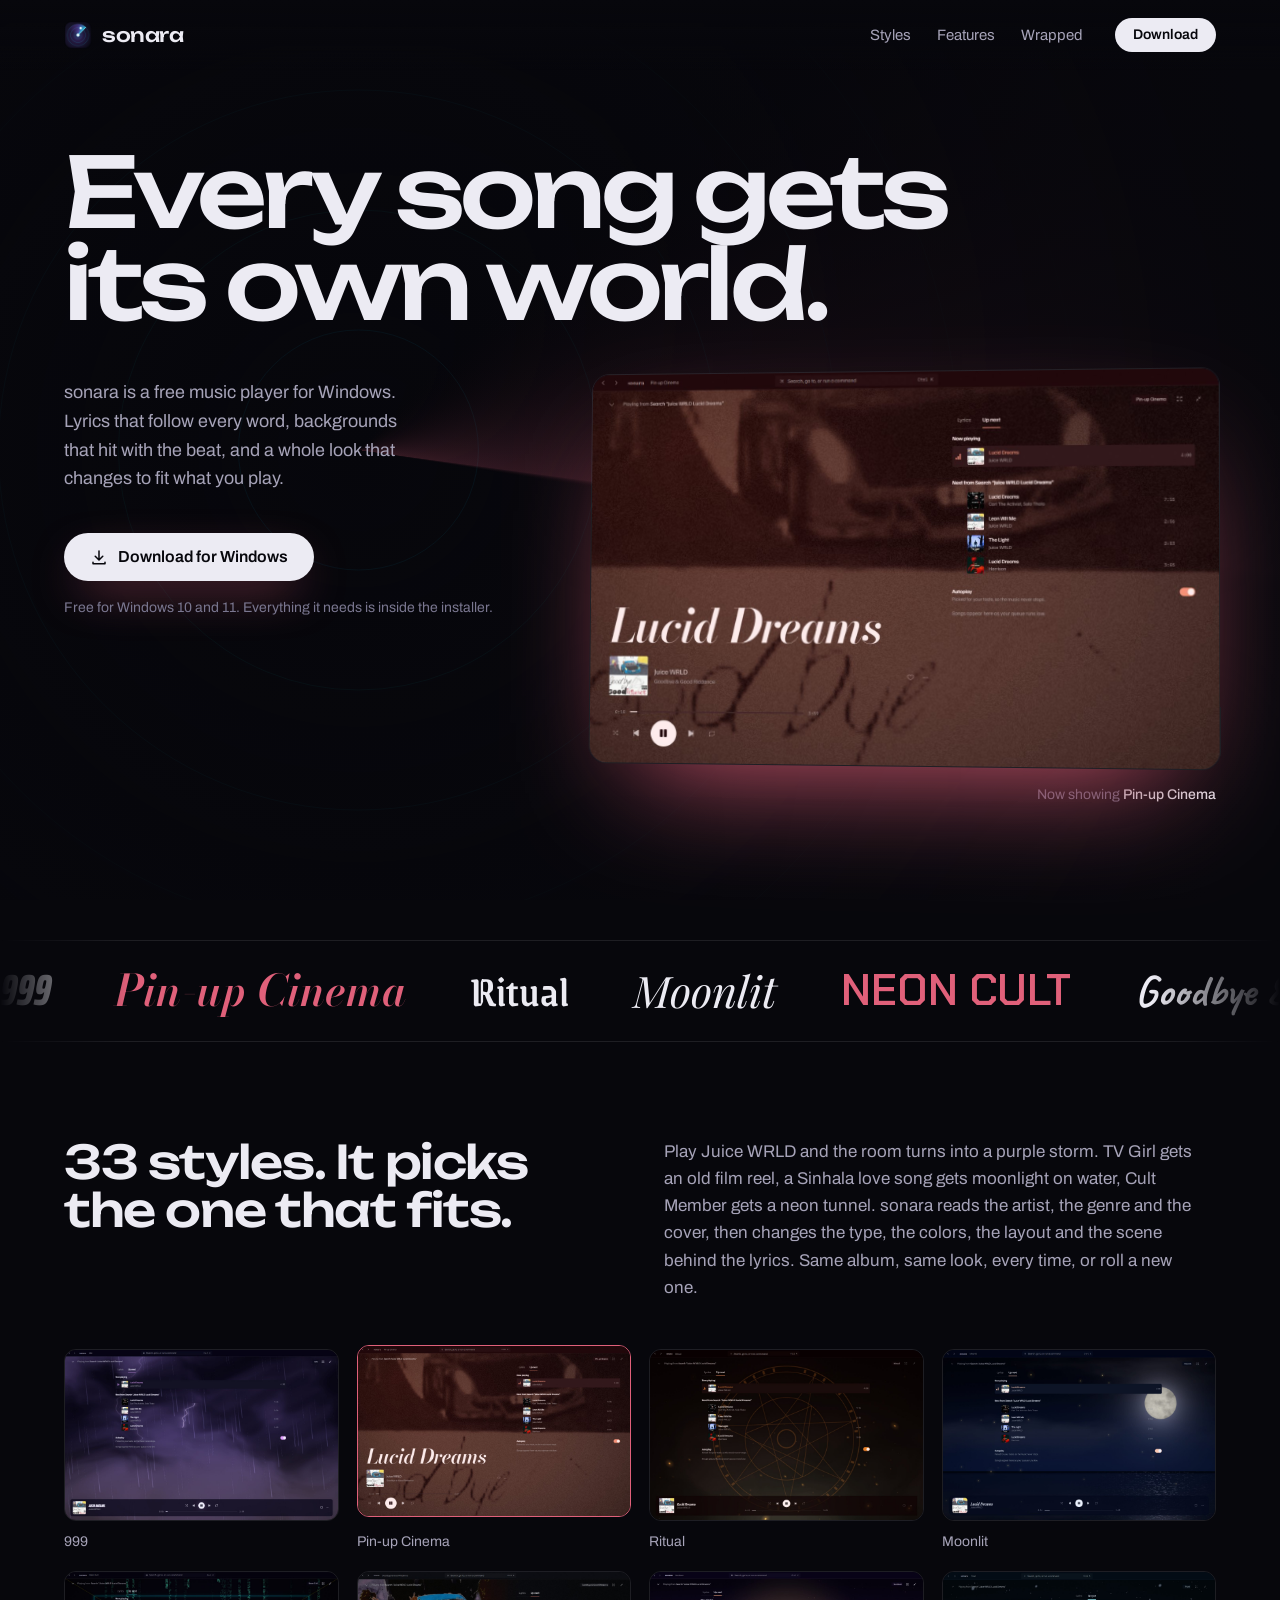
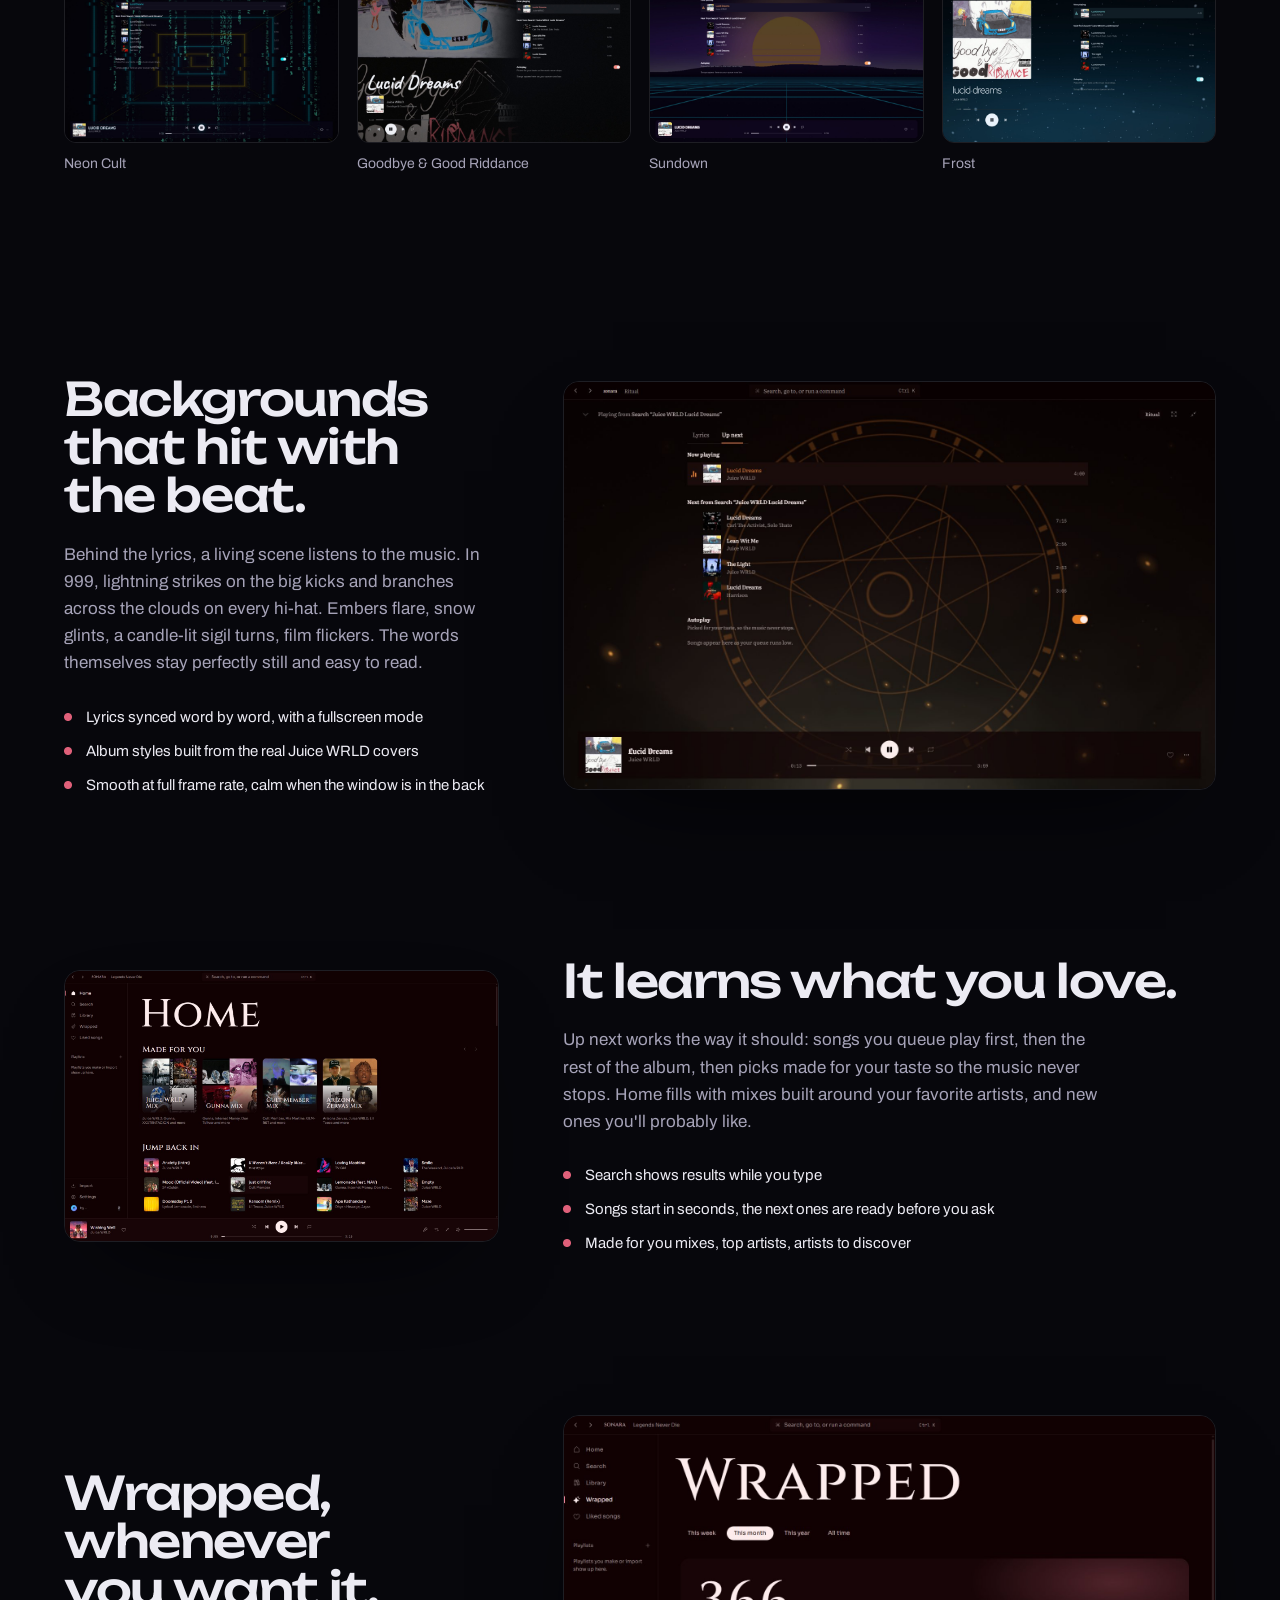
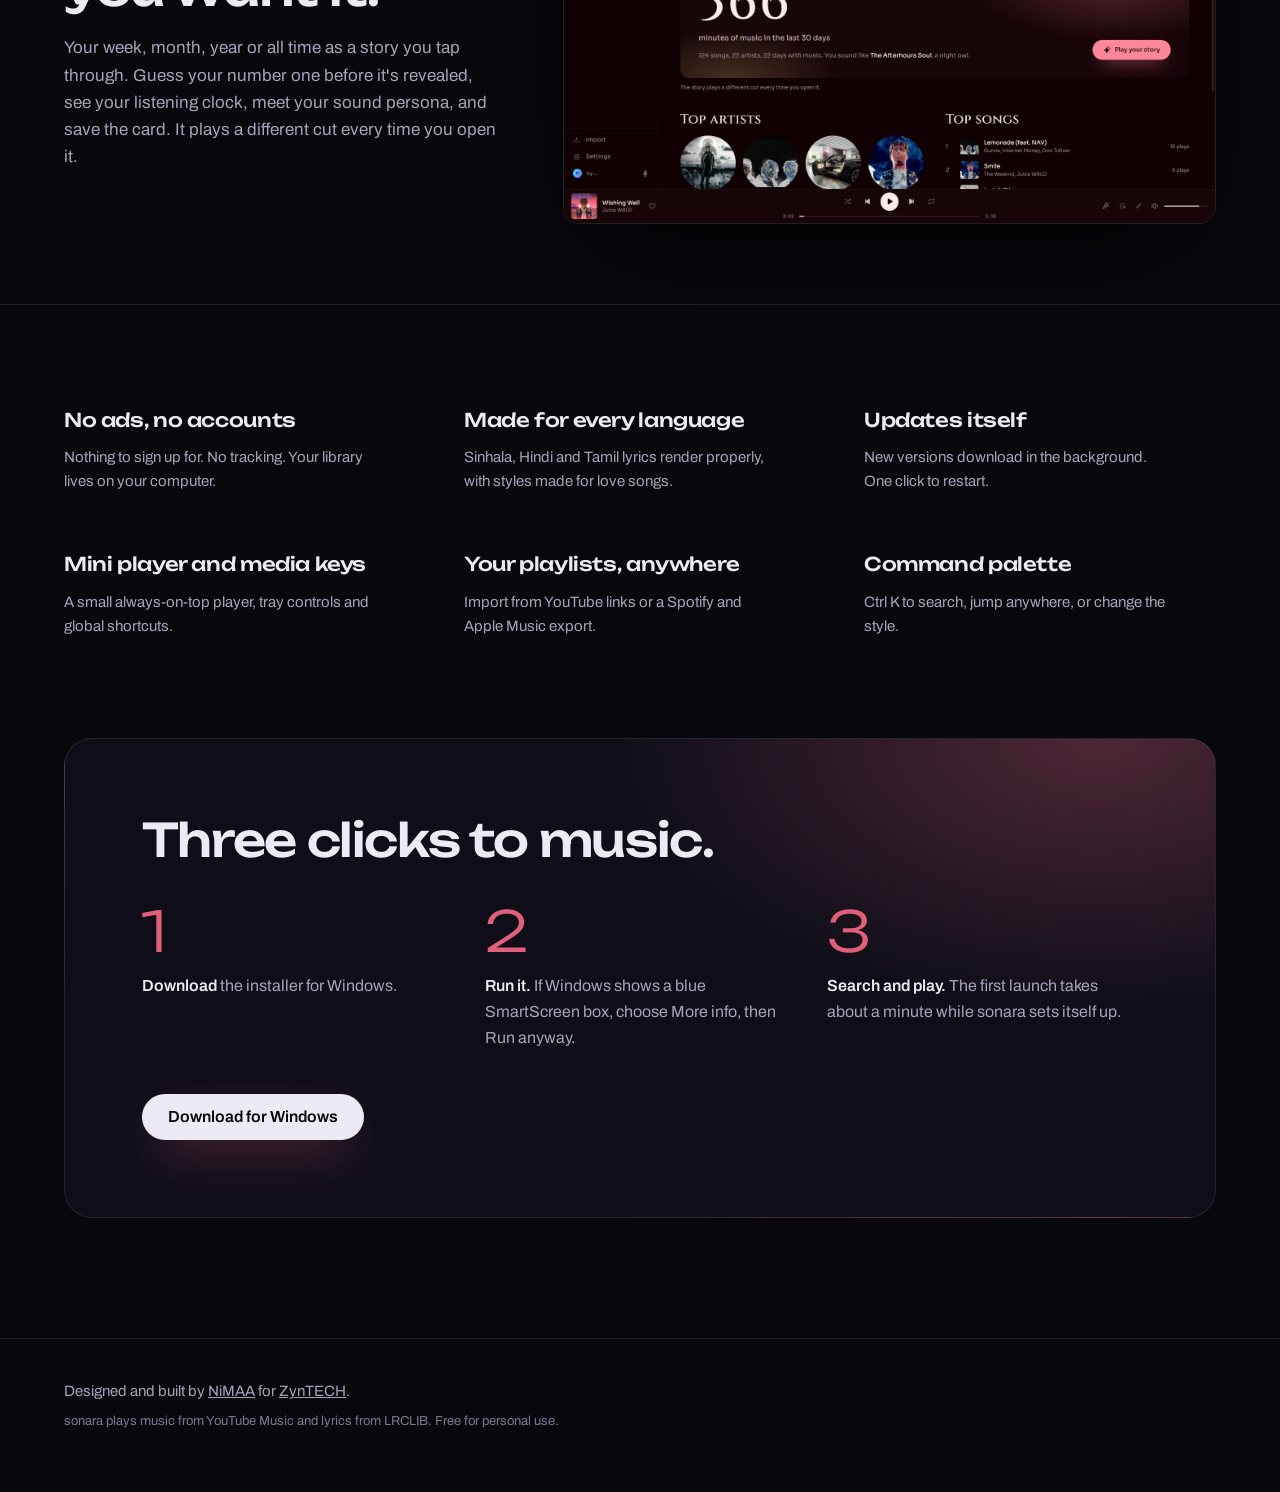
==== docs/index.html @ a39a7298 "Website and install notes" ====
<!doctype html>
<html lang="en">
  <head>
    <meta charset="utf-8" />
    <meta name="viewport" content="width=device-width, initial-scale=1" />
    <title>sonara: every song gets its own world</title>
    <meta
      name="description"
      content="A free music player for Windows. Word-synced lyrics, living backgrounds that hit with the beat, and a look that changes to fit whatever you play."
    />
    <meta property="og:title" content="sonara" />
    <meta property="og:description" content="Every song gets its own world. A free music player for Windows." />
    <meta property="og:image" content="assets/style-999.jpg" />
    <meta name="theme-color" content="#07070c" />
    <link rel="icon" href="icon.png" />
    <link rel="preconnect" href="https://fonts.googleapis.com" />
    <link rel="preconnect" href="https://fonts.gstatic.com" crossorigin />
    <link
      href="https://fonts.googleapis.com/css2?family=Unbounded:wght@300;500;700&family=Archivo:wdth,wght@75..125,400..600&display=swap"
      rel="stylesheet"
    />
    <link
      href="https://fonts.googleapis.com/css2?family=Saira:ital,wdth,wght@1,75,800&family=Bodoni+Moda:ital,wght@1,600&family=Grenze+Gotisch:wght@500&family=Playfair+Display:ital,wght@1,500&family=Chakra+Petch:wght@600&family=Caveat:wght@700&family=Tilt+Warp&family=Cinzel:wght@500&family=Silkscreen&family=Young+Serif&family=Cormorant+Garamond:ital,wght@1,500&family=Anybody:wdth,wght@140,300&family=Big+Shoulders+Display:wght@800&family=Instrument+Serif:ital@1&display=swap"
      rel="stylesheet"
    />
    <link rel="stylesheet" href="style.css" />
  </head>
  <body>
    <header class="nav">
      <a class="brand" href="#top" aria-label="sonara home">
        <img src="icon.png" alt="" width="28" height="28" />
        <span>sonara</span>
      </a>
      <nav aria-label="Sections">
        <a href="#styles">Styles</a>
        <a href="#features">Features</a>
        <a href="#wrapped">Wrapped</a>
      </nav>
      <a class="btn btn-small" href="download.html">Download</a>
    </header>

    <main id="top">
      <section class="hero">
        <canvas class="sonar" aria-hidden="true"></canvas>
        <h1>Every song gets<br />its own world.</h1>
        <div class="hero-copy">
          <p class="lead">
            sonara is a free music player for Windows. Lyrics that follow every word, backgrounds that
            hit with the beat, and a whole look that changes to fit what you play.
          </p>
          <div class="cta">
            <a class="btn" href="download.html">
              <svg width="18" height="18" viewBox="0 0 24 24" aria-hidden="true"><path fill="currentColor" d="M12 3a1 1 0 0 1 1 1v9.59l3.3-3.3a1 1 0 1 1 1.4 1.42l-5 5a1 1 0 0 1-1.4 0l-5-5a1 1 0 1 1 1.4-1.42l3.3 3.3V4a1 1 0 0 1 1-1Zm-8 15a1 1 0 0 1 1 1v1h14v-1a1 1 0 1 1 2 0v2a1 1 0 0 1-1 1H4a1 1 0 0 1-1-1v-2a1 1 0 0 1 1-1Z"/></svg>
              Download for Windows
            </a>
            <p class="meta" data-release>Free for Windows 10 and 11. Everything it needs is inside the installer.</p>
          </div>
        </div>
        <figure class="hero-shot">
          <div class="frame">
            <img data-slide src="assets/style-999.jpg" alt="sonara playing in the 999 style: a purple storm behind the music" />
            <img data-slide-next alt="" />
          </div>
          <figcaption>Now showing <strong data-style-name>999</strong></figcaption>
        </figure>
      </section>

      <section id="styles" class="styles" aria-label="Styles">
        <div class="marquee" aria-hidden="true">
          <div class="track">
            <span style="font-family: Saira; font-style: italic; font-weight: 800; font-stretch: 75%">999</span>
            <span style="font-family: 'Bodoni Moda'; font-style: italic; font-weight: 600">Pin-up Cinema</span>
            <span style="font-family: 'Grenze Gotisch'; font-weight: 500">Ritual</span>
            <span style="font-family: 'Playfair Display'; font-style: italic">Moonlit</span>
            <span style="font-family: 'Chakra Petch'; font-weight: 600; text-transform: uppercase">Neon Cult</span>
            <span style="font-family: Caveat; font-weight: 700">Goodbye &amp; Good Riddance</span>
            <span style="font-family: 'Tilt Warp'; text-transform: uppercase">Sundown</span>
            <span style="font-family: Cinzel">Legends Never Die</span>
            <span style="font-family: Silkscreen; text-transform: uppercase">Corrupt</span>
            <span style="font-family: 'Young Serif'">dusk tape</span>
            <span style="font-family: 'Cormorant Garamond'; font-style: italic">Velvet</span>
            <span style="font-family: Anybody; font-stretch: 140%; font-weight: 300">cosmos</span>
            <span style="font-family: 'Big Shoulders Display'; font-weight: 800; text-transform: uppercase">Neon Noir</span>
            <span style="font-family: 'Instrument Serif'; font-style: italic">Midnight Editorial</span>
          </div>
        </div>
        <div class="styles-copy">
          <h2>33 styles. It picks the one that fits.</h2>
          <p>
            Play Juice WRLD and the room turns into a purple storm. TV Girl gets an old film reel, a Sinhala love
            song gets moonlight on water, Cult Member gets a neon tunnel. sonara reads the artist, the genre and
            the cover, then changes the type, the colors, the layout and the scene behind the lyrics. Same album,
            same look, every time, or roll a new one.
          </p>
        </div>
        <div class="thumbs" role="list">
          <button role="listitem" data-pick="0"><img src="assets/style-999.jpg" alt="" loading="lazy" /><span>999</span></button>
          <button role="listitem" data-pick="1"><img src="assets/style-pinup.jpg" alt="" loading="lazy" /><span>Pin-up Cinema</span></button>
          <button role="listitem" data-pick="2"><img src="assets/style-ritual.jpg" alt="" loading="lazy" /><span>Ritual</span></button>
          <button role="listitem" data-pick="3"><img src="assets/style-moonlit.jpg" alt="" loading="lazy" /><span>Moonlit</span></button>
          <button role="listitem" data-pick="4"><img src="assets/style-neon-cult.jpg" alt="" loading="lazy" /><span>Neon Cult</span></button>
          <button role="listitem" data-pick="5"><img src="assets/style-gbgr.jpg" alt="" loading="lazy" /><span>Goodbye &amp; Good Riddance</span></button>
          <button role="listitem" data-pick="6"><img src="assets/style-sundown.jpg" alt="" loading="lazy" /><span>Sundown</span></button>
          <button role="listitem" data-pick="7"><img src="assets/style-frost.jpg" alt="" loading="lazy" /><span>Frost</span></button>
        </div>
      </section>

      <section id="features" class="feature">
        <div class="feature-copy">
          <h2>Backgrounds that hit with the beat.</h2>
          <p>
            Behind the lyrics, a living scene listens to the music. In 999, lightning strikes on the big kicks and
            branches across the clouds on every hi-hat. Embers flare, snow glints, a candle-lit sigil turns, film
            flickers. The words themselves stay perfectly still and easy to read.
          </p>
          <ul class="ticks">
            <li>Lyrics synced word by word, with a fullscreen mode</li>
            <li>Album styles built from the real Juice WRLD covers</li>
            <li>Smooth at full frame rate, calm when the window is in the back</li>
          </ul>
        </div>
        <img class="shot" src="assets/style-ritual.jpg" alt="The Ritual style: a turning sigil, fog and candlelight" loading="lazy" />
      </section>

      <section class="feature flip">
        <div class="feature-copy">
          <h2>It learns what you love.</h2>
          <p>
            Up next works the way it should: songs you queue play first, then the rest of the album, then picks
            made for your taste so the music never stops. Home fills with mixes built around your favorite
            artists, and new ones you'll probably like.
          </p>
          <ul class="ticks">
            <li>Search shows results while you type</li>
            <li>Songs start in seconds, the next ones are ready before you ask</li>
            <li>Made for you mixes, top artists, artists to discover</li>
          </ul>
        </div>
        <img class="shot" src="assets/home.jpg" alt="sonara Home with mixes made for your taste" loading="lazy" />
      </section>

      <section id="wrapped" class="feature">
        <div class="feature-copy">
          <h2>Wrapped, whenever you want it.</h2>
          <p>
            Your week, month, year or all time as a story you tap through. Guess your number one before it's
            revealed, see your listening clock, meet your sound persona, and save the card. It plays a different
            cut every time you open it.
          </p>
        </div>
        <img class="shot" src="assets/wrapped.jpg" alt="sonara Wrapped with minutes listened and your sound persona" loading="lazy" />
      </section>

      <section class="grid-list" aria-label="More">
        <div><h3>No ads, no accounts</h3><p>Nothing to sign up for. No tracking. Your library lives on your computer.</p></div>
        <div><h3>Made for every language</h3><p>Sinhala, Hindi and Tamil lyrics render properly, with styles made for love songs.</p></div>
        <div><h3>Updates itself</h3><p>New versions download in the background. One click to restart.</p></div>
        <div><h3>Mini player and media keys</h3><p>A small always-on-top player, tray controls and global shortcuts.</p></div>
        <div><h3>Your playlists, anywhere</h3><p>Import from YouTube links or a Spotify and Apple Music export.</p></div>
        <div><h3>Command palette</h3><p>Ctrl K to search, jump anywhere, or change the style.</p></div>
      </section>

      <section class="install" aria-labelledby="install-title">
        <h2 id="install-title">Three clicks to music.</h2>
        <ol>
          <li><strong>Download</strong> the installer for Windows.</li>
          <li><strong>Run it.</strong> If Windows shows a blue SmartScreen box, choose More info, then Run anyway.</li>
          <li><strong>Search and play.</strong> The first launch takes about a minute while sonara sets itself up.</li>
        </ol>
        <a class="btn" href="download.html">Download for Windows</a>
      </section>
    </main>

    <footer class="foot">
      <p>
        Designed and built by <a href="https://github.com/FlinnZee">NiMAA</a> for
        <a href="https://flinnzee.github.io/Zyntech/">ZynTECH</a>.
      </p>
      <p class="fine">sonara plays music from YouTube Music and lyrics from LRCLIB. Free for personal use.</p>
    </footer>
    <script src="site.js" defer></script>
  </body>
</html>
---- docs/style.css ----
@property --accent {
  syntax: '<color>';
  inherits: true;
  initial-value: #8b5cf6;
}

:root {
  --bg: #07070c;
  --surface: #0f0e18;
  --line: rgb(236 235 243 / 0.1);
  --fg: #ecebf3;
  --fg-2: #a6a3b8;
  --fg-3: #7a7790;
  --cyan: #22e1ff;
  --accent: #8b5cf6;
  --display: 'Unbounded', system-ui, sans-serif;
  --body: 'Archivo', system-ui, sans-serif;
  --gutter: clamp(20px, 5vw, 72px);
  color-scheme: dark;
  transition: --accent 1.2s ease;
}

* {
  box-sizing: border-box;
}
html {
  scroll-behavior: smooth;
}
body {
  margin: 0;
  background: var(--bg);
  color: var(--fg);
  font: 17px/1.6 var(--body);
  -webkit-font-smoothing: antialiased;
  overflow-x: hidden;
}
img {
  max-width: 100%;
  display: block;
}
a {
  color: inherit;
}
h1,
h2,
h3 {
  font-family: var(--display);
  font-weight: 500;
  letter-spacing: -0.03em;
  margin: 0;
}
:focus-visible {
  outline: 2px solid var(--cyan);
  outline-offset: 3px;
  border-radius: 6px;
}

/* ---------------------------------------------------------------- nav */
.nav {
  position: fixed;
  inset: 0 0 auto;
  z-index: 10;
  display: flex;
  align-items: center;
  gap: 32px;
  padding: 18px var(--gutter);
  background: linear-gradient(var(--bg), color-mix(in oklch, var(--bg) 70%, transparent) 70%, transparent);
}
.brand {
  display: flex;
  align-items: center;
  gap: 10px;
  text-decoration: none;
  font: 500 19px/1 var(--display);
  letter-spacing: -0.02em;
}
.nav nav {
  display: flex;
  gap: 26px;
  margin-left: auto;
}
.nav nav a {
  color: var(--fg-2);
  text-decoration: none;
  font-size: 15px;
}
.nav nav a:hover {
  color: var(--fg);
}

.btn {
  display: inline-flex;
  align-items: center;
  gap: 10px;
  padding: 15px 26px;
  border-radius: 999px;
  background: var(--fg);
  color: var(--bg);
  font: 600 16px/1 var(--body);
  text-decoration: none;
  box-shadow: 0 18px 50px -18px var(--accent);
  transition:
    transform 0.2s ease,
    box-shadow 0.4s ease;
}
.btn:hover {
  transform: translateY(-2px);
  box-shadow: 0 24px 60px -16px var(--accent);
}
.btn-small {
  padding: 10px 18px;
  font-size: 14px;
}

/* ---------------------------------------------------------------- hero */
.hero {
  position: relative;
  min-height: 100svh;
  display: grid;
  grid-template-columns: minmax(0, 0.85fr) minmax(0, 1.15fr);
  align-content: center;
  align-items: start;
  gap: 40px clamp(32px, 4vw, 72px);
  padding: 116px var(--gutter) 64px;
  isolation: isolate;
}
.sonar {
  position: absolute;
  inset: 0;
  width: 100%;
  height: 100%;
  z-index: -1;
}
.hero h1 {
  grid-column: 1 / -1;
  font-size: clamp(42px, 7.6vw, 120px);
  line-height: 0.95;
  letter-spacing: -0.05em;
  font-weight: 500;
}
.lead {
  margin: 8px 0 0;
  max-width: 34ch;
  font-size: clamp(17px, 1.4vw, 20px);
  color: var(--fg-2);
}
.cta {
  margin-top: 40px;
}
.meta {
  margin: 16px 0 0;
  font-size: 14px;
  color: var(--fg-3);
}
.hero-shot {
  margin: 0;
}
.frame {
  position: relative;
  aspect-ratio: 16 / 10;
  border-radius: 18px;
  overflow: hidden;
  border: 1px solid var(--line);
  box-shadow:
    0 50px 120px -50px var(--accent),
    0 30px 80px -40px black;
  transition: box-shadow 1.2s ease;
  transform: perspective(1800px) rotateY(-6deg) rotateX(2deg);
}
.frame img {
  position: absolute;
  inset: 0;
  width: 100%;
  height: 100%;
  object-fit: cover;
  transition: opacity 0.9s ease;
}
[data-slide-next] {
  opacity: 0;
}
.hero-shot figcaption {
  margin-top: 18px;
  font-size: 14px;
  color: var(--fg-3);
  text-align: right;
}
.hero-shot figcaption strong {
  color: var(--fg);
  font-weight: 500;
}

/* ---------------------------------------------------------------- styles */
.styles {
  padding: 40px 0 120px;
}
.marquee {
  overflow: hidden;
  border-block: 1px solid var(--line);
  padding: 26px 0;
  mask-image: linear-gradient(90deg, transparent, black 10%, black 90%, transparent);
}
.track {
  display: flex;
  gap: 64px;
  width: max-content;
  animation: marquee 60s linear infinite;
  font-size: clamp(30px, 3.4vw, 52px);
  line-height: 1.1;
  white-space: nowrap;
  color: var(--fg);
}
.track span:nth-child(3n + 2) {
  color: var(--accent);
  transition: color 1.2s ease;
}
@keyframes marquee {
  to {
    transform: translateX(-50%);
  }
}
.styles-copy {
  padding: 96px var(--gutter) 48px;
  display: grid;
  grid-template-columns: minmax(0, 1fr) minmax(0, 1fr);
  gap: 48px;
  align-items: start;
}
.styles-copy h2,
.feature h2,
.install h2 {
  font-size: clamp(32px, 3.6vw, 58px);
  line-height: 1.04;
  text-wrap: balance;
}
.styles-copy p,
.feature-copy p {
  margin: 0;
  color: var(--fg-2);
  max-width: 54ch;
}
.thumbs {
  display: grid;
  grid-template-columns: repeat(4, minmax(0, 1fr));
  gap: 18px;
  padding: 0 var(--gutter);
}
.thumbs button {
  all: unset;
  cursor: pointer;
  display: block;
}
.thumbs img {
  aspect-ratio: 16 / 10;
  object-fit: cover;
  border-radius: 12px;
  border: 1px solid var(--line);
  transition:
    transform 0.25s ease,
    border-color 0.25s ease;
}
.thumbs button:hover img,
.thumbs button[aria-current='true'] img {
  transform: translateY(-4px);
  border-color: var(--accent);
}
.thumbs span {
  display: block;
  margin-top: 10px;
  font-size: 14px;
  color: var(--fg-2);
}

/* ---------------------------------------------------------------- features */
.feature {
  display: grid;
  grid-template-columns: minmax(0, 0.8fr) minmax(0, 1.2fr);
  gap: clamp(32px, 5vw, 96px);
  align-items: center;
  padding: 80px var(--gutter);
}
.feature.flip .feature-copy {
  order: 2;
}
.feature-copy p {
  margin-top: 22px;
}
.shot {
  border-radius: 16px;
  border: 1px solid var(--line);
  box-shadow: 0 40px 100px -50px black;
}
.ticks {
  list-style: none;
  margin: 28px 0 0;
  padding: 0;
  display: grid;
  gap: 10px;
  color: var(--fg);
  font-size: 15px;
}
.ticks li {
  padding-left: 22px;
  background: radial-gradient(circle at 4px 0.8em, var(--accent) 3.5px, transparent 4.5px) no-repeat;
}

.grid-list {
  display: grid;
  grid-template-columns: repeat(3, minmax(0, 1fr));
  gap: 56px 48px;
  padding: 100px var(--gutter);
  border-top: 1px solid var(--line);
}
.grid-list h3 {
  font-size: 19px;
  letter-spacing: -0.02em;
}
.grid-list p {
  margin: 10px 0 0;
  color: var(--fg-2);
  font-size: 15px;
  max-width: 34ch;
}

/* ---------------------------------------------------------------- install */
.install {
  margin: 0 var(--gutter) 120px;
  padding: clamp(40px, 6vw, 88px);
  border-radius: 28px;
  background:
    radial-gradient(60% 80% at 90% 0%, color-mix(in oklch, var(--accent) 30%, transparent), transparent 70%),
    var(--surface);
  border: 1px solid var(--line);
  transition: background 1.2s ease;
}
.install ol {
  list-style: none;
  counter-reset: step;
  margin: 40px 0 44px;
  padding: 0;
  display: grid;
  grid-template-columns: repeat(3, minmax(0, 1fr));
  gap: 32px;
}
.install li {
  counter-increment: step;
  color: var(--fg-2);
  font-size: 16px;
}
.install li::before {
  content: counter(step);
  display: block;
  font: 300 56px/1 var(--display);
  color: var(--accent);
  margin-bottom: 14px;
  transition: color 1.2s ease;
}
.install strong {
  color: var(--fg);
  font-weight: 600;
}

.foot {
  padding: 40px var(--gutter) 60px;
  border-top: 1px solid var(--line);
  color: var(--fg-2);
  font-size: 15px;
}
.foot p {
  margin: 0;
}
.foot .fine {
  margin-top: 8px;
  font-size: 13px;
  color: var(--fg-3);
}

/* ---------------------------------------------------------------- download page */
.dl {
  min-height: 100svh;
  display: grid;
  place-items: center;
  text-align: center;
  padding: 120px var(--gutter) 60px;
  position: relative;
  isolation: isolate;
}
.dl h1 {
  font-size: clamp(36px, 5vw, 72px);
  line-height: 1.02;
  letter-spacing: -0.04em;
}
.dl p {
  color: var(--fg-2);
  margin: 18px auto 0;
  max-width: 46ch;
}
.pulse {
  width: 120px;
  height: 120px;
  margin: 0 auto 40px;
  position: relative;
}
.pulse img {
  position: relative;
  z-index: 1;
  width: 120px;
  height: 120px;
}
.pulse::before,
.pulse::after {
  content: '';
  position: absolute;
  inset: 0;
  border-radius: 50%;
  border: 2px solid var(--cyan);
  animation: ping 2.4s ease-out infinite;
}
.pulse::after {
  animation-delay: 1.2s;
}
@keyframes ping {
  from {
    transform: scale(0.8);
    opacity: 0.8;
  }
  to {
    transform: scale(2.4);
    opacity: 0;
  }
}
.dl .steps {
  margin: 48px auto 0;
  max-width: 760px;
  display: grid;
  grid-template-columns: repeat(3, minmax(0, 1fr));
  gap: 24px;
  text-align: left;
  font-size: 15px;
  color: var(--fg-2);
}
.dl .steps strong {
  display: block;
  color: var(--fg);
  font-weight: 600;
  margin-bottom: 4px;
}
.dl .again {
  margin-top: 28px;
  font-size: 14px;
  color: var(--fg-3);
}

/* ---------------------------------------------------------------- small screens */
@media (max-width: 900px) {
  .nav nav {
    display: none;
  }
  .nav .btn-small {
    margin-left: auto;
  }
  .hero,
  .feature,
  .styles-copy {
    grid-template-columns: 1fr;
  }
  .hero {
    padding-top: 110px;
  }
  .hero h1 br {
    display: none;
  }
  .frame {
    transform: none;
  }
  .feature.flip .feature-copy {
    order: 0;
  }
  .thumbs,
  .grid-list {
    grid-template-columns: repeat(2, minmax(0, 1fr));
  }
  .install ol,
  .dl .steps {
    grid-template-columns: 1fr;
  }
}
@media (prefers-reduced-motion: reduce) {
  .track,
  .pulse::before,
  .pulse::after {
    animation: none;
  }
  html {
    scroll-behavior: auto;
  }
}
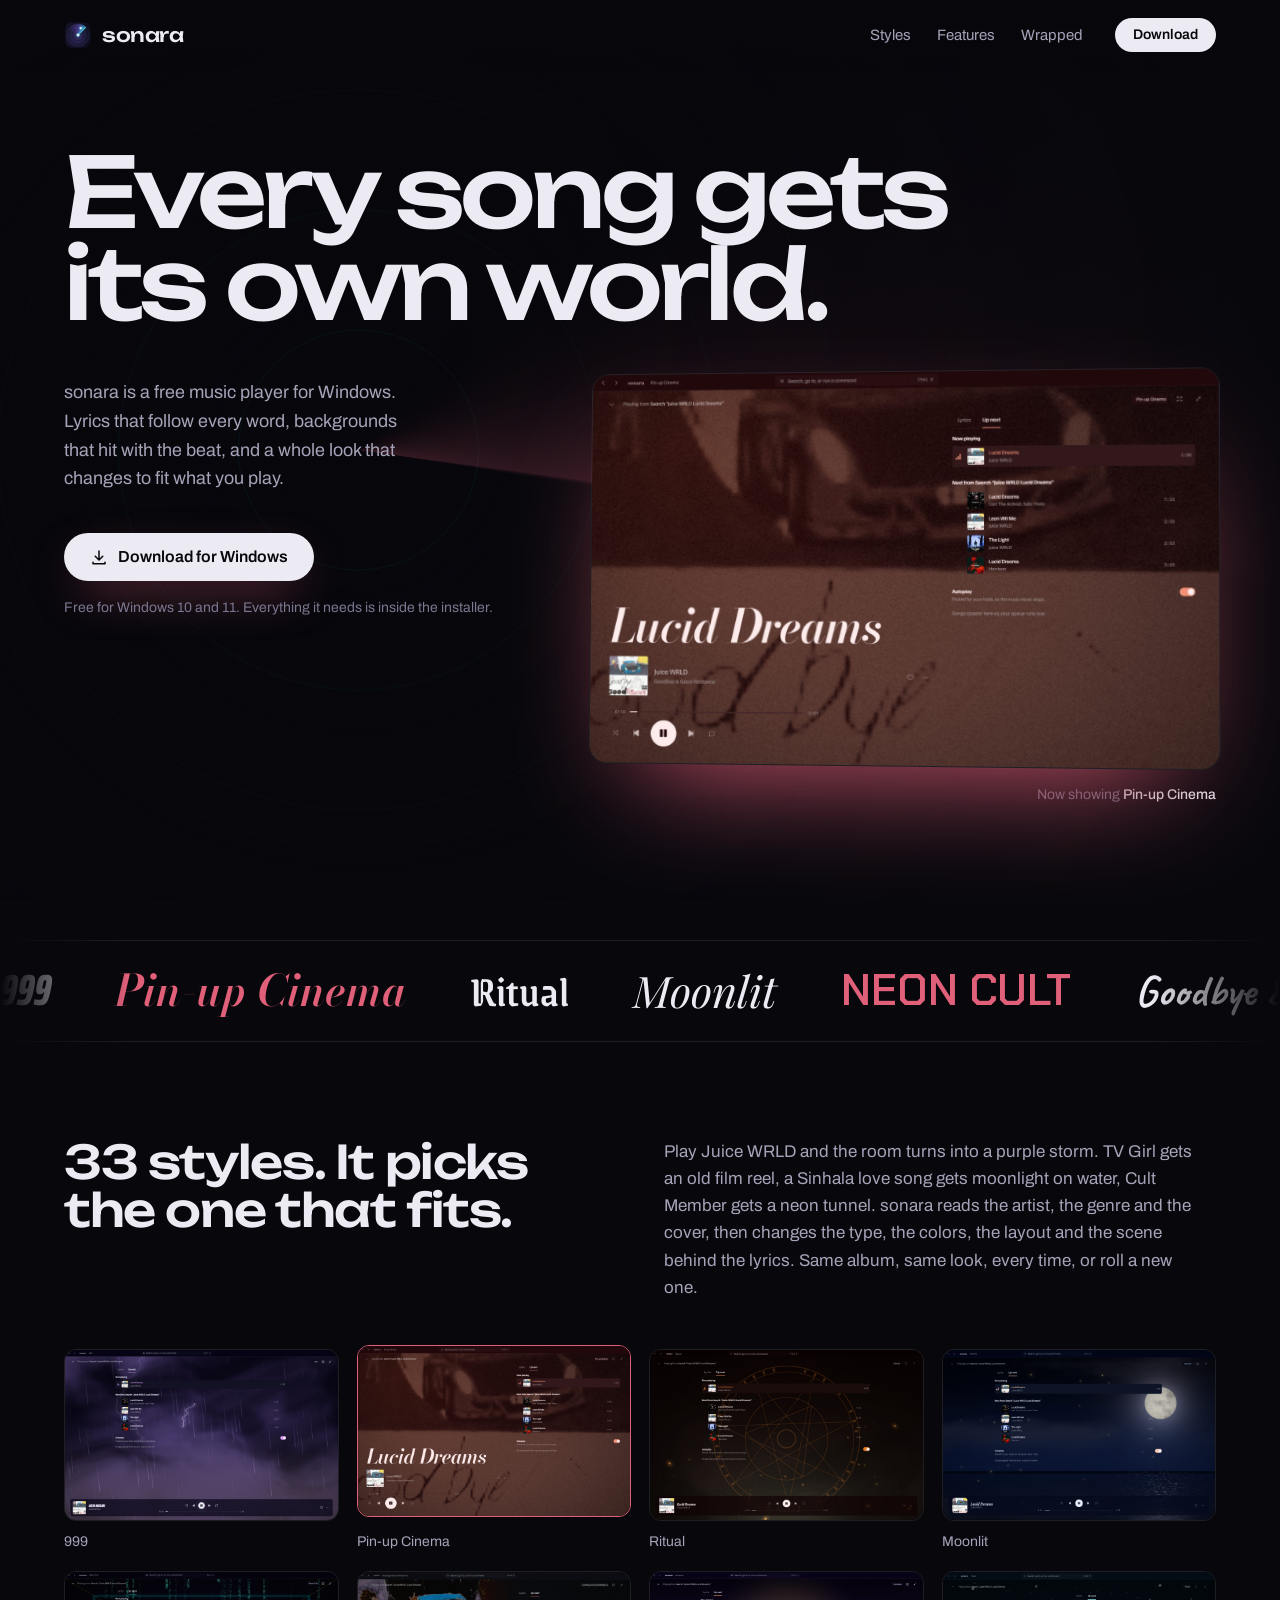
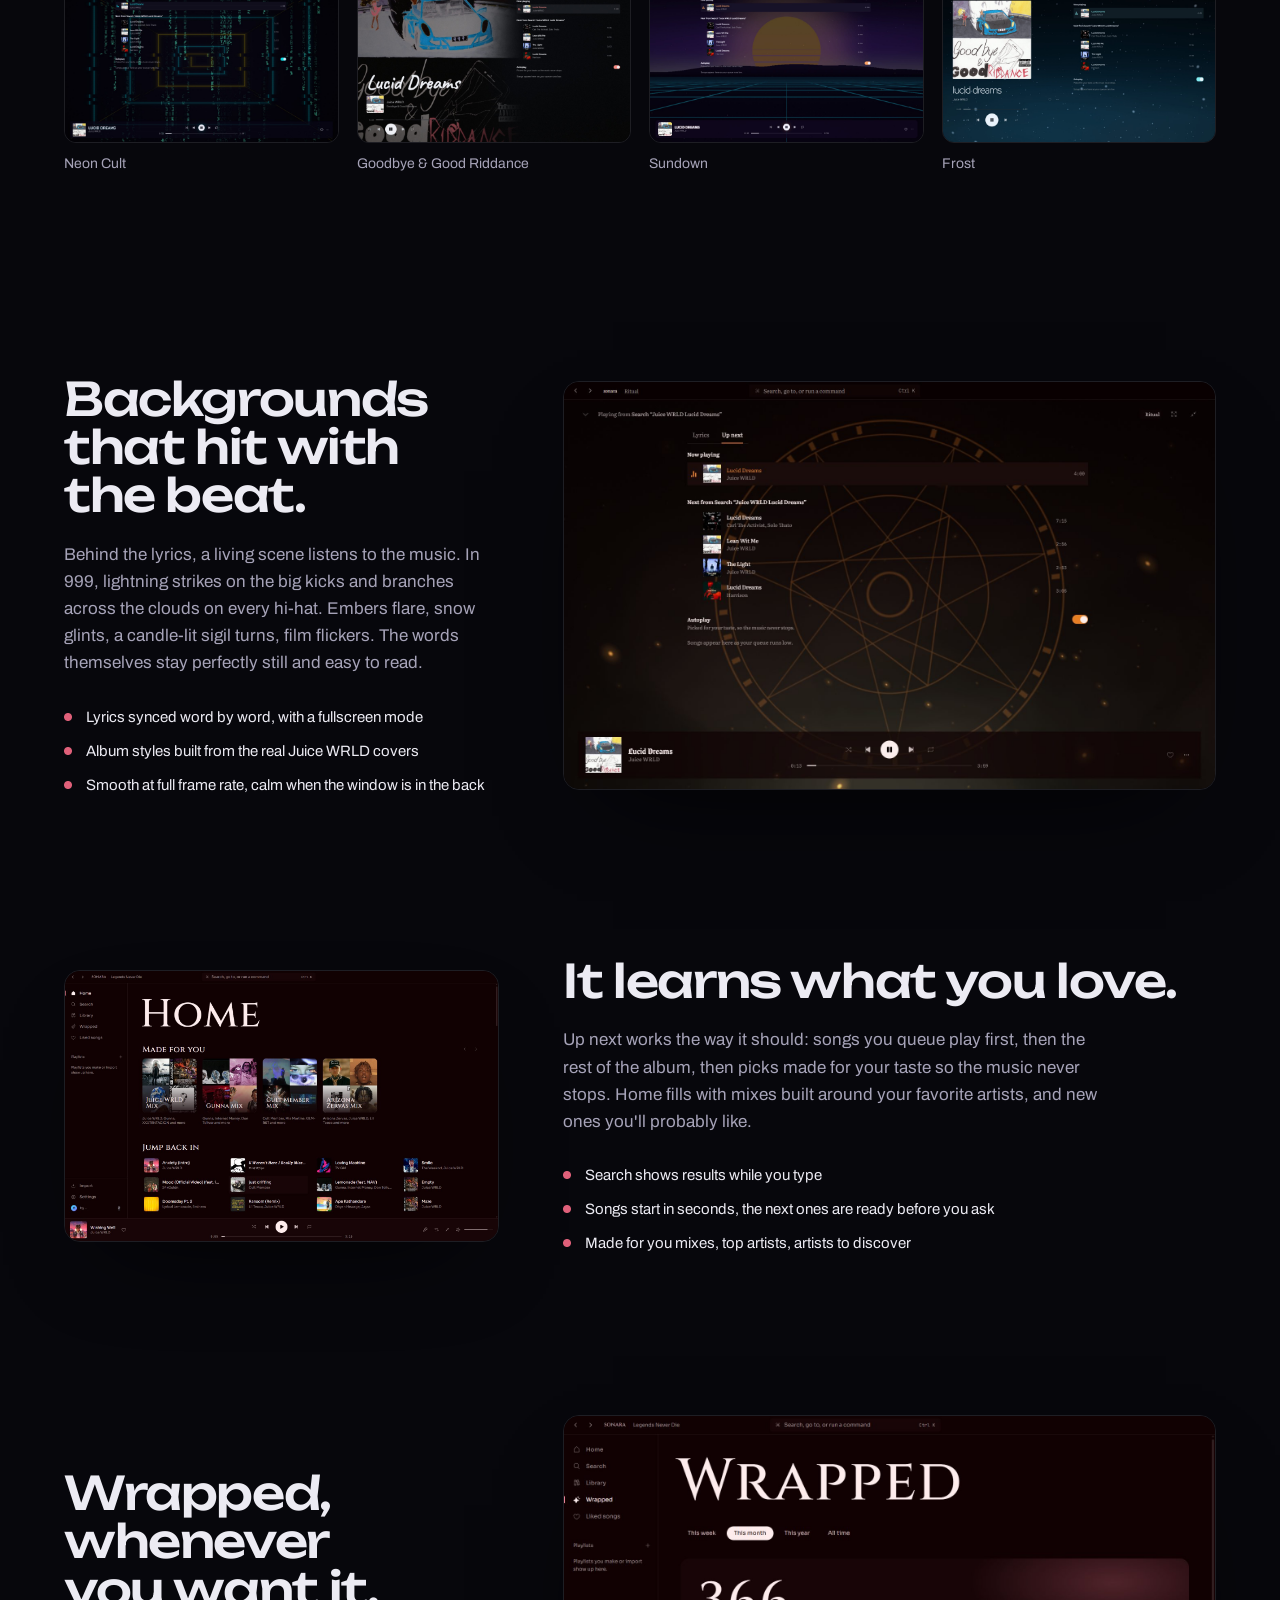
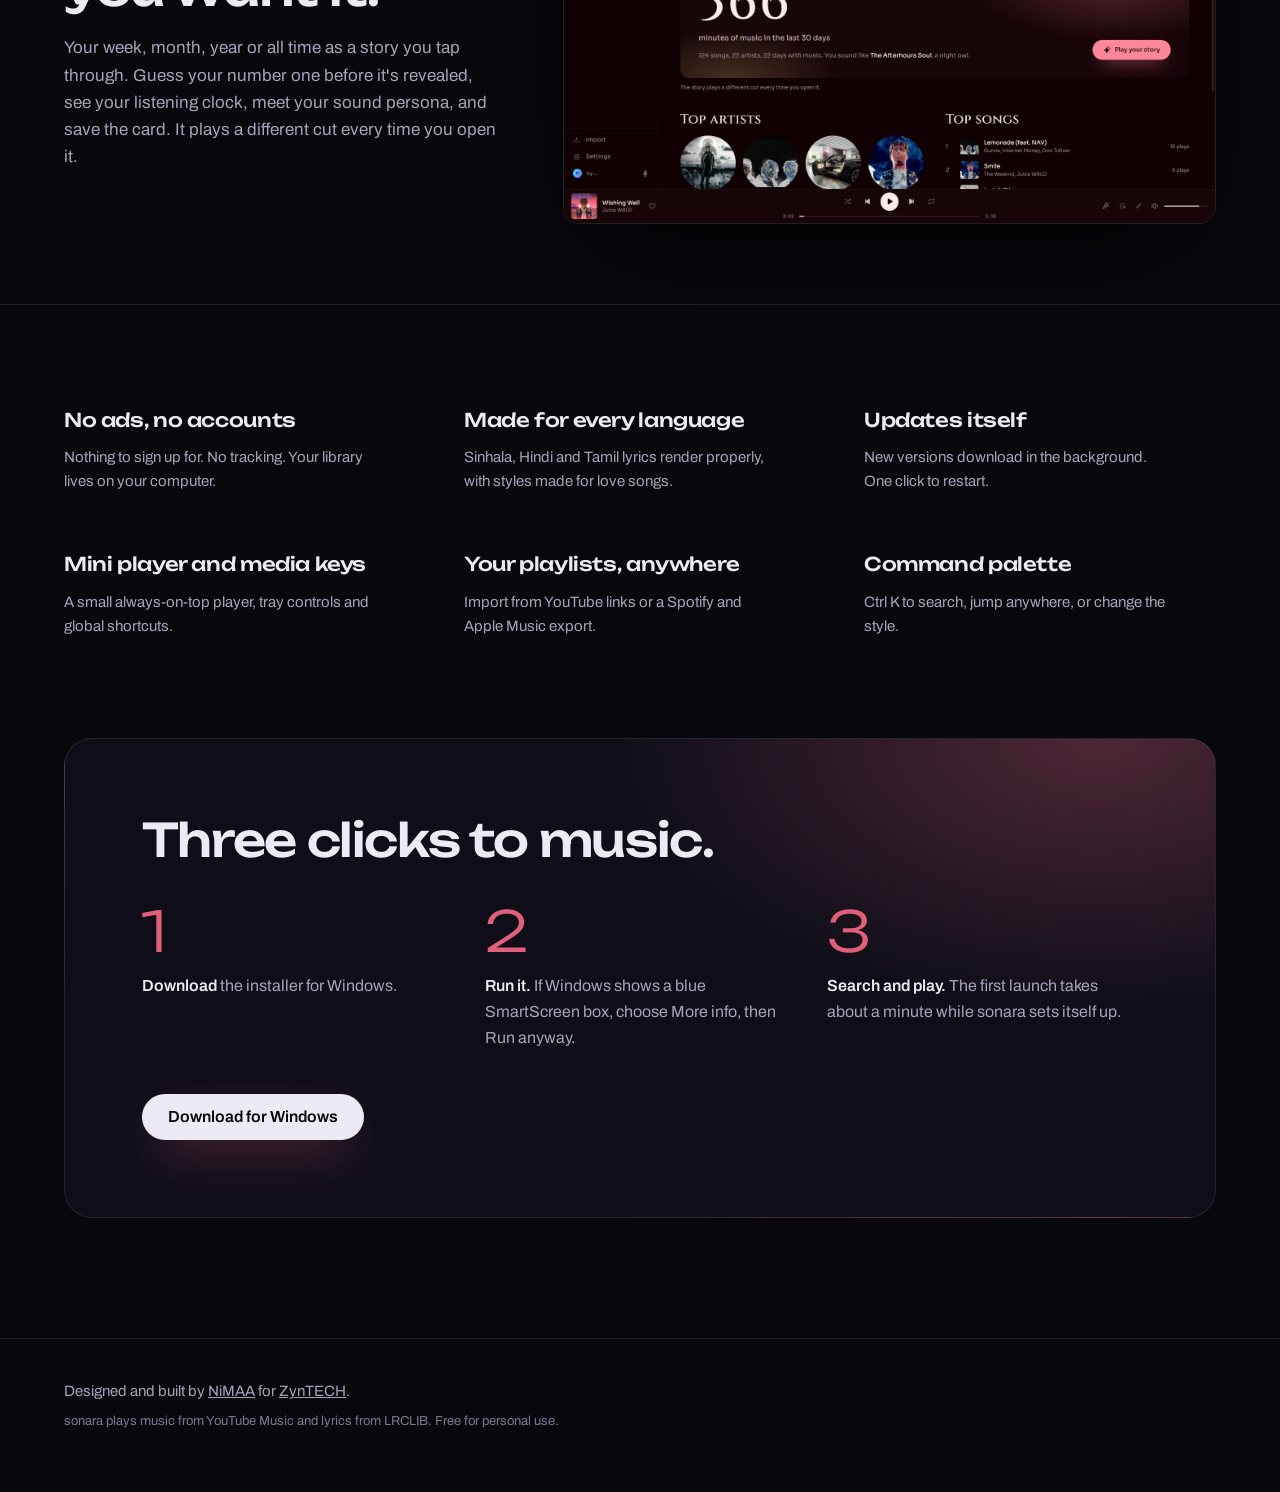
==== commit a3e4e2a5: "Website: headline spacing on phones" ====
--- a/docs/index.html
+++ b/docs/index.html
@@ -42,7 +42,7 @@
     <main id="top">
       <section class="hero">
         <canvas class="sonar" aria-hidden="true"></canvas>
-        <h1>Every song gets<br />its own world.</h1>
+        <h1>Every song gets <br />its own world.</h1>
         <div class="hero-copy">
           <p class="lead">
             sonara is a free music player for Windows. Lyrics that follow every word, backgrounds that
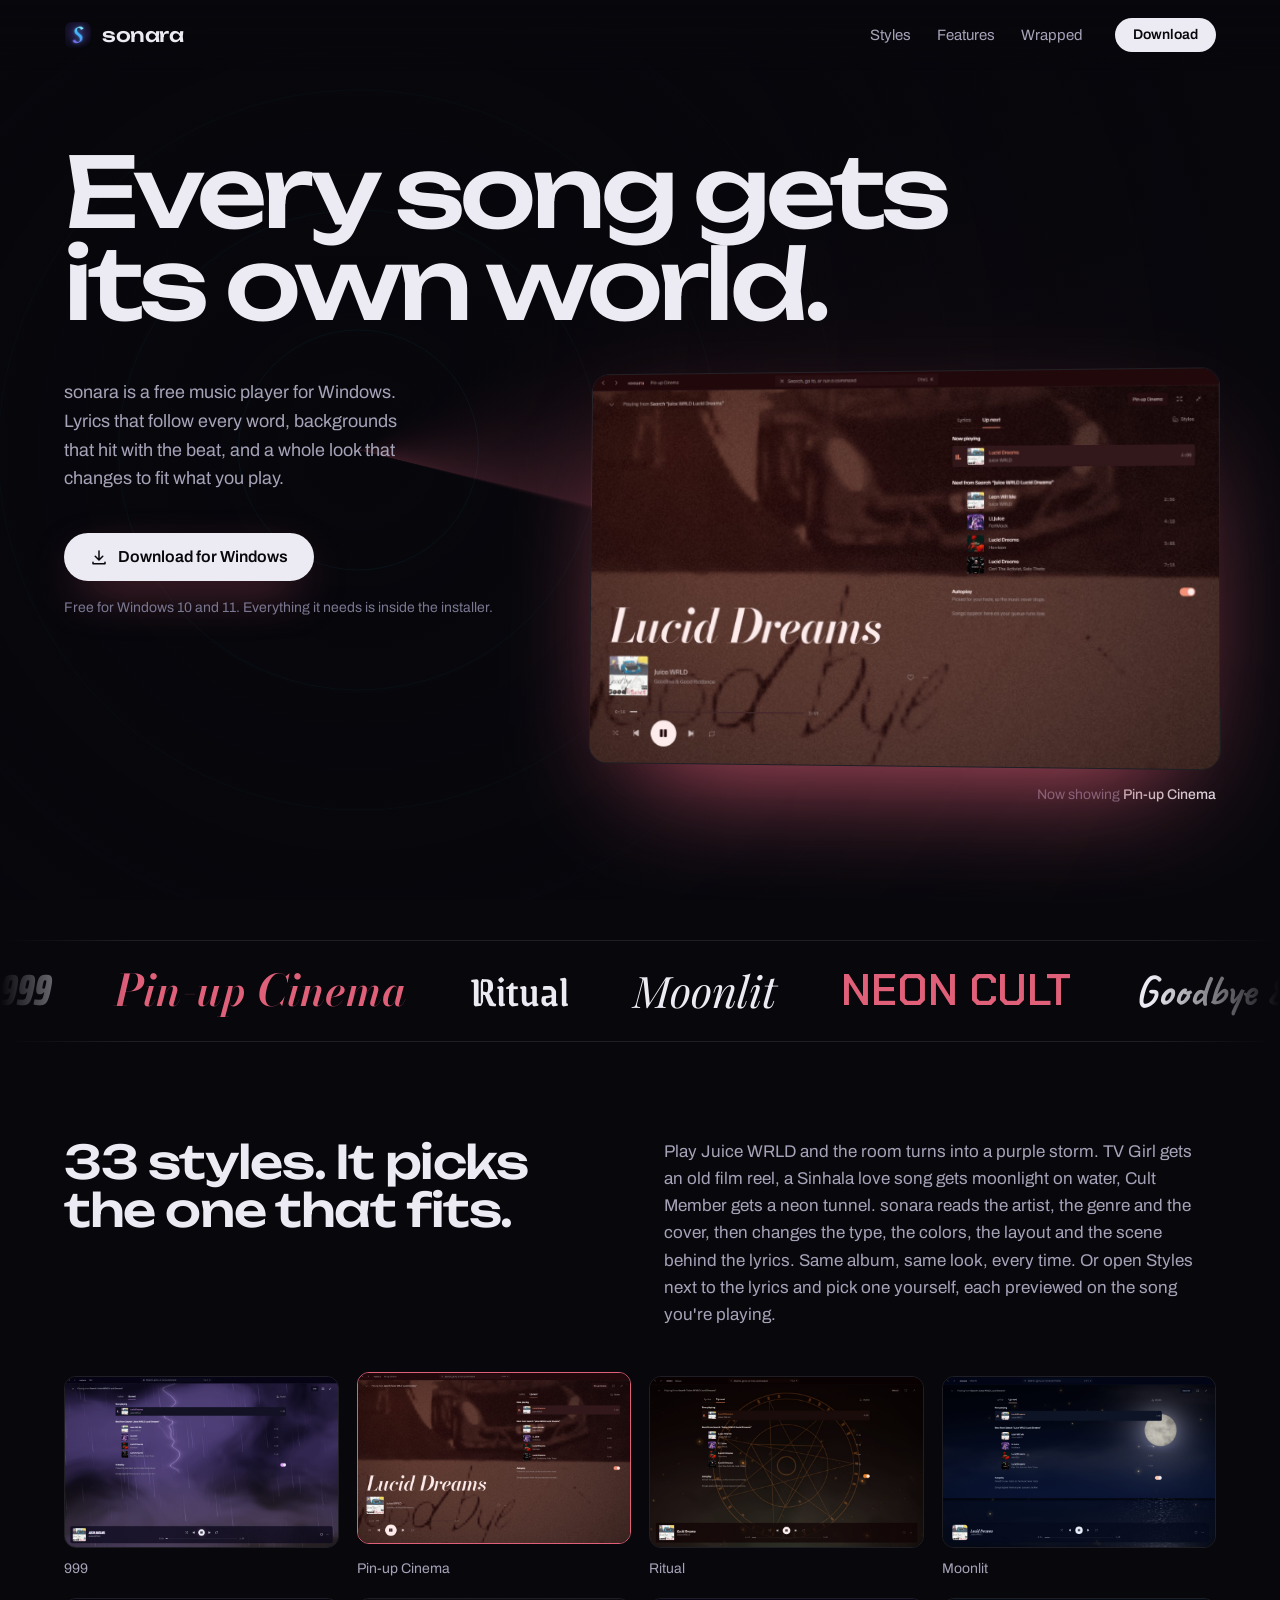
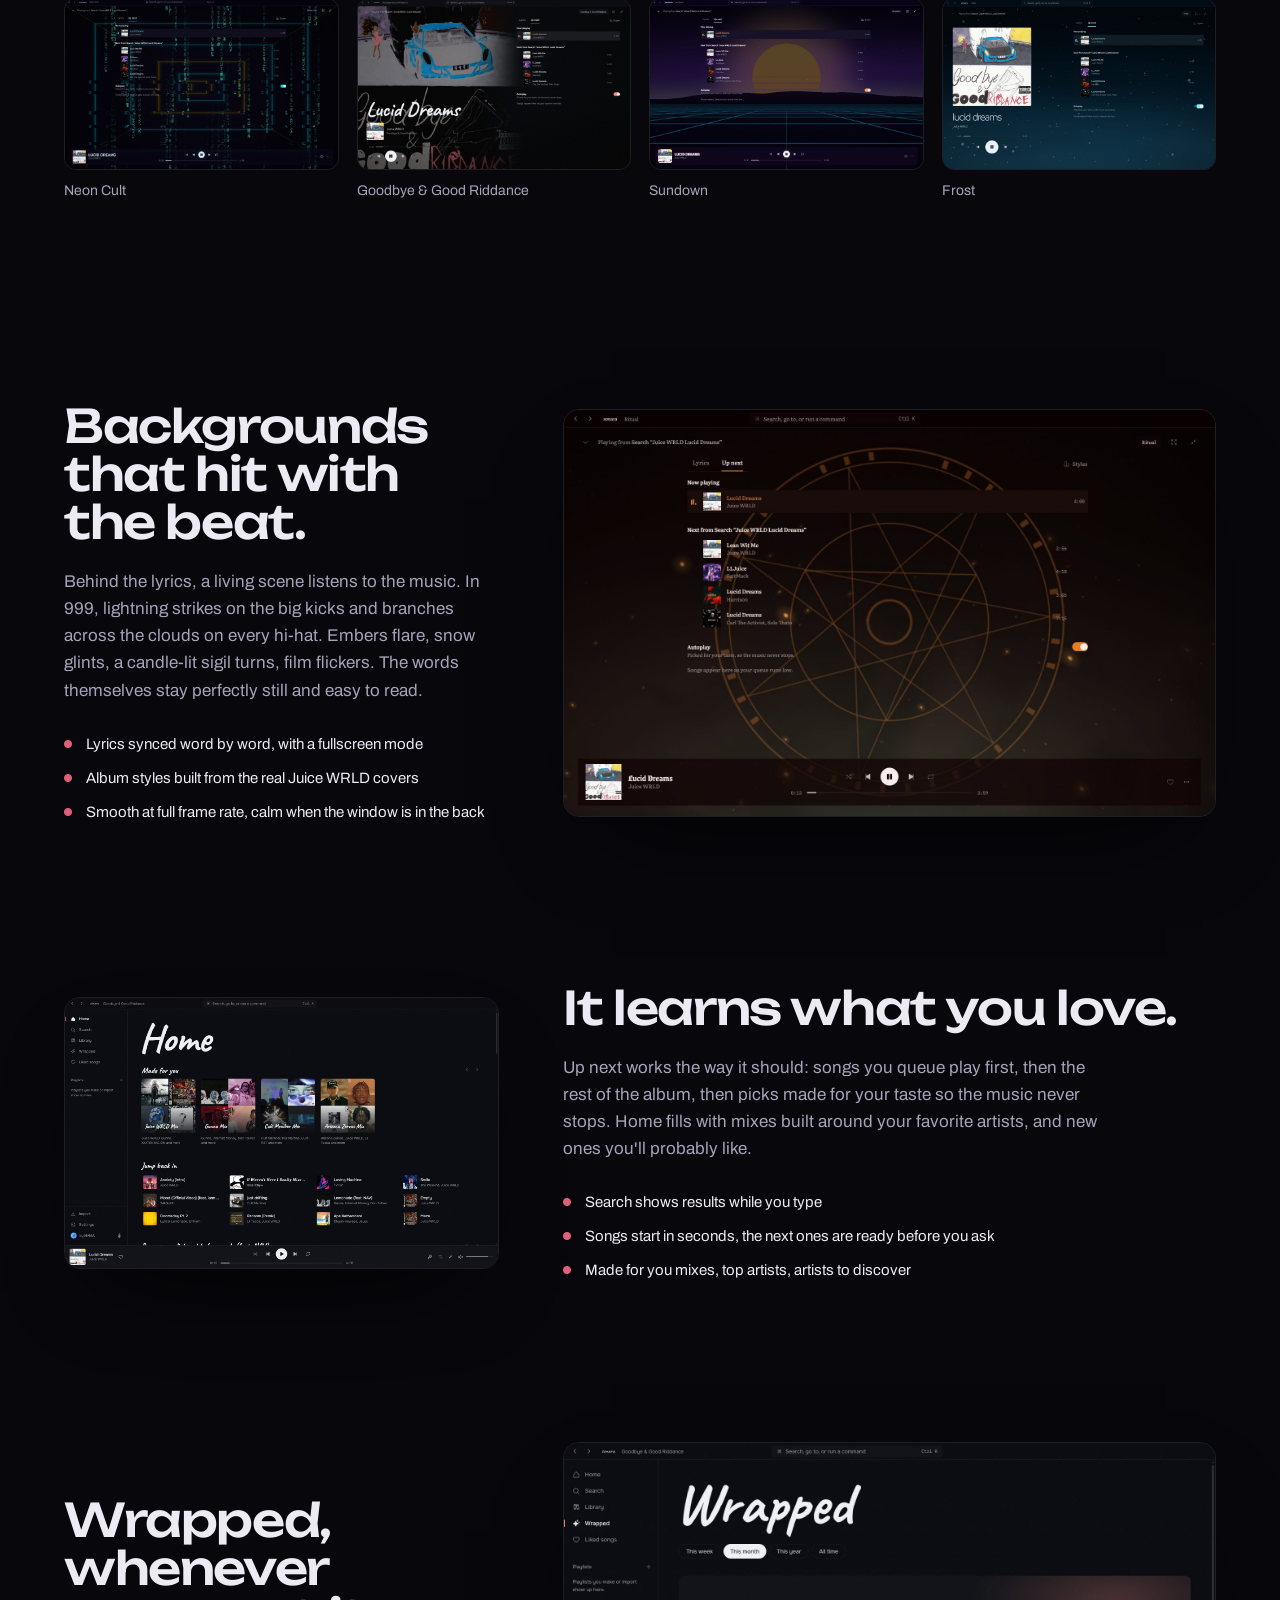
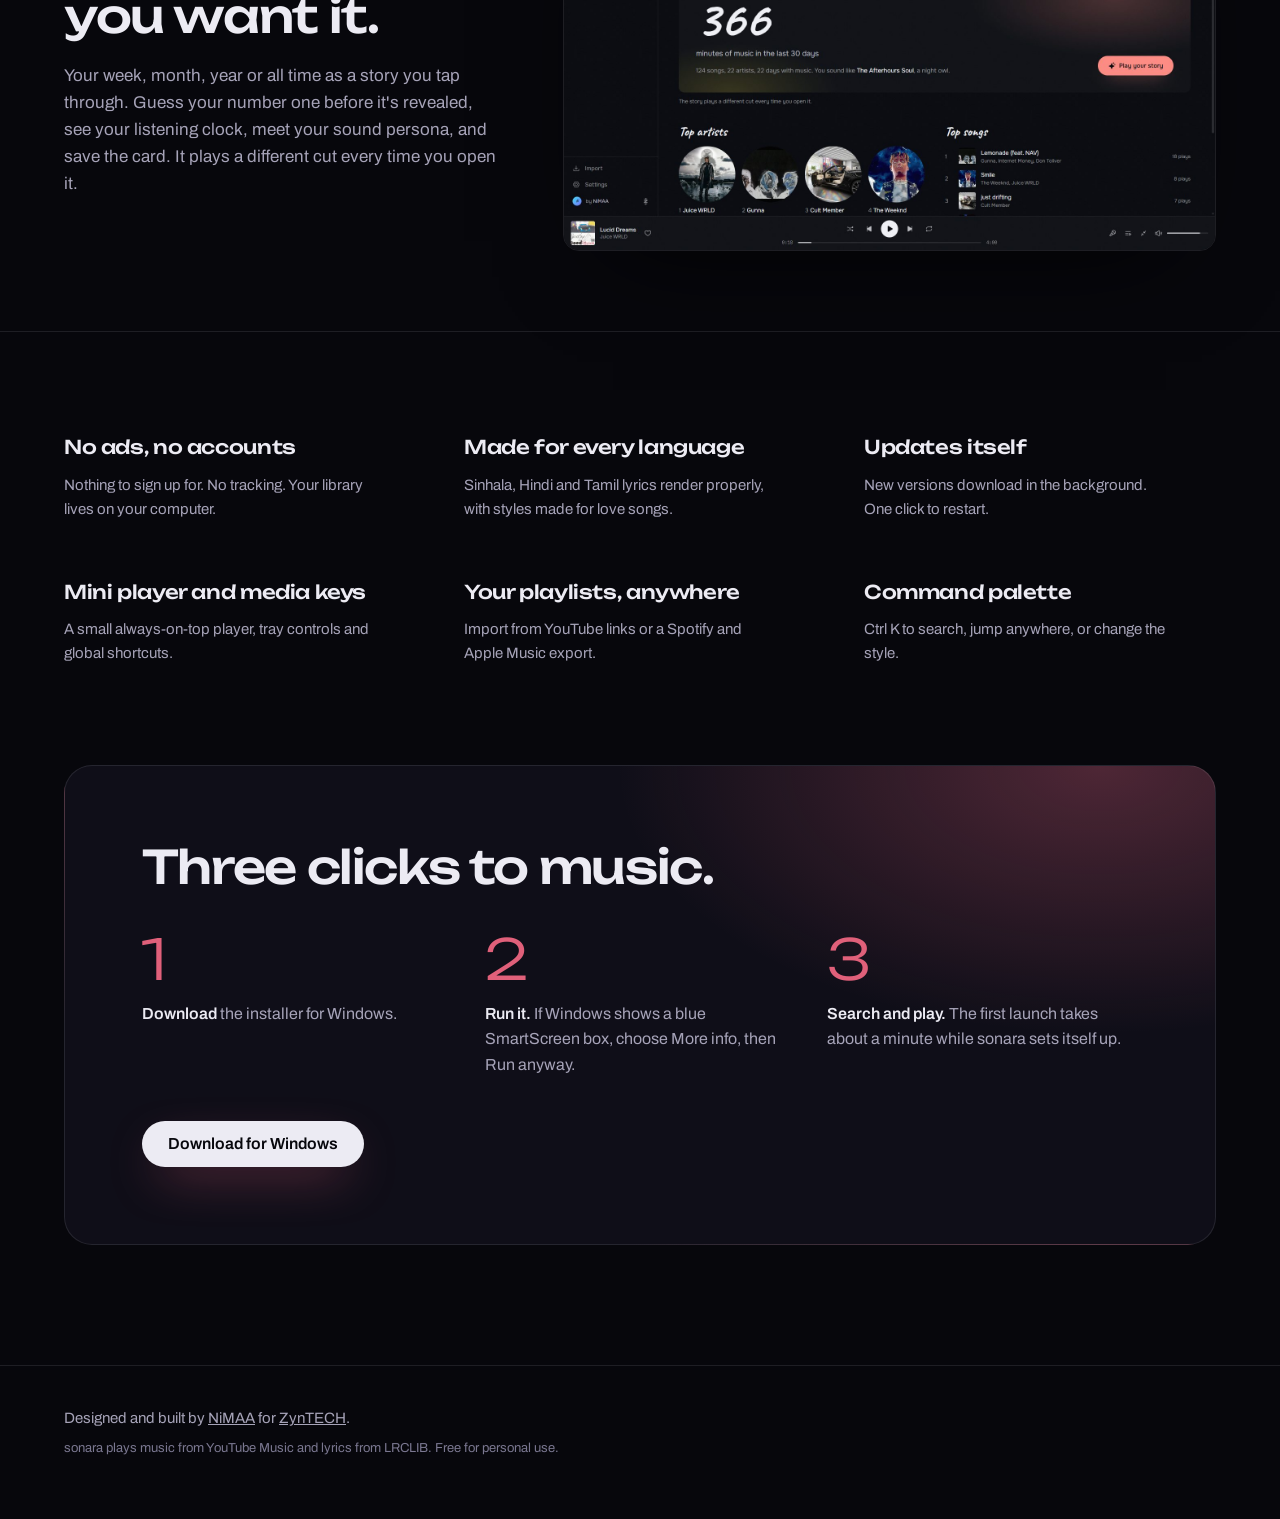
==== commit 93bfda92: "site: new icon, style picker, fresh screenshots" ====
--- a/docs/index.html
+++ b/docs/index.html
@@ -90,7 +90,8 @@
             Play Juice WRLD and the room turns into a purple storm. TV Girl gets an old film reel, a Sinhala love
             song gets moonlight on water, Cult Member gets a neon tunnel. sonara reads the artist, the genre and
             the cover, then changes the type, the colors, the layout and the scene behind the lyrics. Same album,
-            same look, every time, or roll a new one.
+            same look, every time. Or open Styles next to the lyrics and pick one yourself, each previewed on
+            the song you're playing.
           </p>
         </div>
         <div class="thumbs" role="list">
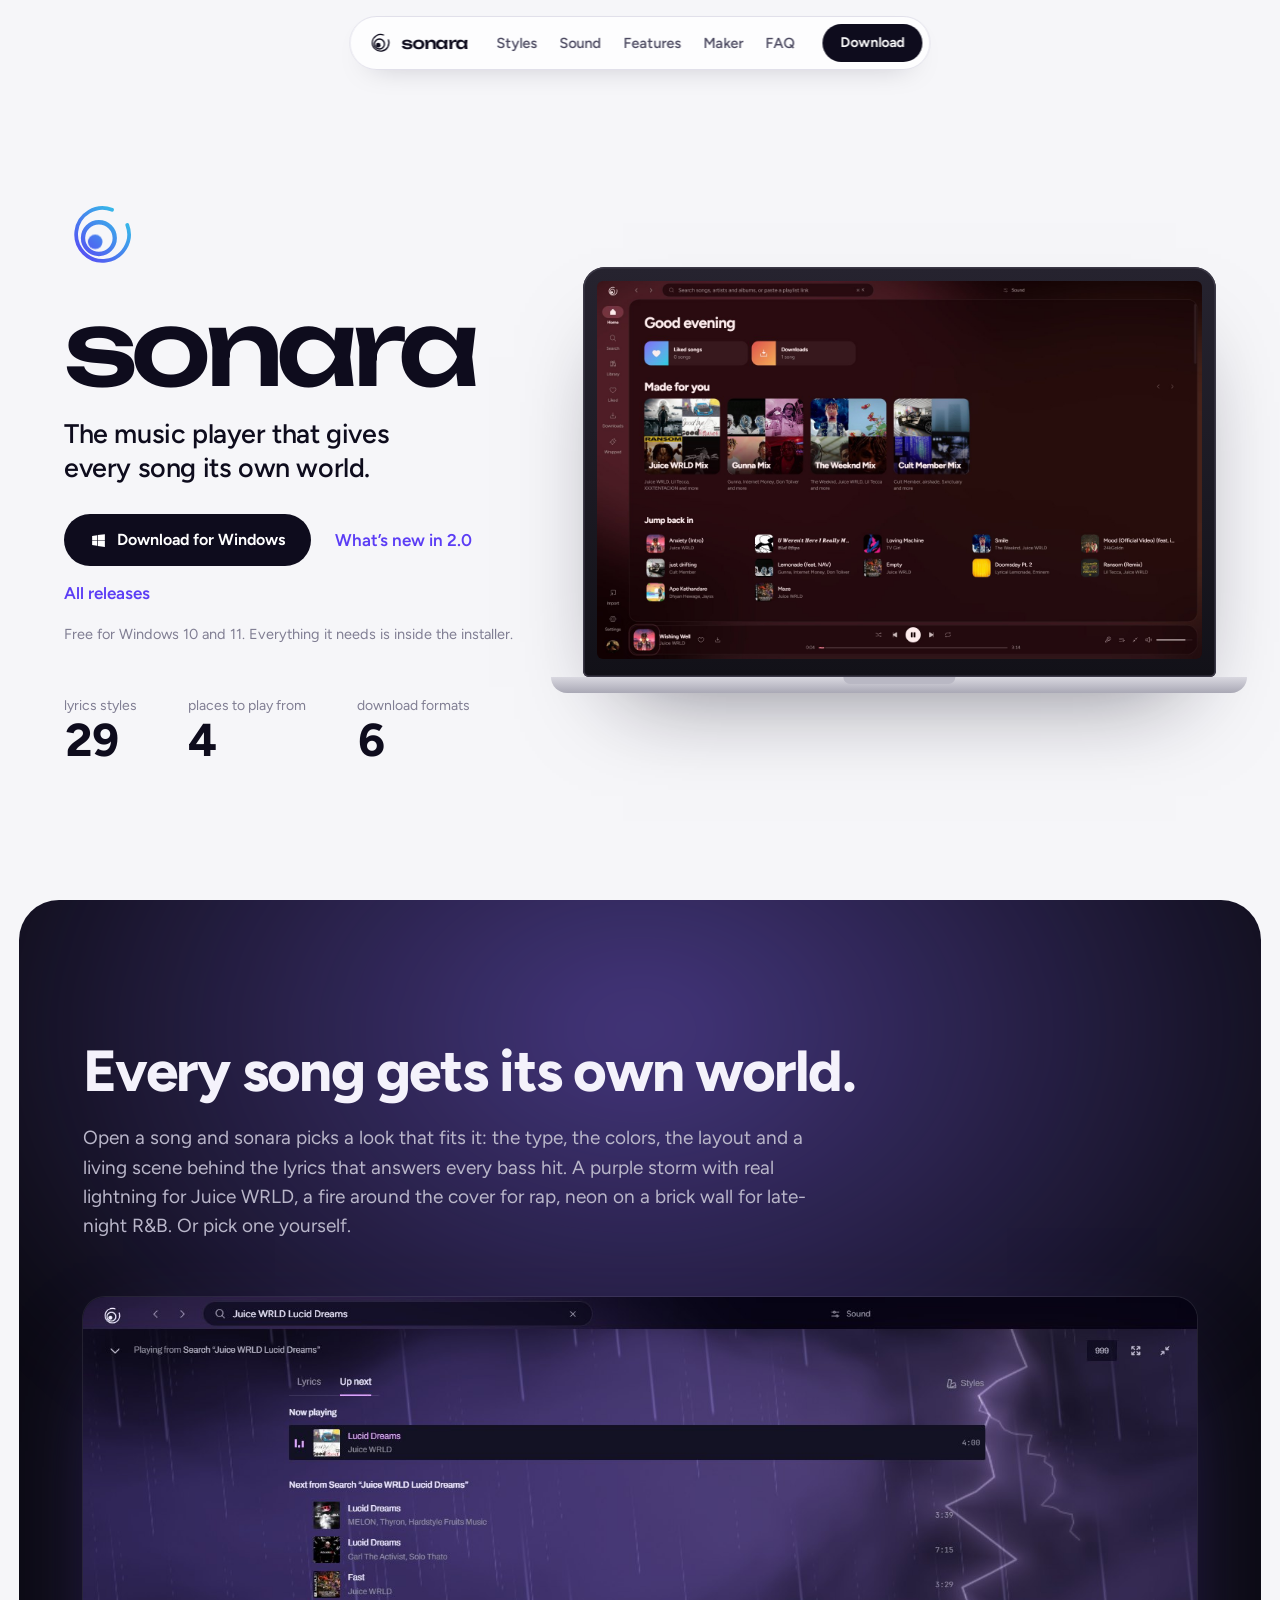
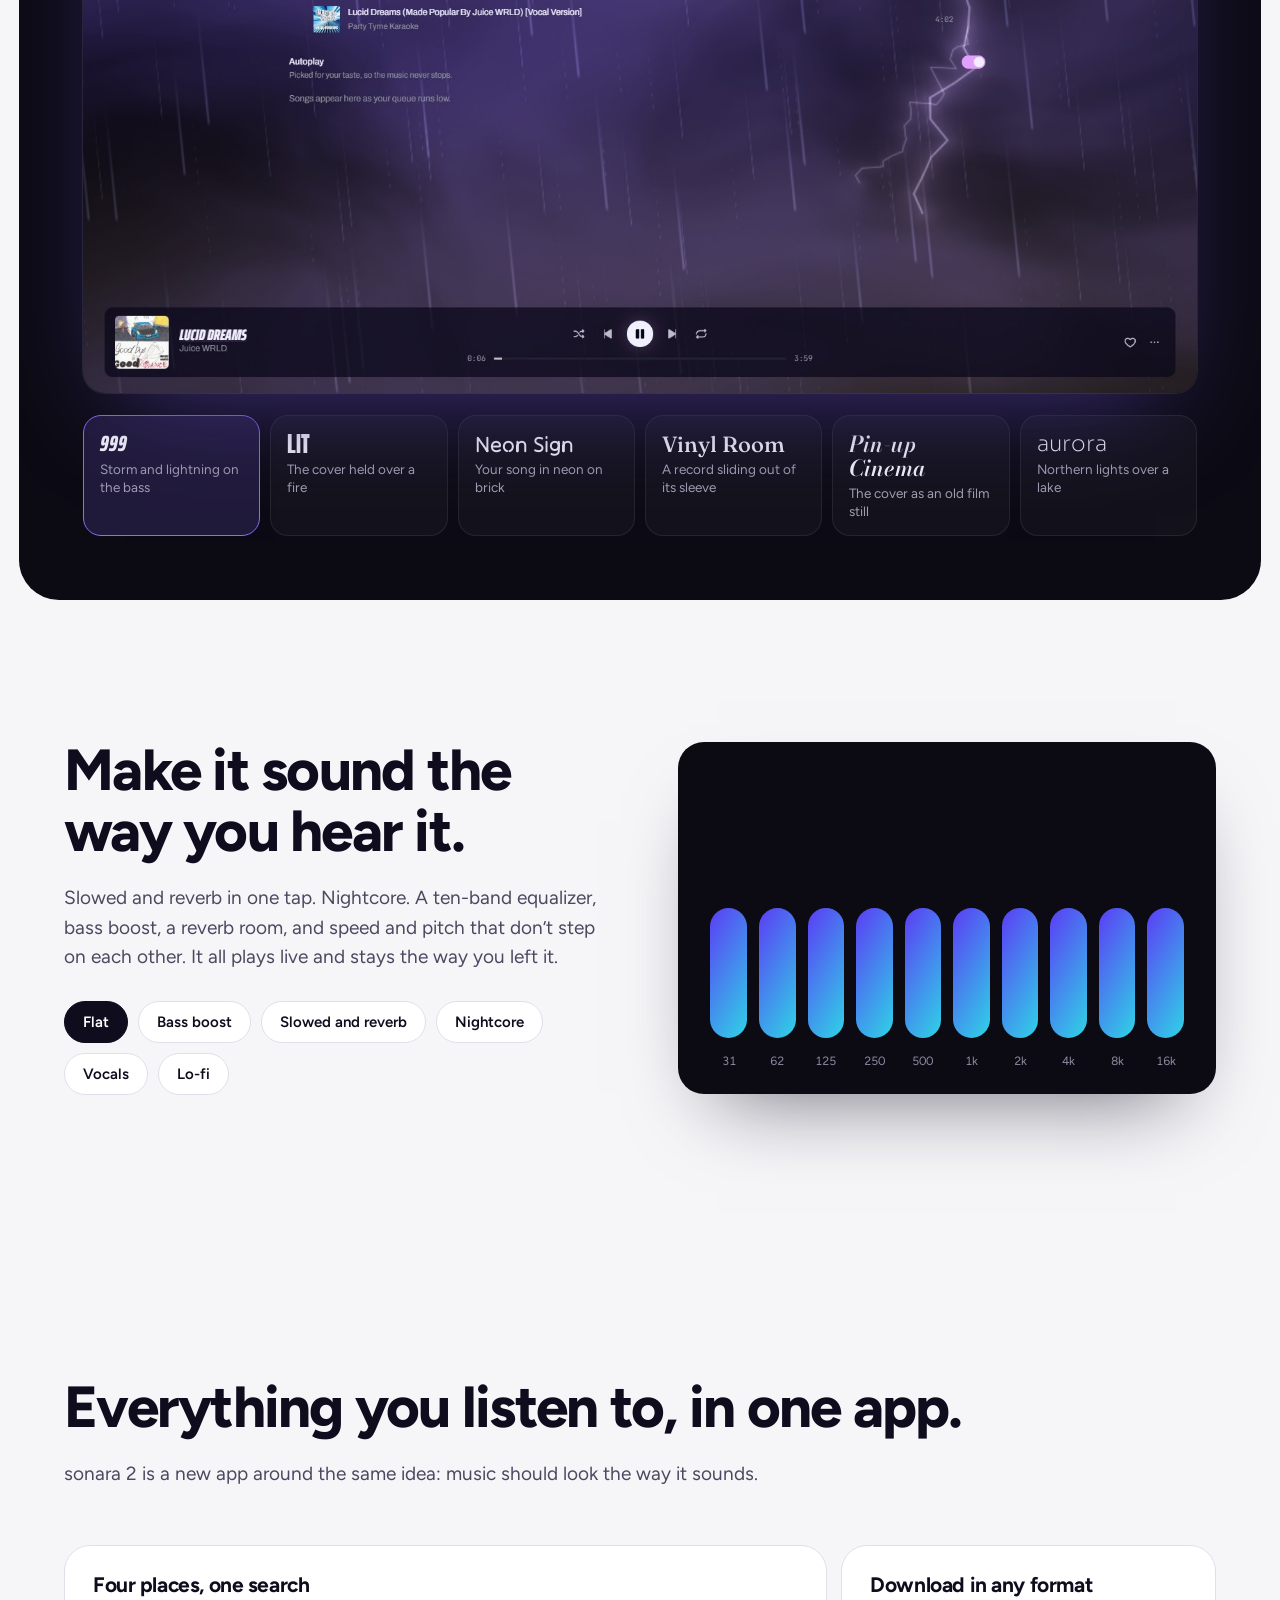
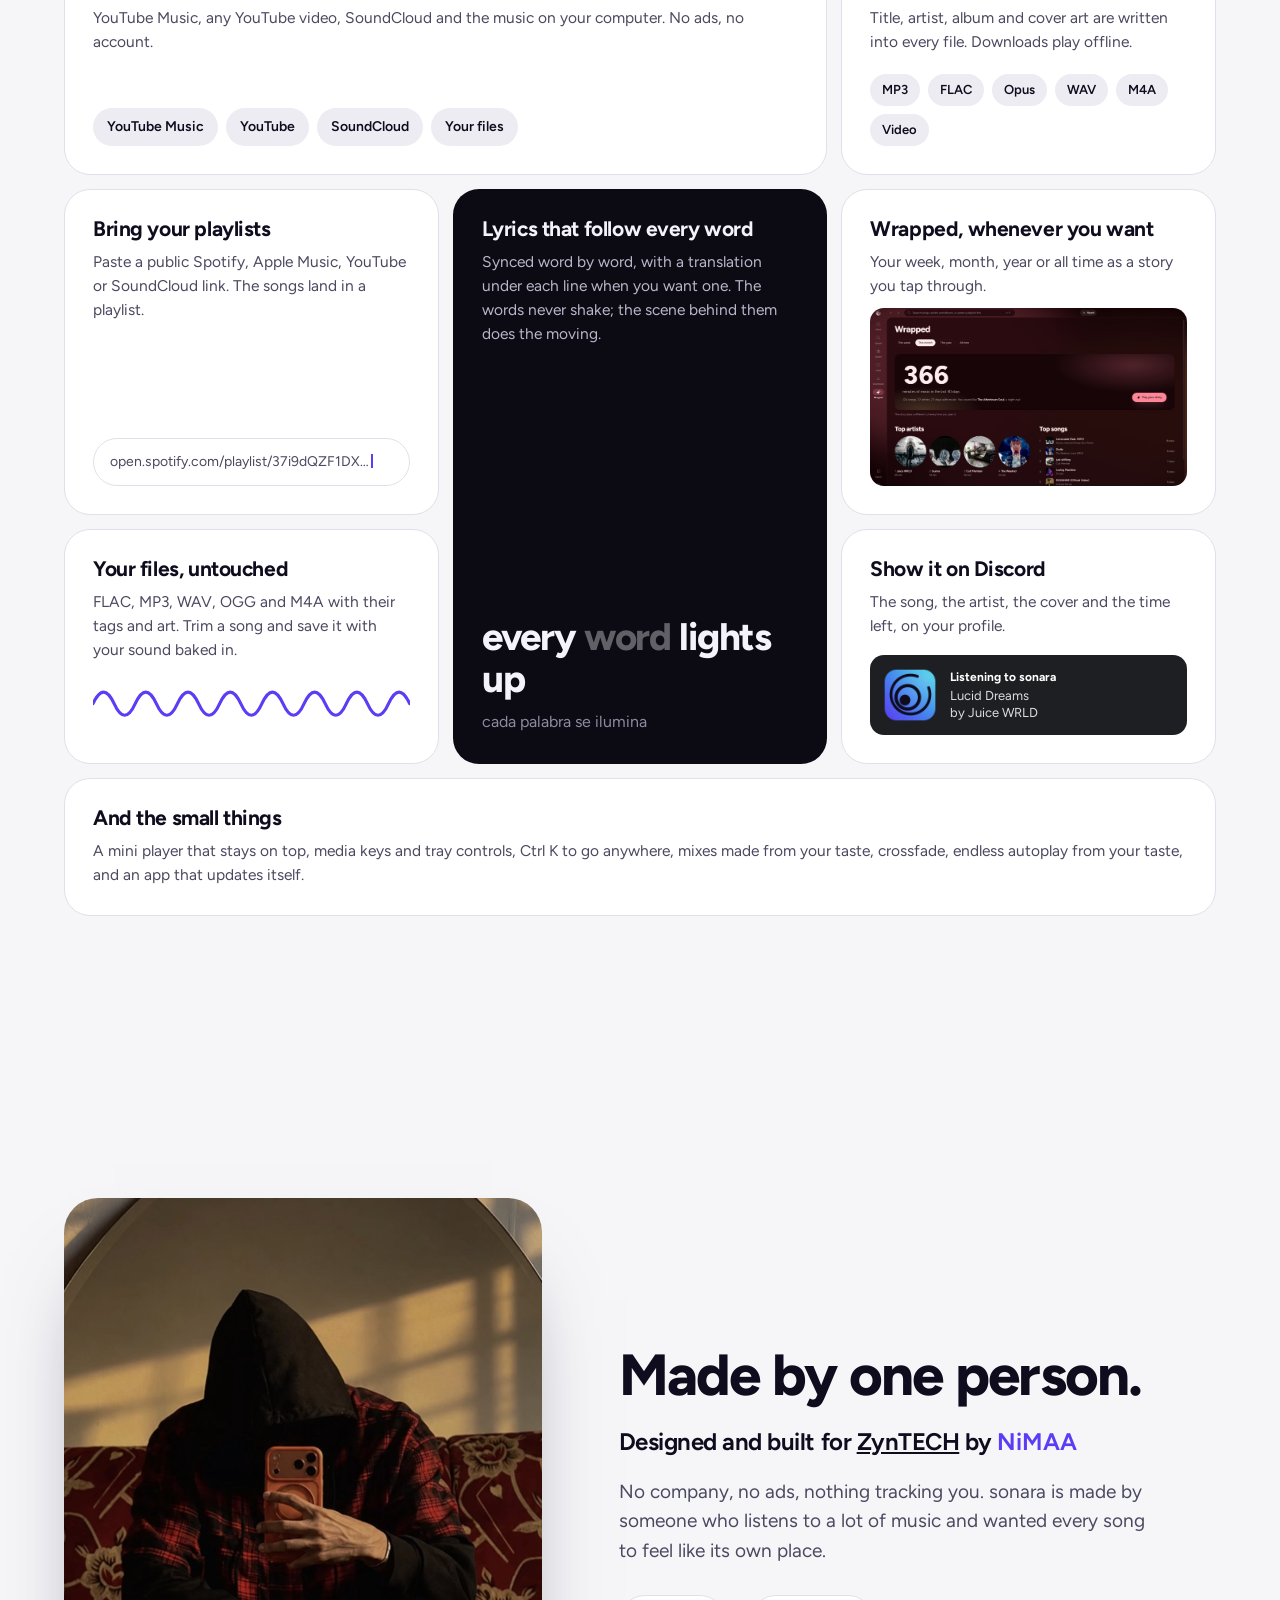
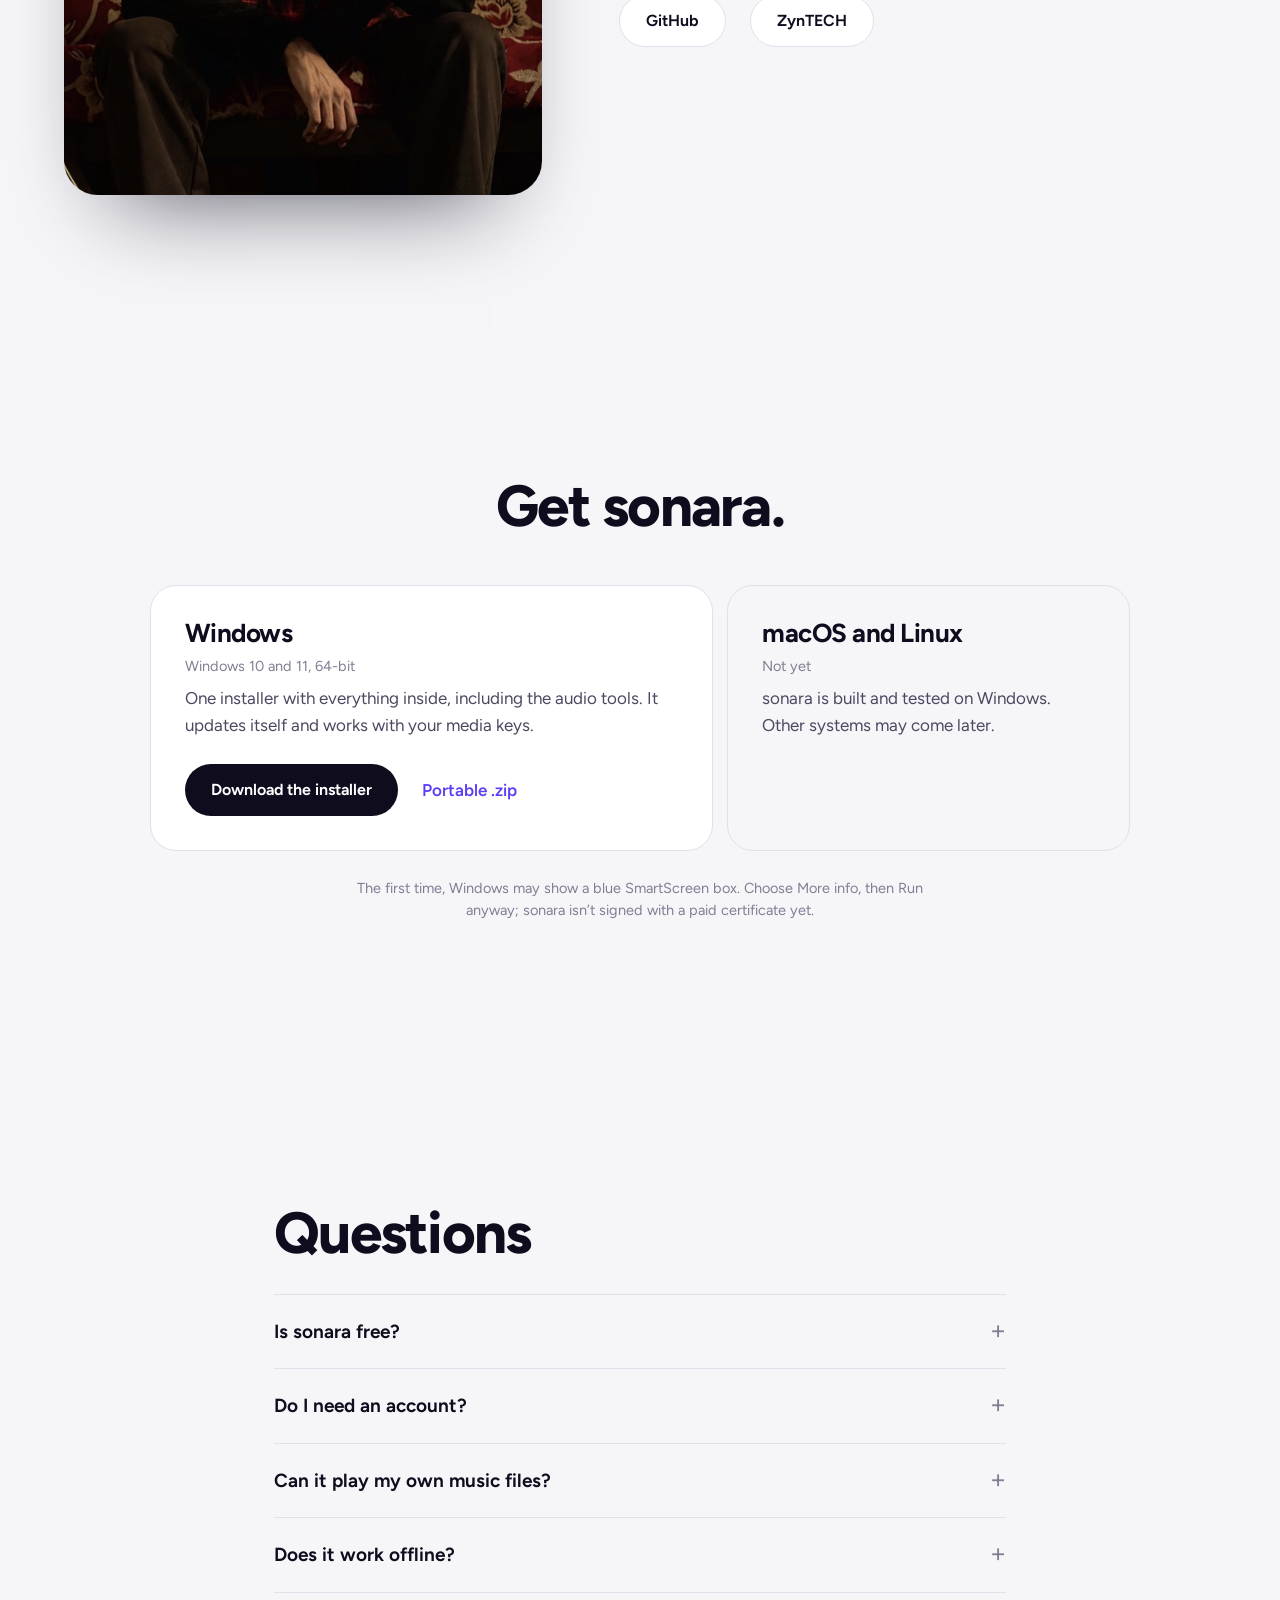
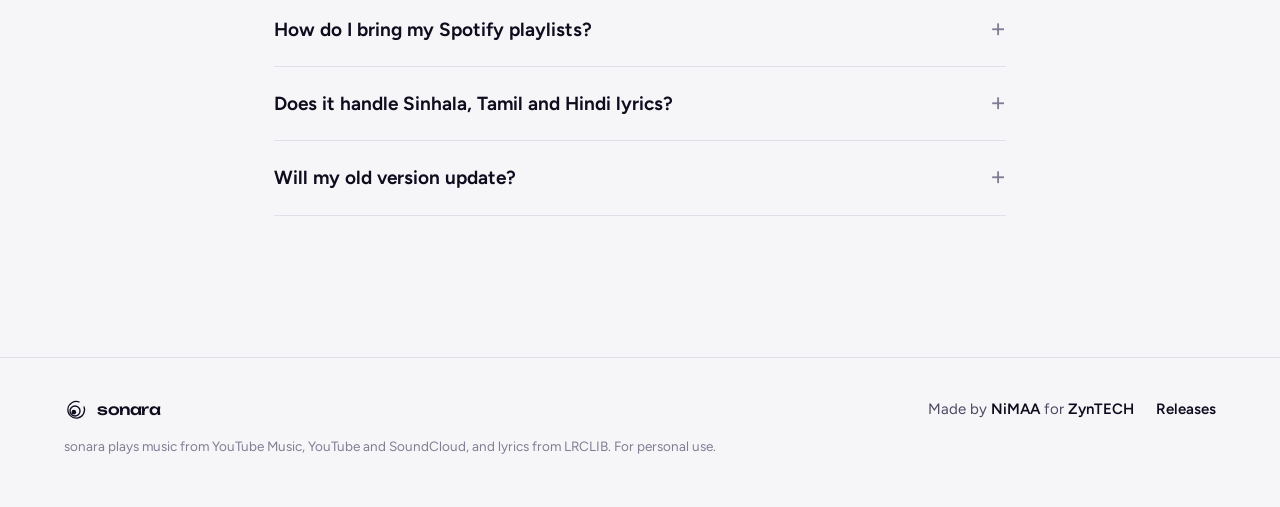
==== commit 87064d32: "Website: sonara 2" ====
--- a/docs/index.html
+++ b/docs/index.html
@@ -3,24 +3,24 @@
   <head>
     <meta charset="utf-8" />
     <meta name="viewport" content="width=device-width, initial-scale=1" />
-    <title>sonara: every song gets its own world</title>
+    <title>sonara, the music player that gives every song its own world</title>
     <meta
       name="description"
-      content="A free music player for Windows. Word-synced lyrics, living backgrounds that hit with the beat, and a look that changes to fit whatever you play."
+      content="A free music player for Windows. YouTube Music, YouTube, SoundCloud and your own files in one app, lyrics with a living look for every song, downloads in any format and a sound you can shape."
     />
     <meta property="og:title" content="sonara" />
-    <meta property="og:description" content="Every song gets its own world. A free music player for Windows." />
-    <meta property="og:image" content="assets/style-999.jpg" />
-    <meta name="theme-color" content="#07070c" />
+    <meta property="og:description" content="The music player that gives every song its own world. Free for Windows." />
+    <meta property="og:image" content="assets/app-home.jpg" />
+    <meta name="theme-color" content="#f6f6f9" />
     <link rel="icon" href="icon.png" />
     <link rel="preconnect" href="https://fonts.googleapis.com" />
     <link rel="preconnect" href="https://fonts.gstatic.com" crossorigin />
     <link
-      href="https://fonts.googleapis.com/css2?family=Unbounded:wght@300;500;700&family=Archivo:wdth,wght@75..125,400..600&display=swap"
+      href="https://fonts.googleapis.com/css2?family=Figtree:wght@400..800&family=Unbounded:wght@500&display=swap"
       rel="stylesheet"
     />
     <link
-      href="https://fonts.googleapis.com/css2?family=Saira:ital,wdth,wght@1,75,800&family=Bodoni+Moda:ital,wght@1,600&family=Grenze+Gotisch:wght@500&family=Playfair+Display:ital,wght@1,500&family=Chakra+Petch:wght@600&family=Caveat:wght@700&family=Tilt+Warp&family=Cinzel:wght@500&family=Silkscreen&family=Young+Serif&family=Cormorant+Garamond:ital,wght@1,500&family=Anybody:wdth,wght@140,300&family=Big+Shoulders+Display:wght@800&family=Instrument+Serif:ital@1&display=swap"
+      href="https://fonts.googleapis.com/css2?family=Saira:ital,wdth,wght@1,75,800&family=Anton&family=Tilt+Neon&family=Fraunces:wght@500&family=Bodoni+Moda:ital,wght@1,600&family=Sora:wght@200&display=swap"
       rel="stylesheet"
     />
     <link rel="stylesheet" href="style.css" />
@@ -28,156 +28,259 @@
   <body>
     <header class="nav">
       <a class="brand" href="#top" aria-label="sonara home">
-        <img src="icon.png" alt="" width="28" height="28" />
+        <svg class="mark" viewBox="0 0 1024 1024" aria-hidden="true">
+          <circle cx="470" cy="554" r="214" />
+          <path d="M852.5 376.9A356 356 0 1 1 647.4 171.5" />
+          <circle class="dot" cx="420" cy="604" r="98" />
+        </svg>
         <span>sonara</span>
       </a>
       <nav aria-label="Sections">
         <a href="#styles">Styles</a>
+        <a href="#sound">Sound</a>
         <a href="#features">Features</a>
-        <a href="#wrapped">Wrapped</a>
+        <a href="#maker">Maker</a>
+        <a href="#faq">FAQ</a>
       </nav>
-      <a class="btn btn-small" href="download.html">Download</a>
+      <a class="btn btn-ink btn-small" href="download.html">Download</a>
     </header>
 
     <main id="top">
       <section class="hero">
-        <canvas class="sonar" aria-hidden="true"></canvas>
-        <h1>Every song gets <br />its own world.</h1>
         <div class="hero-copy">
-          <p class="lead">
-            sonara is a free music player for Windows. Lyrics that follow every word, backgrounds that
-            hit with the beat, and a whole look that changes to fit what you play.
-          </p>
+          <div class="hero-mark" aria-hidden="true">
+            <span class="ping"></span>
+            <span class="ping"></span>
+            <svg viewBox="0 0 1024 1024">
+              <defs>
+                <linearGradient id="ink" x1="160" y1="900" x2="900" y2="120" gradientUnits="userSpaceOnUse">
+                  <stop offset="0" stop-color="#5b3df5" />
+                  <stop offset="1" stop-color="#2fd3e6" />
+                </linearGradient>
+              </defs>
+              <circle class="inner" cx="470" cy="554" r="214" />
+              <path class="outer" d="M852.5 376.9A356 356 0 1 1 647.4 171.5" />
+              <circle class="dot" cx="420" cy="604" r="98" />
+            </svg>
+          </div>
+          <h1 class="wordmark">sonara</h1>
+          <p class="lead">The music player that gives every song its own world.</p>
           <div class="cta">
-            <a class="btn" href="download.html">
-              <svg width="18" height="18" viewBox="0 0 24 24" aria-hidden="true"><path fill="currentColor" d="M12 3a1 1 0 0 1 1 1v9.59l3.3-3.3a1 1 0 1 1 1.4 1.42l-5 5a1 1 0 0 1-1.4 0l-5-5a1 1 0 1 1 1.4-1.42l3.3 3.3V4a1 1 0 0 1 1-1Zm-8 15a1 1 0 0 1 1 1v1h14v-1a1 1 0 1 1 2 0v2a1 1 0 0 1-1 1H4a1 1 0 0 1-1-1v-2a1 1 0 0 1 1-1Z"/></svg>
+            <a class="btn btn-ink" href="download.html">
+              <svg width="17" height="17" viewBox="0 0 24 24" aria-hidden="true"><path fill="currentColor" d="M3 5.5 10 4.5v7H3zm0 13 7 1v-7H3zm8-14.1L21 3v8.5H11zm0 15.2L21 21v-8.5H11z"/></svg>
               Download for Windows
             </a>
-            <p class="meta" data-release>Free for Windows 10 and 11. Everything it needs is inside the installer.</p>
-          </div>
-        </div>
-        <figure class="hero-shot">
-          <div class="frame">
-            <img data-slide src="assets/style-999.jpg" alt="sonara playing in the 999 style: a purple storm behind the music" />
-            <img data-slide-next alt="" />
-          </div>
-          <figcaption>Now showing <strong data-style-name>999</strong></figcaption>
+            <a class="text-link" href="#features">What’s new in 2.0</a>
+            <a class="text-link" href="https://github.com/FlinnZee/sonara-releases/releases">All releases</a>
+          </div>
+          <p class="meta" data-version>Free for Windows 10 and 11. Everything it needs is inside the installer.</p>
+          <dl class="stats">
+            <div data-downloads-stat hidden><dt data-downloads>0</dt><dd>downloads</dd></div>
+            <div><dt>29</dt><dd>lyrics styles</dd></div>
+            <div><dt>4</dt><dd>places to play from</dd></div>
+            <div><dt>6</dt><dd>download formats</dd></div>
+          </dl>
+        </div>
+        <figure class="laptop" aria-label="sonara on a laptop">
+          <div class="lid">
+            <img src="assets/app-home.jpg" alt="sonara’s Home: a greeting, your playlists, mixes made for you and songs to jump back into" />
+          </div>
+          <div class="deck"></div>
         </figure>
       </section>
 
-      <section id="styles" class="styles" aria-label="Styles">
-        <div class="marquee" aria-hidden="true">
-          <div class="track">
-            <span style="font-family: Saira; font-style: italic; font-weight: 800; font-stretch: 75%">999</span>
-            <span style="font-family: 'Bodoni Moda'; font-style: italic; font-weight: 600">Pin-up Cinema</span>
-            <span style="font-family: 'Grenze Gotisch'; font-weight: 500">Ritual</span>
-            <span style="font-family: 'Playfair Display'; font-style: italic">Moonlit</span>
-            <span style="font-family: 'Chakra Petch'; font-weight: 600; text-transform: uppercase">Neon Cult</span>
-            <span style="font-family: Caveat; font-weight: 700">Goodbye &amp; Good Riddance</span>
-            <span style="font-family: 'Tilt Warp'; text-transform: uppercase">Sundown</span>
-            <span style="font-family: Cinzel">Legends Never Die</span>
-            <span style="font-family: Silkscreen; text-transform: uppercase">Corrupt</span>
-            <span style="font-family: 'Young Serif'">dusk tape</span>
-            <span style="font-family: 'Cormorant Garamond'; font-style: italic">Velvet</span>
-            <span style="font-family: Anybody; font-stretch: 140%; font-weight: 300">cosmos</span>
-            <span style="font-family: 'Big Shoulders Display'; font-weight: 800; text-transform: uppercase">Neon Noir</span>
-            <span style="font-family: 'Instrument Serif'; font-style: italic">Midnight Editorial</span>
-          </div>
-        </div>
-        <div class="styles-copy">
-          <h2>33 styles. It picks the one that fits.</h2>
+      <section id="styles" class="styles" data-style="999">
+        <div class="section-head">
+          <h2>Every song gets its own world.</h2>
           <p>
-            Play Juice WRLD and the room turns into a purple storm. TV Girl gets an old film reel, a Sinhala love
-            song gets moonlight on water, Cult Member gets a neon tunnel. sonara reads the artist, the genre and
-            the cover, then changes the type, the colors, the layout and the scene behind the lyrics. Same album,
-            same look, every time. Or open Styles next to the lyrics and pick one yourself, each previewed on
-            the song you're playing.
-          </p>
-        </div>
-        <div class="thumbs" role="list">
-          <button role="listitem" data-pick="0"><img src="assets/style-999.jpg" alt="" loading="lazy" /><span>999</span></button>
-          <button role="listitem" data-pick="1"><img src="assets/style-pinup.jpg" alt="" loading="lazy" /><span>Pin-up Cinema</span></button>
-          <button role="listitem" data-pick="2"><img src="assets/style-ritual.jpg" alt="" loading="lazy" /><span>Ritual</span></button>
-          <button role="listitem" data-pick="3"><img src="assets/style-moonlit.jpg" alt="" loading="lazy" /><span>Moonlit</span></button>
-          <button role="listitem" data-pick="4"><img src="assets/style-neon-cult.jpg" alt="" loading="lazy" /><span>Neon Cult</span></button>
-          <button role="listitem" data-pick="5"><img src="assets/style-gbgr.jpg" alt="" loading="lazy" /><span>Goodbye &amp; Good Riddance</span></button>
-          <button role="listitem" data-pick="6"><img src="assets/style-sundown.jpg" alt="" loading="lazy" /><span>Sundown</span></button>
-          <button role="listitem" data-pick="7"><img src="assets/style-frost.jpg" alt="" loading="lazy" /><span>Frost</span></button>
-        </div>
-      </section>
-
-      <section id="features" class="feature">
-        <div class="feature-copy">
-          <h2>Backgrounds that hit with the beat.</h2>
+            Open a song and sonara picks a look that fits it: the type, the colors, the layout and a living
+            scene behind the lyrics that answers every bass hit. A purple storm with real lightning for Juice
+            WRLD, a fire around the cover for rap, neon on a brick wall for late-night R&amp;B. Or pick one
+            yourself.
+          </p>
+        </div>
+        <div class="style-stage">
+          <img data-style-img src="assets/style-999.jpg" alt="The 999 style: a purple storm with forked lightning behind the music" />
+          <img data-style-next alt="" />
+        </div>
+        <div class="style-picker" role="tablist" aria-label="Styles">
+          <button role="tab" aria-selected="true" data-style-id="999" data-src="assets/style-999.jpg" data-alt="The 999 style: a purple storm with forked lightning behind the music" data-color="#8a6cff">
+            <span class="name" style="font-family: Saira; font-style: italic; font-weight: 800; font-stretch: 75%; text-transform: uppercase">999</span>
+            <span class="what">Storm and lightning on the bass</span>
+          </button>
+          <button role="tab" aria-selected="false" data-style-id="lit" data-src="assets/style-lit.jpg" data-alt="The Lit style: the cover held over a fire, sparks rising" data-color="#ff7a2f">
+            <span class="name" style="font-family: Anton; text-transform: uppercase">Lit</span>
+            <span class="what">The cover held over a fire</span>
+          </button>
+          <button role="tab" aria-selected="false" data-style-id="neon" data-src="assets/style-neon.jpg" data-alt="The Neon Sign style: the title in neon tubes on a dark brick wall" data-color="#ff4fa0">
+            <span class="name" style="font-family: 'Tilt Neon'">Neon Sign</span>
+            <span class="what">Your song in neon on brick</span>
+          </button>
+          <button role="tab" aria-selected="false" data-style-id="vinyl" data-src="assets/style-vinyl.jpg" data-alt="The Vinyl Room style: a record sliding out of its sleeve on a wood table" data-color="#d9a35b">
+            <span class="name" style="font-family: Fraunces; font-weight: 500">Vinyl Room</span>
+            <span class="what">A record sliding out of its sleeve</span>
+          </button>
+          <button role="tab" aria-selected="false" data-style-id="pinup" data-src="assets/style-pinup.jpg" data-alt="The Pin-up Cinema style: the cover as a grainy film still" data-color="#e2435a">
+            <span class="name" style="font-family: 'Bodoni Moda'; font-style: italic; font-weight: 600">Pin-up Cinema</span>
+            <span class="what">The cover as an old film still</span>
+          </button>
+          <button role="tab" aria-selected="false" data-style-id="aurora" data-src="assets/style-aurora.jpg" data-alt="The Aurora style: northern lights over a mountain lake" data-color="#3fe3a0">
+            <span class="name" style="font-family: Sora; font-weight: 200">aurora</span>
+            <span class="what">Northern lights over a lake</span>
+          </button>
+        </div>
+      </section>
+
+      <section id="sound" class="sound">
+        <div class="sound-copy">
+          <h2>Make it sound the way you hear it.</h2>
           <p>
-            Behind the lyrics, a living scene listens to the music. In 999, lightning strikes on the big kicks and
-            branches across the clouds on every hi-hat. Embers flare, snow glints, a candle-lit sigil turns, film
-            flickers. The words themselves stay perfectly still and easy to read.
-          </p>
-          <ul class="ticks">
-            <li>Lyrics synced word by word, with a fullscreen mode</li>
-            <li>Album styles built from the real Juice WRLD covers</li>
-            <li>Smooth at full frame rate, calm when the window is in the back</li>
-          </ul>
-        </div>
-        <img class="shot" src="assets/style-ritual.jpg" alt="The Ritual style: a turning sigil, fog and candlelight" loading="lazy" />
-      </section>
-
-      <section class="feature flip">
-        <div class="feature-copy">
-          <h2>It learns what you love.</h2>
+            Slowed and reverb in one tap. Nightcore. A ten-band equalizer, bass boost, a reverb room, and
+            speed and pitch that don’t step on each other. It all plays live and stays the way you left it.
+          </p>
+          <div class="presets" role="radiogroup" aria-label="Try a preset">
+            <button role="radio" aria-checked="true" data-eq="0,0,0,0,0,0,0,0,0,0">Flat</button>
+            <button role="radio" aria-checked="false" data-eq="6,5,4,2,0,0,0,0,0,0">Bass boost</button>
+            <button role="radio" aria-checked="false" data-eq="2,2,1,0,0,0,-1,-2,-3,-4">Slowed and reverb</button>
+            <button role="radio" aria-checked="false" data-eq="1,1,0,0,0,0,1,2,2,1">Nightcore</button>
+            <button role="radio" aria-checked="false" data-eq="-2,-2,-1,1,3,4,3,1,0,-1">Vocals</button>
+            <button role="radio" aria-checked="false" data-eq="2,2,1,0,-1,-2,-4,-6,-8,-10">Lo-fi</button>
+          </div>
+        </div>
+        <div class="eq-card" aria-hidden="true">
+          <div class="eq">
+            <span></span><span></span><span></span><span></span><span></span>
+            <span></span><span></span><span></span><span></span><span></span>
+          </div>
+          <div class="eq-labels"><span>31</span><span>62</span><span>125</span><span>250</span><span>500</span><span>1k</span><span>2k</span><span>4k</span><span>8k</span><span>16k</span></div>
+        </div>
+      </section>
+
+      <section id="features" class="features">
+        <div class="section-head">
+          <h2>Everything you listen to, in one app.</h2>
+          <p>sonara 2 is a new app around the same idea: music should look the way it sounds.</p>
+        </div>
+        <div class="bento">
+          <article class="tile tile-wide">
+            <h3>Four places, one search</h3>
+            <p>YouTube Music, any YouTube video, SoundCloud and the music on your computer. No ads, no account.</p>
+            <div class="chips"><span>YouTube Music</span><span>YouTube</span><span>SoundCloud</span><span>Your files</span></div>
+          </article>
+          <article class="tile">
+            <h3>Download in any format</h3>
+            <p>Title, artist, album and cover art are written into every file. Downloads play offline.</p>
+            <div class="chips small"><span>MP3</span><span>FLAC</span><span>Opus</span><span>WAV</span><span>M4A</span><span>Video</span></div>
+          </article>
+          <article class="tile">
+            <h3>Bring your playlists</h3>
+            <p>Paste a public Spotify, Apple Music, YouTube or SoundCloud link. The songs land in a playlist.</p>
+            <div class="link-demo" aria-hidden="true"><span data-typed></span><b class="caret"></b></div>
+          </article>
+          <article class="tile tile-tall tile-dark">
+            <h3>Lyrics that follow every word</h3>
+            <p>Synced word by word, with a translation under each line when you want one. The words never shake; the scene behind them does the moving.</p>
+            <div class="lyric-demo" aria-hidden="true">
+              <p class="line">every <span>word</span> lights up</p>
+              <p class="sub">cada palabra se ilumina</p>
+            </div>
+          </article>
+          <article class="tile">
+            <h3>Wrapped, whenever you want</h3>
+            <p>Your week, month, year or all time as a story you tap through.</p>
+            <img src="assets/app-wrapped.jpg" alt="sonara Wrapped" loading="lazy" />
+          </article>
+          <article class="tile">
+            <h3>Your files, untouched</h3>
+            <p>FLAC, MP3, WAV, OGG and M4A with their tags and art. Trim a song and save it with your sound baked in.</p>
+            <svg class="wave" viewBox="0 0 300 60" aria-hidden="true"><path d="M0 30 Q 10 8 20 30 T 40 30 T 60 30 T 80 30 T 100 30 T 120 30 T 140 30 T 160 30 T 180 30 T 200 30 T 220 30 T 240 30 T 260 30 T 280 30 T 300 30" /></svg>
+          </article>
+          <article class="tile">
+            <h3>Show it on Discord</h3>
+            <p>The song, the artist, the cover and the time left, on your profile.</p>
+            <div class="discord" aria-hidden="true">
+              <img src="icon.png" alt="" />
+              <div><b>Listening to sonara</b><span>Lucid Dreams</span><span>by Juice WRLD</span></div>
+            </div>
+          </article>
+          <article class="tile tile-full">
+            <h3>And the small things</h3>
+            <p>A mini player that stays on top, media keys and tray controls, Ctrl K to go anywhere, mixes made from your taste, crossfade, endless autoplay from your taste, and an app that updates itself.</p>
+          </article>
+        </div>
+      </section>
+
+      <section id="maker" class="maker">
+        <img src="assets/nimaa.jpg" alt="NiMAA, the maker of sonara, in a black hood holding a phone up to a mirror" loading="lazy" />
+        <div class="maker-copy">
+          <h2>Made by one person.</h2>
+          <p class="maker-name">
+            Designed and built for <a href="https://flinnzee.github.io/Zyntech/">ZynTECH</a> by
+            <button type="button" class="who" data-who aria-label="NiMAA, press for the full name">
+              <span>NiMAA</span><span>Theekshana Nirmal</span>
+            </button>
+          </p>
           <p>
-            Up next works the way it should: songs you queue play first, then the rest of the album, then picks
-            made for your taste so the music never stops. Home fills with mixes built around your favorite
-            artists, and new ones you'll probably like.
-          </p>
-          <ul class="ticks">
-            <li>Search shows results while you type</li>
-            <li>Songs start in seconds, the next ones are ready before you ask</li>
-            <li>Made for you mixes, top artists, artists to discover</li>
-          </ul>
-        </div>
-        <img class="shot" src="assets/home.jpg" alt="sonara Home with mixes made for your taste" loading="lazy" />
-      </section>
-
-      <section id="wrapped" class="feature">
-        <div class="feature-copy">
-          <h2>Wrapped, whenever you want it.</h2>
-          <p>
-            Your week, month, year or all time as a story you tap through. Guess your number one before it's
-            revealed, see your listening clock, meet your sound persona, and save the card. It plays a different
-            cut every time you open it.
-          </p>
-        </div>
-        <img class="shot" src="assets/wrapped.jpg" alt="sonara Wrapped with minutes listened and your sound persona" loading="lazy" />
-      </section>
-
-      <section class="grid-list" aria-label="More">
-        <div><h3>No ads, no accounts</h3><p>Nothing to sign up for. No tracking. Your library lives on your computer.</p></div>
-        <div><h3>Made for every language</h3><p>Sinhala, Hindi and Tamil lyrics render properly, with styles made for love songs.</p></div>
-        <div><h3>Updates itself</h3><p>New versions download in the background. One click to restart.</p></div>
-        <div><h3>Mini player and media keys</h3><p>A small always-on-top player, tray controls and global shortcuts.</p></div>
-        <div><h3>Your playlists, anywhere</h3><p>Import from YouTube links or a Spotify and Apple Music export.</p></div>
-        <div><h3>Command palette</h3><p>Ctrl K to search, jump anywhere, or change the style.</p></div>
-      </section>
-
-      <section class="install" aria-labelledby="install-title">
-        <h2 id="install-title">Three clicks to music.</h2>
-        <ol>
-          <li><strong>Download</strong> the installer for Windows.</li>
-          <li><strong>Run it.</strong> If Windows shows a blue SmartScreen box, choose More info, then Run anyway.</li>
-          <li><strong>Search and play.</strong> The first launch takes about a minute while sonara sets itself up.</li>
-        </ol>
-        <a class="btn" href="download.html">Download for Windows</a>
+            No company, no ads, nothing tracking you. sonara is made by someone who listens to a lot of music
+            and wanted every song to feel like its own place.
+          </p>
+          <div class="cta">
+            <a class="btn btn-line" href="https://github.com/FlinnZee">GitHub</a>
+            <a class="btn btn-line" href="https://flinnzee.github.io/Zyntech/">ZynTECH</a>
+          </div>
+        </div>
+      </section>
+
+      <section id="download" class="download">
+        <h2>Get sonara.</h2>
+        <div class="dl-cards">
+          <article class="dl-card">
+            <h3>Windows</h3>
+            <p class="muted">Windows 10 and 11, 64-bit</p>
+            <p>One installer with everything inside, including the audio tools. It updates itself and works with your media keys.</p>
+            <div class="cta">
+              <a class="btn btn-ink" href="download.html">Download the installer</a>
+              <a class="text-link" data-portable href="https://github.com/FlinnZee/sonara-releases/releases/latest">Portable .zip</a>
+            </div>
+          </article>
+          <article class="dl-card quiet">
+            <h3>macOS and Linux</h3>
+            <p class="muted">Not yet</p>
+            <p>sonara is built and tested on Windows. Other systems may come later.</p>
+          </article>
+        </div>
+        <p class="note">
+          The first time, Windows may show a blue SmartScreen box. Choose More info, then Run anyway; sonara
+          isn’t signed with a paid certificate yet.
+        </p>
+      </section>
+
+      <section id="faq" class="faq">
+        <h2>Questions</h2>
+        <details><summary>Is sonara free?</summary><p>Yes. No subscription, no paid tier, no ads.</p></details>
+        <details><summary>Do I need an account?</summary><p>No. Install it and press play. It doesn’t ask you to sign in and doesn’t collect what you listen to.</p></details>
+        <details><summary>Can it play my own music files?</summary><p>Yes. Add a folder and sonara reads FLAC, MP3, WAV, OGG and M4A with their tags and cover art. It never moves or changes the files, and a .lrc file next to a song becomes its lyrics.</p></details>
+        <details><summary>Does it work offline?</summary><p>Downloaded songs and your own files play without a connection.</p></details>
+        <details><summary>How do I bring my Spotify playlists?</summary><p>Paste the link to a public playlist into the search box or the Import page. sonara finds each song and lets you check the matches before saving.</p></details>
+        <details><summary>Does it handle Sinhala, Tamil and Hindi lyrics?</summary><p>Yes, they render properly, and there are styles made for love songs. Turn on translation to read a line in another language under each lyric.</p></details>
+        <details><summary>Will my old version update?</summary><p>Yes. Installed copies download the new version in the background and ask to restart.</p></details>
       </section>
     </main>
 
     <footer class="foot">
-      <p>
-        Designed and built by <a href="https://github.com/FlinnZee">NiMAA</a> for
-        <a href="https://flinnzee.github.io/Zyntech/">ZynTECH</a>.
+      <p class="foot-brand">
+        <svg class="mark" viewBox="0 0 1024 1024" aria-hidden="true">
+          <circle cx="470" cy="554" r="214" />
+          <path d="M852.5 376.9A356 356 0 1 1 647.4 171.5" />
+          <circle class="dot" cx="420" cy="604" r="98" />
+        </svg>
+        sonara
       </p>
-      <p class="fine">sonara plays music from YouTube Music and lyrics from LRCLIB. Free for personal use.</p>
+      <p class="foot-links">
+        <span>Made by <a href="https://github.com/FlinnZee">NiMAA</a> for <a href="https://flinnzee.github.io/Zyntech/">ZynTECH</a></span>
+        <a href="https://github.com/FlinnZee/sonara-releases/releases">Releases</a>
+      </p>
+      <p class="fine">sonara plays music from YouTube Music, YouTube and SoundCloud, and lyrics from LRCLIB. For personal use.</p>
     </footer>
     <script src="site.js" defer></script>
   </body>
--- a/docs/style.css
+++ b/docs/style.css
@@ -1,496 +1,1035 @@
-@property --accent {
-  syntax: '<color>';
-  inherits: true;
-  initial-value: #8b5cf6;
-}
+/* sonara website. Light paper, ink type, the app's own violet-to-cyan as the one color. */
 
 :root {
-  --bg: #07070c;
-  --surface: #0f0e18;
-  --line: rgb(236 235 243 / 0.1);
-  --fg: #ecebf3;
-  --fg-2: #a6a3b8;
-  --fg-3: #7a7790;
-  --cyan: #22e1ff;
-  --accent: #8b5cf6;
-  --display: 'Unbounded', system-ui, sans-serif;
-  --body: 'Archivo', system-ui, sans-serif;
-  --gutter: clamp(20px, 5vw, 72px);
-  color-scheme: dark;
-  transition: --accent 1.2s ease;
+  --paper: #f6f6f9;
+  --paper-2: #ececf2;
+  --card: #ffffff;
+  --ink: #0e0c1d;
+  --ink-2: #4b4960;
+  --ink-3: #807e93;
+  --line: #e1e0ea;
+  --violet: #5b3df5;
+  --cyan: #2fd3e6;
+  --grad: linear-gradient(120deg, var(--violet), var(--cyan));
+  --style-accent: #8a6cff;
+  --radius: 26px;
+  --ease: cubic-bezier(0.22, 1, 0.36, 1);
+  color-scheme: light;
 }
 
 * {
   box-sizing: border-box;
 }
+
 html {
   scroll-behavior: smooth;
-}
+  scroll-padding-top: 90px;
+}
+
 body {
   margin: 0;
-  background: var(--bg);
-  color: var(--fg);
-  font: 17px/1.6 var(--body);
+  background: var(--paper);
+  color: var(--ink);
+  font-family: 'Figtree', system-ui, sans-serif;
+  font-size: 17px;
+  line-height: 1.55;
   -webkit-font-smoothing: antialiased;
-  overflow-x: hidden;
-}
+  overflow-x: clip;
+}
+
 img {
+  display: block;
   max-width: 100%;
-  display: block;
-}
+}
+
 a {
   color: inherit;
 }
+
 h1,
 h2,
 h3 {
-  font-family: var(--display);
-  font-weight: 500;
+  margin: 0;
   letter-spacing: -0.03em;
+  line-height: 1.04;
+}
+
+h2 {
+  font-size: clamp(34px, 4.6vw, 58px);
+  font-weight: 750;
+}
+
+h3 {
+  font-size: 21px;
+  font-weight: 700;
+  letter-spacing: -0.02em;
+}
+
+p {
   margin: 0;
 }
+
 :focus-visible {
-  outline: 2px solid var(--cyan);
+  outline: 2.5px solid var(--violet);
   outline-offset: 3px;
-  border-radius: 6px;
-}
-
-/* ---------------------------------------------------------------- nav */
-.nav {
-  position: fixed;
-  inset: 0 0 auto;
-  z-index: 10;
-  display: flex;
-  align-items: center;
-  gap: 32px;
-  padding: 18px var(--gutter);
-  background: linear-gradient(var(--bg), color-mix(in oklch, var(--bg) 70%, transparent) 70%, transparent);
-}
-.brand {
-  display: flex;
-  align-items: center;
-  gap: 10px;
-  text-decoration: none;
-  font: 500 19px/1 var(--display);
-  letter-spacing: -0.02em;
-}
-.nav nav {
-  display: flex;
-  gap: 26px;
-  margin-left: auto;
-}
-.nav nav a {
-  color: var(--fg-2);
-  text-decoration: none;
-  font-size: 15px;
-}
-.nav nav a:hover {
-  color: var(--fg);
-}
+  border-radius: 8px;
+}
+
+/* ---------------------------------------------------------------- buttons */
 
 .btn {
   display: inline-flex;
   align-items: center;
   gap: 10px;
-  padding: 15px 26px;
+  height: 52px;
+  padding: 0 26px;
   border-radius: 999px;
-  background: var(--fg);
-  color: var(--bg);
-  font: 600 16px/1 var(--body);
+  font: inherit;
+  font-weight: 650;
+  font-size: 16px;
   text-decoration: none;
-  box-shadow: 0 18px 50px -18px var(--accent);
+  cursor: pointer;
   transition:
-    transform 0.2s ease,
-    box-shadow 0.4s ease;
-}
-.btn:hover {
-  transform: translateY(-2px);
-  box-shadow: 0 24px 60px -16px var(--accent);
+    transform 160ms var(--ease),
+    background-color 160ms;
+}
+.btn:active {
+  transform: scale(0.97);
+}
+.btn-ink {
+  background: var(--ink);
+  color: #fff;
+}
+.btn-ink:hover {
+  background: #2a2640;
+}
+.btn-line {
+  border: 1.5px solid var(--line);
+  background: var(--card);
+}
+.btn-line:hover {
+  border-color: var(--ink-3);
 }
 .btn-small {
-  padding: 10px 18px;
+  height: 38px;
+  padding: 0 18px;
   font-size: 14px;
 }
+.text-link {
+  color: var(--violet);
+  font-weight: 600;
+  text-decoration: none;
+}
+.text-link:hover {
+  text-decoration: underline;
+}
+
+/* ---------------------------------------------------------------- nav */
+
+.nav {
+  position: fixed;
+  top: 16px;
+  left: 50%;
+  z-index: 50;
+  display: flex;
+  align-items: center;
+  gap: 28px;
+  padding: 7px 7px 7px 18px;
+  transform: translateX(-50%);
+  border: 1px solid var(--line);
+  border-radius: 999px;
+  background: rgb(255 255 255 / 0.78);
+  backdrop-filter: blur(18px) saturate(1.4);
+  box-shadow: 0 12px 30px -20px rgb(14 12 29 / 0.35);
+}
+.brand {
+  display: flex;
+  align-items: center;
+  gap: 9px;
+  font-family: 'Unbounded', sans-serif;
+  font-weight: 500;
+  font-size: 16px;
+  letter-spacing: -0.03em;
+  text-decoration: none;
+}
+.mark {
+  width: 24px;
+  height: 24px;
+  fill: none;
+  stroke: currentColor;
+  stroke-width: 58;
+  stroke-linecap: round;
+}
+.mark path {
+  stroke-width: 50;
+}
+.mark .dot {
+  fill: currentColor;
+  stroke: none;
+}
+.nav nav {
+  display: flex;
+  gap: 22px;
+  font-size: 14.5px;
+  font-weight: 550;
+}
+.nav nav a {
+  color: var(--ink-2);
+  text-decoration: none;
+}
+.nav nav a:hover {
+  color: var(--ink);
+}
 
 /* ---------------------------------------------------------------- hero */
+
 .hero {
+  display: grid;
+  grid-template-columns: minmax(0, 0.9fr) minmax(0, 1.25fr);
+  align-items: center;
+  gap: clamp(32px, 5vw, 80px);
+  min-height: 100vh;
+  padding: 130px clamp(20px, 5vw, 72px) 70px;
+}
+.hero-mark {
   position: relative;
-  min-height: 100svh;
-  display: grid;
-  grid-template-columns: minmax(0, 0.85fr) minmax(0, 1.15fr);
-  align-content: center;
-  align-items: start;
-  gap: 40px clamp(32px, 4vw, 72px);
-  padding: 116px var(--gutter) 64px;
+  width: 76px;
+  height: 76px;
+}
+.hero-mark svg {
+  position: relative;
+  width: 76px;
+  height: 76px;
+  overflow: visible;
+  fill: none;
+  stroke: url(#ink);
+  stroke-linecap: round;
+}
+.hero-mark .inner {
+  stroke-width: 58;
+  stroke-dasharray: 1345;
+  stroke-dashoffset: 1345;
+  animation: draw 700ms var(--ease) 150ms forwards;
+}
+.hero-mark .outer {
+  stroke-width: 50;
+  stroke-dasharray: 1940;
+  stroke-dashoffset: 1940;
+  animation: draw 820ms var(--ease) 320ms forwards;
+}
+.hero-mark .dot {
+  fill: url(#ink);
+  stroke: none;
+  transform-origin: 420px 604px;
+  animation: pop 460ms cubic-bezier(0.3, 1.6, 0.5, 1) both;
+}
+.hero-mark .ping {
+  position: absolute;
+  left: 41%;
+  top: 59%;
+  width: 16px;
+  height: 16px;
+  margin: -8px 0 0 -8px;
+  border: 1.5px solid var(--violet);
+  border-radius: 50%;
+  opacity: 0;
+  animation: ping 2.4s cubic-bezier(0.2, 0.7, 0.3, 1) 1s infinite;
+}
+.hero-mark .ping + .ping {
+  border-color: var(--cyan);
+  animation-delay: 2.2s;
+}
+@keyframes draw {
+  to {
+    stroke-dashoffset: 0;
+  }
+}
+@keyframes pop {
+  from {
+    transform: scale(0);
+  }
+}
+@keyframes ping {
+  0% {
+    opacity: 0.8;
+    transform: scale(1);
+  }
+  70%,
+  100% {
+    opacity: 0;
+    transform: scale(7);
+  }
+}
+
+.wordmark {
+  margin-top: 28px;
+  font-family: 'Unbounded', sans-serif;
+  font-weight: 500;
+  font-size: clamp(64px, 8vw, 124px);
+  letter-spacing: -0.065em;
+  line-height: 0.92;
+  animation: rise 900ms var(--ease) 200ms both;
+}
+.lead {
+  margin-top: 22px;
+  max-width: 21ch;
+  font-size: clamp(22px, 2.1vw, 28px);
+  line-height: 1.25;
+  font-weight: 550;
+  letter-spacing: -0.015em;
+  animation: rise 900ms var(--ease) 320ms both;
+}
+.cta {
+  display: flex;
+  flex-wrap: wrap;
+  align-items: center;
+  gap: 14px 24px;
+  margin-top: 30px;
+}
+.hero .cta {
+  animation: rise 900ms var(--ease) 440ms both;
+}
+.meta {
+  margin-top: 16px;
+  color: var(--ink-3);
+  font-size: 14.5px;
+}
+.stats {
+  display: flex;
+  gap: clamp(24px, 4vw, 54px);
+  margin: 44px 0 0;
+}
+.stats div {
+  display: flex;
+  flex-direction: column-reverse;
+}
+.stats [hidden] {
+  display: none;
+}
+.stats dt {
+  font-size: clamp(34px, 3.6vw, 52px);
+  font-weight: 750;
+  letter-spacing: -0.04em;
+  line-height: 1;
+  font-variant-numeric: tabular-nums;
+}
+.stats dd {
+  margin: 6px 0 0;
+  color: var(--ink-3);
+  font-size: 14px;
+}
+@keyframes rise {
+  from {
+    opacity: 0;
+    transform: translateY(18px);
+  }
+}
+
+/* A laptop drawn in CSS, so the screenshot stays crisp at any size */
+.laptop {
+  margin: 0;
+  perspective: 1600px;
+  animation: laptop-in 1200ms var(--ease) 260ms both;
+}
+.lid {
+  padding: 2.2% 2.2% 2.8%;
+  border-radius: 22px 22px 6px 6px;
+  background: linear-gradient(#26232f, #121118);
+  box-shadow:
+    0 0 0 1.5px #3b3846 inset,
+    0 50px 90px -40px rgb(14 12 29 / 0.55);
+}
+.lid img {
+  width: 100%;
+  border-radius: 6px;
+  aspect-ratio: 16 / 10;
+  object-fit: cover;
+}
+.deck {
+  height: 16px;
+  margin: 0 -5%;
+  border-radius: 0 0 18px 18px;
+  background: linear-gradient(#d9d8e0, #a9a8b5);
+  box-shadow: 0 30px 50px -28px rgb(14 12 29 / 0.6);
+  position: relative;
+}
+.deck::after {
+  content: '';
+  position: absolute;
+  top: 0;
+  left: 50%;
+  width: 16%;
+  height: 7px;
+  transform: translateX(-50%);
+  border-radius: 0 0 10px 10px;
+  background: #b9b8c4;
+}
+@keyframes laptop-in {
+  from {
+    opacity: 0;
+    transform: translateY(40px) rotateX(10deg);
+  }
+}
+
+/* ---------------------------------------------------------------- shared section bits */
+
+section {
+  padding: clamp(80px, 11vw, 150px) clamp(20px, 5vw, 72px);
+}
+.section-head {
+  max-width: 900px;
+}
+.section-head p {
+  margin-top: 22px;
+  max-width: 62ch;
+  color: var(--ink-2);
+  font-size: 19px;
+}
+.reveal {
+  opacity: 0;
+  transform: translateY(26px);
+  transition:
+    opacity 900ms var(--ease),
+    transform 900ms var(--ease);
+}
+.reveal.in {
+  opacity: 1;
+  transform: none;
+}
+
+/* ---------------------------------------------------------------- styles (the dark band) */
+
+.styles {
+  position: relative;
+  margin: 0 clamp(8px, 1.5vw, 20px);
+  padding-bottom: clamp(32px, 5vw, 72px);
+  border-radius: 40px;
+  background: #0c0b14;
+  color: #f4f2fb;
+  overflow: hidden;
   isolation: isolate;
 }
-.sonar {
+.styles::before {
+  content: '';
   position: absolute;
-  inset: 0;
-  width: 100%;
-  height: 100%;
+  inset: -30% -10% auto;
+  height: 80%;
   z-index: -1;
-}
-.hero h1 {
-  grid-column: 1 / -1;
-  font-size: clamp(42px, 7.6vw, 120px);
-  line-height: 0.95;
-  letter-spacing: -0.05em;
-  font-weight: 500;
-}
-.lead {
-  margin: 8px 0 0;
-  max-width: 34ch;
-  font-size: clamp(17px, 1.4vw, 20px);
-  color: var(--fg-2);
-}
-.cta {
-  margin-top: 40px;
-}
-.meta {
-  margin: 16px 0 0;
-  font-size: 14px;
-  color: var(--fg-3);
-}
-.hero-shot {
-  margin: 0;
-}
-.frame {
+  background: radial-gradient(closest-side, color-mix(in oklab, var(--style-accent) 45%, transparent), transparent);
+  transition: background 900ms;
+  filter: blur(40px);
+}
+.styles .section-head p {
+  color: #b9b6c9;
+}
+.style-stage {
   position: relative;
+  margin-top: 56px;
+  border-radius: 22px;
+  overflow: hidden;
+  box-shadow:
+    0 0 0 1px rgb(255 255 255 / 0.08),
+    0 40px 100px -40px color-mix(in oklab, var(--style-accent) 60%, black);
+  transition: box-shadow 900ms;
   aspect-ratio: 16 / 10;
-  border-radius: 18px;
-  overflow: hidden;
-  border: 1px solid var(--line);
-  box-shadow:
-    0 50px 120px -50px var(--accent),
-    0 30px 80px -40px black;
-  transition: box-shadow 1.2s ease;
-  transform: perspective(1800px) rotateY(-6deg) rotateX(2deg);
-}
-.frame img {
+}
+.style-stage img {
   position: absolute;
   inset: 0;
   width: 100%;
   height: 100%;
   object-fit: cover;
-  transition: opacity 0.9s ease;
-}
-[data-slide-next] {
+  transition: opacity 700ms var(--ease);
+}
+.style-stage [data-style-next] {
   opacity: 0;
 }
-.hero-shot figcaption {
-  margin-top: 18px;
-  font-size: 14px;
-  color: var(--fg-3);
-  text-align: right;
-}
-.hero-shot figcaption strong {
-  color: var(--fg);
-  font-weight: 500;
-}
-
-/* ---------------------------------------------------------------- styles */
-.styles {
-  padding: 40px 0 120px;
-}
-.marquee {
-  overflow: hidden;
-  border-block: 1px solid var(--line);
-  padding: 26px 0;
-  mask-image: linear-gradient(90deg, transparent, black 10%, black 90%, transparent);
-}
-.track {
-  display: flex;
-  gap: 64px;
-  width: max-content;
-  animation: marquee 60s linear infinite;
-  font-size: clamp(30px, 3.4vw, 52px);
+.style-picker {
+  display: grid;
+  grid-template-columns: repeat(6, minmax(0, 1fr));
+  gap: 10px;
+  margin-top: 22px;
+}
+.style-picker button {
+  display: flex;
+  flex-direction: column;
+  gap: 4px;
+  padding: 16px 16px 14px;
+  border: 1px solid rgb(255 255 255 / 0.08);
+  border-radius: 18px;
+  background: rgb(255 255 255 / 0.03);
+  color: inherit;
+  font: inherit;
+  text-align: left;
+  cursor: pointer;
+  transition:
+    background 200ms,
+    border-color 200ms;
+}
+.style-picker button:hover {
+  background: rgb(255 255 255 / 0.07);
+}
+.style-picker button[aria-selected='true'] {
+  border-color: var(--style-accent);
+  background: color-mix(in oklab, var(--style-accent) 16%, transparent);
+}
+.style-picker .name {
+  font-size: 22px;
   line-height: 1.1;
-  white-space: nowrap;
-  color: var(--fg);
-}
-.track span:nth-child(3n + 2) {
-  color: var(--accent);
-  transition: color 1.2s ease;
-}
-@keyframes marquee {
-  to {
-    transform: translateX(-50%);
-  }
-}
-.styles-copy {
-  padding: 96px var(--gutter) 48px;
+}
+.style-picker .what {
+  color: #a19eb3;
+  font-size: 13.5px;
+  line-height: 1.35;
+}
+
+/* ---------------------------------------------------------------- sound */
+
+.sound {
   display: grid;
   grid-template-columns: minmax(0, 1fr) minmax(0, 1fr);
-  gap: 48px;
-  align-items: start;
-}
-.styles-copy h2,
-.feature h2,
-.install h2 {
-  font-size: clamp(32px, 3.6vw, 58px);
-  line-height: 1.04;
-  text-wrap: balance;
-}
-.styles-copy p,
-.feature-copy p {
-  margin: 0;
-  color: var(--fg-2);
-  max-width: 54ch;
-}
-.thumbs {
+  align-items: center;
+  gap: clamp(32px, 6vw, 90px);
+}
+.sound-copy p {
+  margin-top: 22px;
+  color: var(--ink-2);
+  font-size: 19px;
+  max-width: 48ch;
+}
+.presets {
+  display: flex;
+  flex-wrap: wrap;
+  gap: 10px;
+  margin-top: 30px;
+}
+.presets button {
+  height: 42px;
+  padding: 0 18px;
+  border: 1.5px solid var(--line);
+  border-radius: 999px;
+  background: var(--card);
+  color: var(--ink);
+  font: inherit;
+  font-size: 15px;
+  font-weight: 600;
+  cursor: pointer;
+  transition:
+    background 180ms,
+    color 180ms,
+    border-color 180ms;
+}
+.presets button:hover {
+  border-color: var(--ink-3);
+}
+.presets button[aria-checked='true'] {
+  border-color: var(--ink);
+  background: var(--ink);
+  color: #fff;
+}
+.eq-card {
+  padding: 36px 32px 24px;
+  border-radius: var(--radius);
+  background: #0c0b14;
+  box-shadow: 0 40px 80px -40px rgb(14 12 29 / 0.6);
+}
+.eq {
   display: grid;
-  grid-template-columns: repeat(4, minmax(0, 1fr));
-  gap: 18px;
-  padding: 0 var(--gutter);
-}
-.thumbs button {
-  all: unset;
-  cursor: pointer;
-  display: block;
-}
-.thumbs img {
-  aspect-ratio: 16 / 10;
-  object-fit: cover;
-  border-radius: 12px;
-  border: 1px solid var(--line);
-  transition:
-    transform 0.25s ease,
-    border-color 0.25s ease;
-}
-.thumbs button:hover img,
-.thumbs button[aria-current='true'] img {
-  transform: translateY(-4px);
-  border-color: var(--accent);
-}
-.thumbs span {
-  display: block;
-  margin-top: 10px;
-  font-size: 14px;
-  color: var(--fg-2);
+  grid-template-columns: repeat(10, 1fr);
+  gap: 12px;
+  height: 260px;
+  align-items: end;
+}
+.eq span {
+  height: 50%;
+  border-radius: 999px;
+  background: var(--grad);
+  transition: height 700ms var(--ease);
+}
+.eq-labels {
+  display: grid;
+  grid-template-columns: repeat(10, 1fr);
+  gap: 12px;
+  margin-top: 14px;
+  color: #8d8a9f;
+  font-size: 12px;
+  text-align: center;
+  font-variant-numeric: tabular-nums;
 }
 
 /* ---------------------------------------------------------------- features */
-.feature {
-  display: grid;
-  grid-template-columns: minmax(0, 0.8fr) minmax(0, 1.2fr);
-  gap: clamp(32px, 5vw, 96px);
-  align-items: center;
-  padding: 80px var(--gutter);
-}
-.feature.flip .feature-copy {
-  order: 2;
-}
-.feature-copy p {
-  margin-top: 22px;
-}
-.shot {
-  border-radius: 16px;
-  border: 1px solid var(--line);
-  box-shadow: 0 40px 100px -50px black;
-}
-.ticks {
-  list-style: none;
-  margin: 28px 0 0;
-  padding: 0;
-  display: grid;
-  gap: 10px;
-  color: var(--fg);
-  font-size: 15px;
-}
-.ticks li {
-  padding-left: 22px;
-  background: radial-gradient(circle at 4px 0.8em, var(--accent) 3.5px, transparent 4.5px) no-repeat;
-}
-
-.grid-list {
+
+.bento {
   display: grid;
   grid-template-columns: repeat(3, minmax(0, 1fr));
-  gap: 56px 48px;
-  padding: 100px var(--gutter);
+  gap: 14px;
+  margin-top: 56px;
+}
+.tile {
+  display: flex;
+  flex-direction: column;
+  gap: 10px;
+  padding: 28px;
+  border: 1px solid var(--line);
+  border-radius: var(--radius);
+  background: var(--card);
+  overflow: hidden;
+}
+.tile p {
+  color: var(--ink-2);
+  font-size: 15.5px;
+}
+.tile-wide {
+  grid-column: span 2;
+}
+.tile-tall {
+  grid-row: span 2;
+}
+.tile-full {
+  grid-column: 1 / -1;
+}
+.tile-dark {
+  border-color: transparent;
+  background: #0c0b14;
+  color: #f4f2fb;
+}
+.tile-dark p {
+  color: #b9b6c9;
+}
+.tile img {
+  margin-top: auto;
+  border-radius: 14px;
+  aspect-ratio: 16 / 9;
+  object-fit: cover;
+  object-position: left top;
+}
+.chips {
+  display: flex;
+  flex-wrap: wrap;
+  gap: 8px;
+  margin-top: auto;
+  padding-top: 10px;
+}
+.chips span {
+  padding: 8px 14px;
+  border-radius: 999px;
+  background: var(--paper-2);
+  font-size: 14px;
+  font-weight: 600;
+}
+.chips.small span {
+  padding: 6px 12px;
+  font-size: 13px;
+}
+.link-demo {
+  margin-top: auto;
+  padding: 12px 16px;
+  border: 1.5px solid var(--line);
+  border-radius: 999px;
+  color: var(--ink-2);
+  font-size: 14px;
+  white-space: nowrap;
+  overflow: hidden;
+}
+.caret {
+  display: inline-block;
+  width: 2px;
+  height: 1.05em;
+  margin-left: 2px;
+  vertical-align: -0.15em;
+  background: var(--violet);
+  animation: blink 1s steps(1) infinite;
+}
+@keyframes blink {
+  50% {
+    opacity: 0;
+  }
+}
+.lyric-demo {
+  margin-top: auto;
+  padding-top: 30px;
+}
+.lyric-demo .line {
+  font-size: clamp(30px, 3vw, 42px);
+  font-weight: 750;
+  letter-spacing: -0.03em;
+  line-height: 1.1;
+  color: #f4f2fb;
+}
+.lyric-demo .line span {
+  background: linear-gradient(90deg, #fff 50%, rgb(255 255 255 / 0.35) 50%);
+  background-size: 200% 100%;
+  background-position: 100% 0;
+  -webkit-background-clip: text;
+  background-clip: text;
+  color: transparent;
+  animation: fill 2.4s ease-in-out infinite;
+}
+.lyric-demo .sub {
+  margin-top: 10px;
+  color: #8d8a9f;
+  font-size: 16px;
+}
+@keyframes fill {
+  0%,
+  15% {
+    background-position: 100% 0;
+  }
+  55%,
+  100% {
+    background-position: 0 0;
+  }
+}
+.wave {
+  width: 100%;
+  margin-top: auto;
+  fill: none;
+  stroke: url(#ink);
+  stroke: var(--violet);
+  stroke-width: 3;
+  stroke-linecap: round;
+}
+.discord {
+  display: flex;
+  gap: 12px;
+  align-items: center;
+  margin-top: auto;
+  padding: 12px;
+  border-radius: 14px;
+  background: #1e1f22;
+  color: #dbdee1;
+  font-size: 13px;
+}
+.discord img {
+  width: 56px;
+  height: 56px;
+  border-radius: 10px;
+}
+.discord b {
+  display: block;
+  color: #fff;
+  font-size: 12px;
+  font-weight: 700;
+}
+.discord span {
+  display: block;
+  line-height: 1.35;
+}
+
+/* ---------------------------------------------------------------- maker */
+
+.maker {
+  display: grid;
+  grid-template-columns: minmax(0, 0.8fr) minmax(0, 1fr);
+  align-items: center;
+  gap: clamp(32px, 6vw, 90px);
+}
+.maker img {
+  width: 100%;
+  aspect-ratio: 4 / 5;
+  object-fit: cover;
+  border-radius: 34px;
+  box-shadow: 0 50px 90px -50px rgb(14 12 29 / 0.7);
+}
+.maker-copy p {
+  margin-top: 20px;
+  color: var(--ink-2);
+  font-size: 19px;
+  max-width: 44ch;
+}
+.maker-copy .maker-name {
+  color: var(--ink);
+  font-size: 24px;
+  font-weight: 650;
+  letter-spacing: -0.02em;
+  line-height: 1.3;
+}
+.who {
+  display: inline-grid;
+  justify-items: start;
+  padding: 0;
+  border: 0;
+  background: none;
+  color: var(--violet);
+  font: inherit;
+  cursor: pointer;
+}
+.who span {
+  grid-area: 1 / 1;
+  transition:
+    opacity 260ms var(--ease),
+    transform 260ms var(--ease),
+    filter 260ms;
+}
+.who span + span {
+  opacity: 0;
+  transform: translateY(6px);
+  filter: blur(2px);
+  white-space: nowrap;
+}
+.who:hover span:first-child,
+.who:focus-visible span:first-child,
+.who.full span:first-child {
+  opacity: 0;
+  transform: translateY(-6px);
+  filter: blur(2px);
+}
+.who:hover span + span,
+.who:focus-visible span + span,
+.who.full span + span {
+  opacity: 1;
+  transform: none;
+  filter: none;
+}
+.maker .cta {
+  margin-top: 30px;
+}
+
+/* ---------------------------------------------------------------- download */
+
+.download {
+  text-align: center;
+}
+.dl-cards {
+  display: grid;
+  grid-template-columns: minmax(0, 1.4fr) minmax(0, 1fr);
+  gap: 14px;
+  max-width: 980px;
+  margin: 48px auto 0;
+  text-align: left;
+}
+.dl-card {
+  display: flex;
+  flex-direction: column;
+  gap: 8px;
+  padding: 34px;
+  border: 1px solid var(--line);
+  border-radius: var(--radius);
+  background: var(--card);
+}
+.dl-card.quiet {
+  background: transparent;
+}
+.dl-card h3 {
+  font-size: 26px;
+}
+.dl-card p {
+  color: var(--ink-2);
+}
+.dl-card .muted {
+  color: var(--ink-3);
+  font-size: 14.5px;
+}
+.dl-card .cta {
+  margin-top: auto;
+  padding-top: 18px;
+}
+.note {
+  max-width: 64ch;
+  margin: 26px auto 0;
+  color: var(--ink-3);
+  font-size: 14.5px;
+}
+
+/* ---------------------------------------------------------------- faq */
+
+.faq {
+  max-width: 860px;
+  margin: 0 auto;
+}
+.faq h2 {
+  margin-bottom: 30px;
+}
+.faq details {
   border-top: 1px solid var(--line);
 }
-.grid-list h3 {
+.faq details:last-child {
+  border-bottom: 1px solid var(--line);
+}
+.faq summary {
+  display: flex;
+  justify-content: space-between;
+  gap: 20px;
+  padding: 22px 0;
   font-size: 19px;
-  letter-spacing: -0.02em;
-}
-.grid-list p {
-  margin: 10px 0 0;
-  color: var(--fg-2);
+  font-weight: 650;
+  cursor: pointer;
+  list-style: none;
+}
+.faq summary::-webkit-details-marker {
+  display: none;
+}
+.faq summary::after {
+  content: '+';
+  color: var(--ink-3);
+  font-weight: 400;
+  font-size: 26px;
+  line-height: 1;
+  transition: transform 260ms var(--ease);
+}
+.faq details[open] summary::after {
+  transform: rotate(45deg);
+}
+.faq details p {
+  padding: 0 0 24px;
+  color: var(--ink-2);
+  max-width: 64ch;
+}
+
+/* ---------------------------------------------------------------- footer */
+
+.foot {
+  display: flex;
+  flex-wrap: wrap;
+  align-items: center;
+  justify-content: space-between;
+  gap: 14px 30px;
+  padding: 40px clamp(20px, 5vw, 72px) 50px;
+  border-top: 1px solid var(--line);
+  color: var(--ink-2);
   font-size: 15px;
-  max-width: 34ch;
-}
-
-/* ---------------------------------------------------------------- install */
-.install {
-  margin: 0 var(--gutter) 120px;
-  padding: clamp(40px, 6vw, 88px);
-  border-radius: 28px;
-  background:
-    radial-gradient(60% 80% at 90% 0%, color-mix(in oklch, var(--accent) 30%, transparent), transparent 70%),
-    var(--surface);
-  border: 1px solid var(--line);
-  transition: background 1.2s ease;
-}
-.install ol {
-  list-style: none;
-  counter-reset: step;
-  margin: 40px 0 44px;
-  padding: 0;
+}
+.foot-links {
+  display: flex;
+  gap: 22px;
+}
+.foot a {
+  text-decoration: none;
+  font-weight: 600;
+  color: var(--ink);
+}
+.foot a:hover {
+  text-decoration: underline;
+}
+.foot-brand {
+  display: flex;
+  align-items: center;
+  gap: 9px;
+  color: var(--ink);
+  font-family: 'Unbounded', sans-serif;
+  font-weight: 500;
+  letter-spacing: -0.03em;
+}
+.fine {
+  width: 100%;
+  color: var(--ink-3);
+  font-size: 13.5px;
+}
+
+/* ---------------------------------------------------------------- download page */
+
+.dl-page {
+  display: grid;
+  place-items: center;
+  min-height: 100vh;
+  padding: 120px 20px 60px;
+  text-align: center;
+}
+.dl-page .hero-mark {
+  margin: 0 auto;
+}
+.dl-page h1 {
+  margin-top: 34px;
+  font-size: clamp(34px, 4.4vw, 54px);
+  font-weight: 750;
+}
+.dl-page .status {
+  margin-top: 14px;
+  color: var(--ink-2);
+  font-size: 18px;
+}
+.steps {
   display: grid;
   grid-template-columns: repeat(3, minmax(0, 1fr));
-  gap: 32px;
-}
-.install li {
-  counter-increment: step;
-  color: var(--fg-2);
-  font-size: 16px;
-}
-.install li::before {
-  content: counter(step);
+  gap: 12px;
+  max-width: 900px;
+  margin: 44px auto 0;
+  text-align: left;
+}
+.steps div {
+  padding: 22px;
+  border: 1px solid var(--line);
+  border-radius: 20px;
+  background: var(--card);
+  color: var(--ink-2);
+  font-size: 15px;
+}
+.steps strong {
   display: block;
-  font: 300 56px/1 var(--display);
-  color: var(--accent);
-  margin-bottom: 14px;
-  transition: color 1.2s ease;
-}
-.install strong {
-  color: var(--fg);
-  font-weight: 600;
-}
-
-.foot {
-  padding: 40px var(--gutter) 60px;
-  border-top: 1px solid var(--line);
-  color: var(--fg-2);
-  font-size: 15px;
-}
-.foot p {
-  margin: 0;
-}
-.foot .fine {
-  margin-top: 8px;
-  font-size: 13px;
-  color: var(--fg-3);
-}
-
-/* ---------------------------------------------------------------- download page */
-.dl {
-  min-height: 100svh;
-  display: grid;
-  place-items: center;
-  text-align: center;
-  padding: 120px var(--gutter) 60px;
-  position: relative;
-  isolation: isolate;
-}
-.dl h1 {
-  font-size: clamp(36px, 5vw, 72px);
-  line-height: 1.02;
-  letter-spacing: -0.04em;
-}
-.dl p {
-  color: var(--fg-2);
-  margin: 18px auto 0;
-  max-width: 46ch;
-}
-.pulse {
-  width: 120px;
-  height: 120px;
-  margin: 0 auto 40px;
-  position: relative;
-}
-.pulse img {
-  position: relative;
-  z-index: 1;
-  width: 120px;
-  height: 120px;
-}
-.pulse::before,
-.pulse::after {
-  content: '';
-  position: absolute;
-  inset: 0;
-  border-radius: 50%;
-  border: 2px solid var(--cyan);
-  animation: ping 2.4s ease-out infinite;
-}
-.pulse::after {
-  animation-delay: 1.2s;
-}
-@keyframes ping {
-  from {
-    transform: scale(0.8);
-    opacity: 0.8;
-  }
-  to {
-    transform: scale(2.4);
-    opacity: 0;
-  }
-}
-.dl .steps {
-  margin: 48px auto 0;
-  max-width: 760px;
-  display: grid;
-  grid-template-columns: repeat(3, minmax(0, 1fr));
-  gap: 24px;
-  text-align: left;
-  font-size: 15px;
-  color: var(--fg-2);
-}
-.dl .steps strong {
-  display: block;
-  color: var(--fg);
-  font-weight: 600;
-  margin-bottom: 4px;
-}
-.dl .again {
-  margin-top: 28px;
-  font-size: 14px;
-  color: var(--fg-3);
+  margin-bottom: 6px;
+  color: var(--ink);
+  font-size: 17px;
+}
+.again {
+  margin-top: 26px;
+  color: var(--ink-3);
 }
 
 /* ---------------------------------------------------------------- small screens */
-@media (max-width: 900px) {
+
+@media (max-width: 980px) {
+  .hero,
+  .sound,
+  .maker {
+    grid-template-columns: 1fr;
+  }
+  .hero {
+    padding-top: 110px;
+    min-height: 0;
+  }
+  .style-picker {
+    grid-template-columns: repeat(3, minmax(0, 1fr));
+  }
+  .bento {
+    grid-template-columns: 1fr 1fr;
+  }
+  .dl-cards {
+    grid-template-columns: 1fr;
+  }
+}
+@media (max-width: 680px) {
   .nav nav {
     display: none;
   }
-  .nav .btn-small {
-    margin-left: auto;
-  }
-  .hero,
-  .feature,
-  .styles-copy {
+  .nav {
+    gap: 14px;
+  }
+  .style-picker {
+    grid-template-columns: 1fr 1fr;
+  }
+  .bento {
     grid-template-columns: 1fr;
   }
-  .hero {
-    padding-top: 110px;
-  }
-  .hero h1 br {
-    display: none;
-  }
-  .frame {
+  .tile-wide {
+    grid-column: auto;
+  }
+  .tile-tall {
+    grid-row: auto;
+  }
+  .stats {
+    gap: 22px;
+  }
+  .steps {
+    grid-template-columns: 1fr;
+  }
+  .styles {
+    border-radius: 28px;
+  }
+}
+
+@media (prefers-reduced-motion: reduce) {
+  *,
+  *::before,
+  *::after {
+    animation: none !important;
+    transition: none !important;
+  }
+  .hero-mark .inner,
+  .hero-mark .outer {
+    stroke-dashoffset: 0;
+  }
+  .reveal {
+    opacity: 1;
     transform: none;
   }
-  .feature.flip .feature-copy {
-    order: 0;
-  }
-  .thumbs,
-  .grid-list {
-    grid-template-columns: repeat(2, minmax(0, 1fr));
-  }
-  .install ol,
-  .dl .steps {
-    grid-template-columns: 1fr;
-  }
-}
-@media (prefers-reduced-motion: reduce) {
-  .track,
-  .pulse::before,
-  .pulse::after {
-    animation: none;
-  }
-  html {
-    scroll-behavior: auto;
-  }
-}
+}
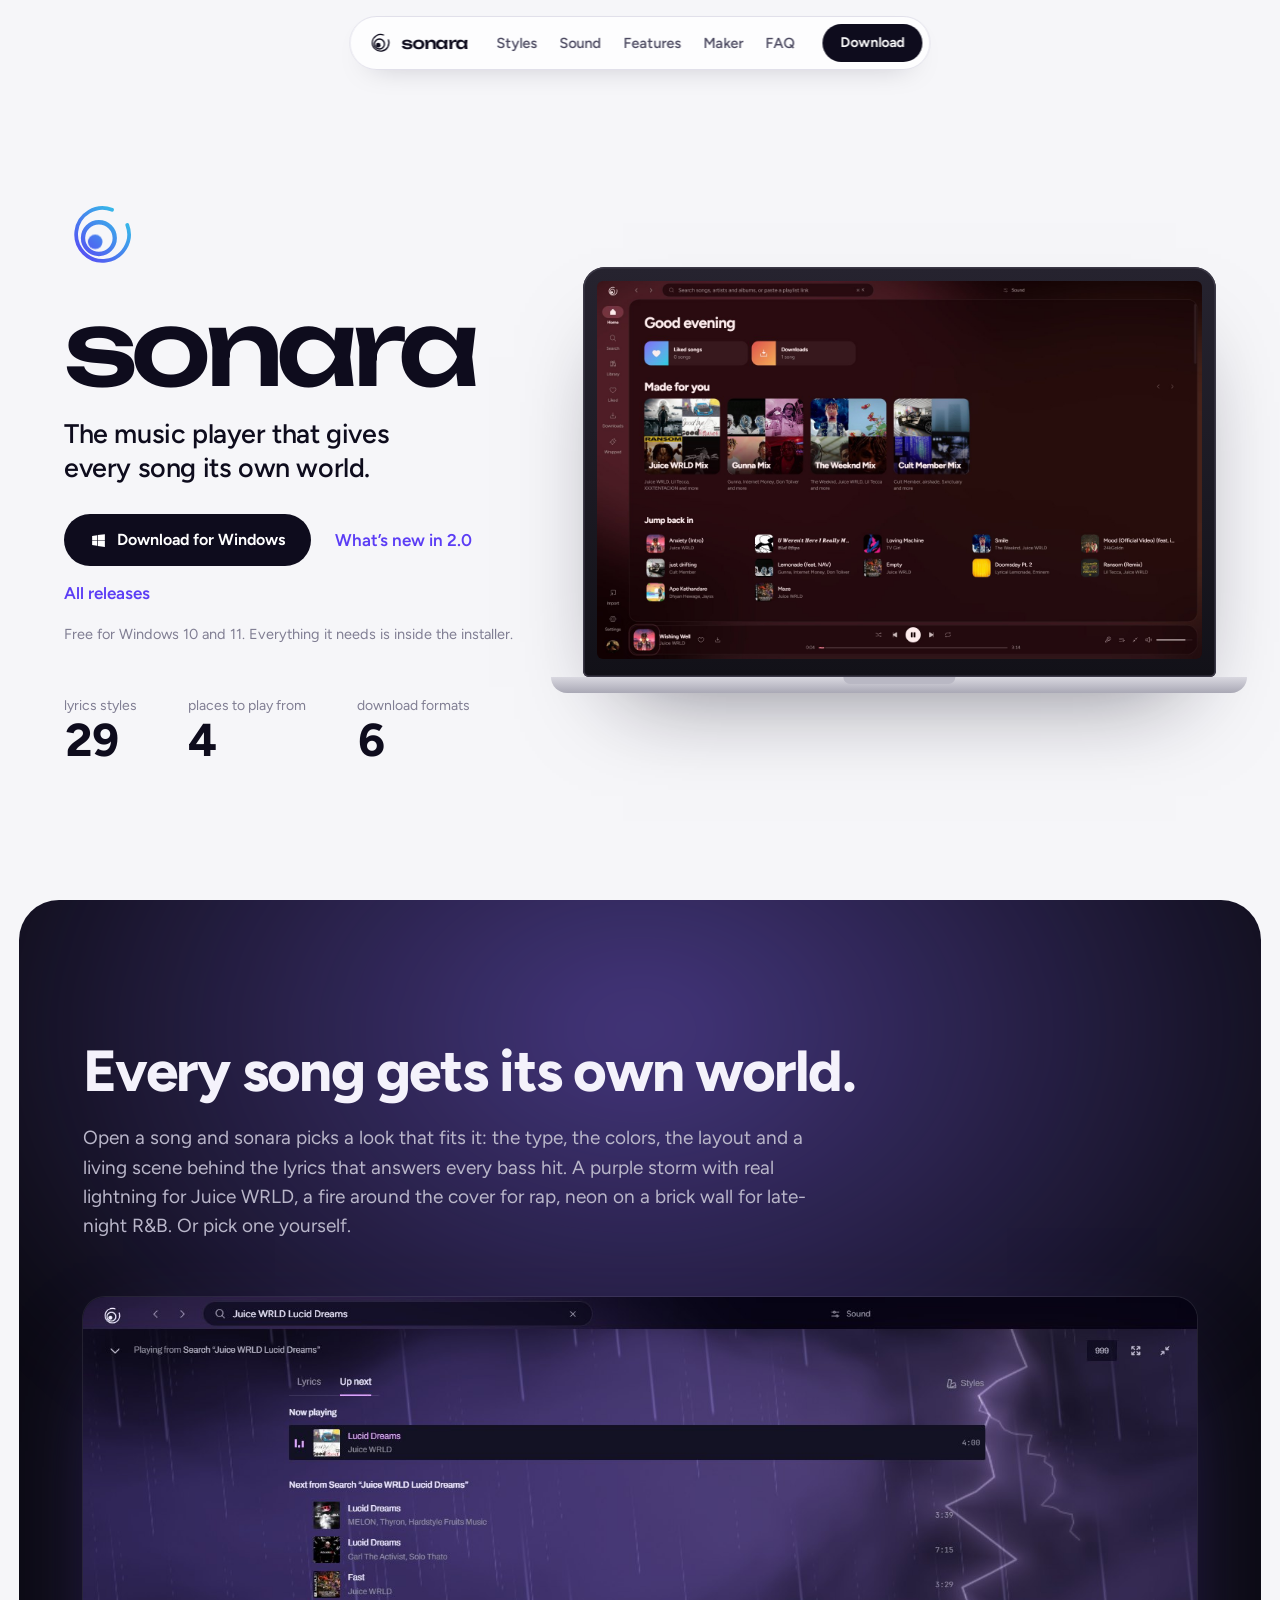
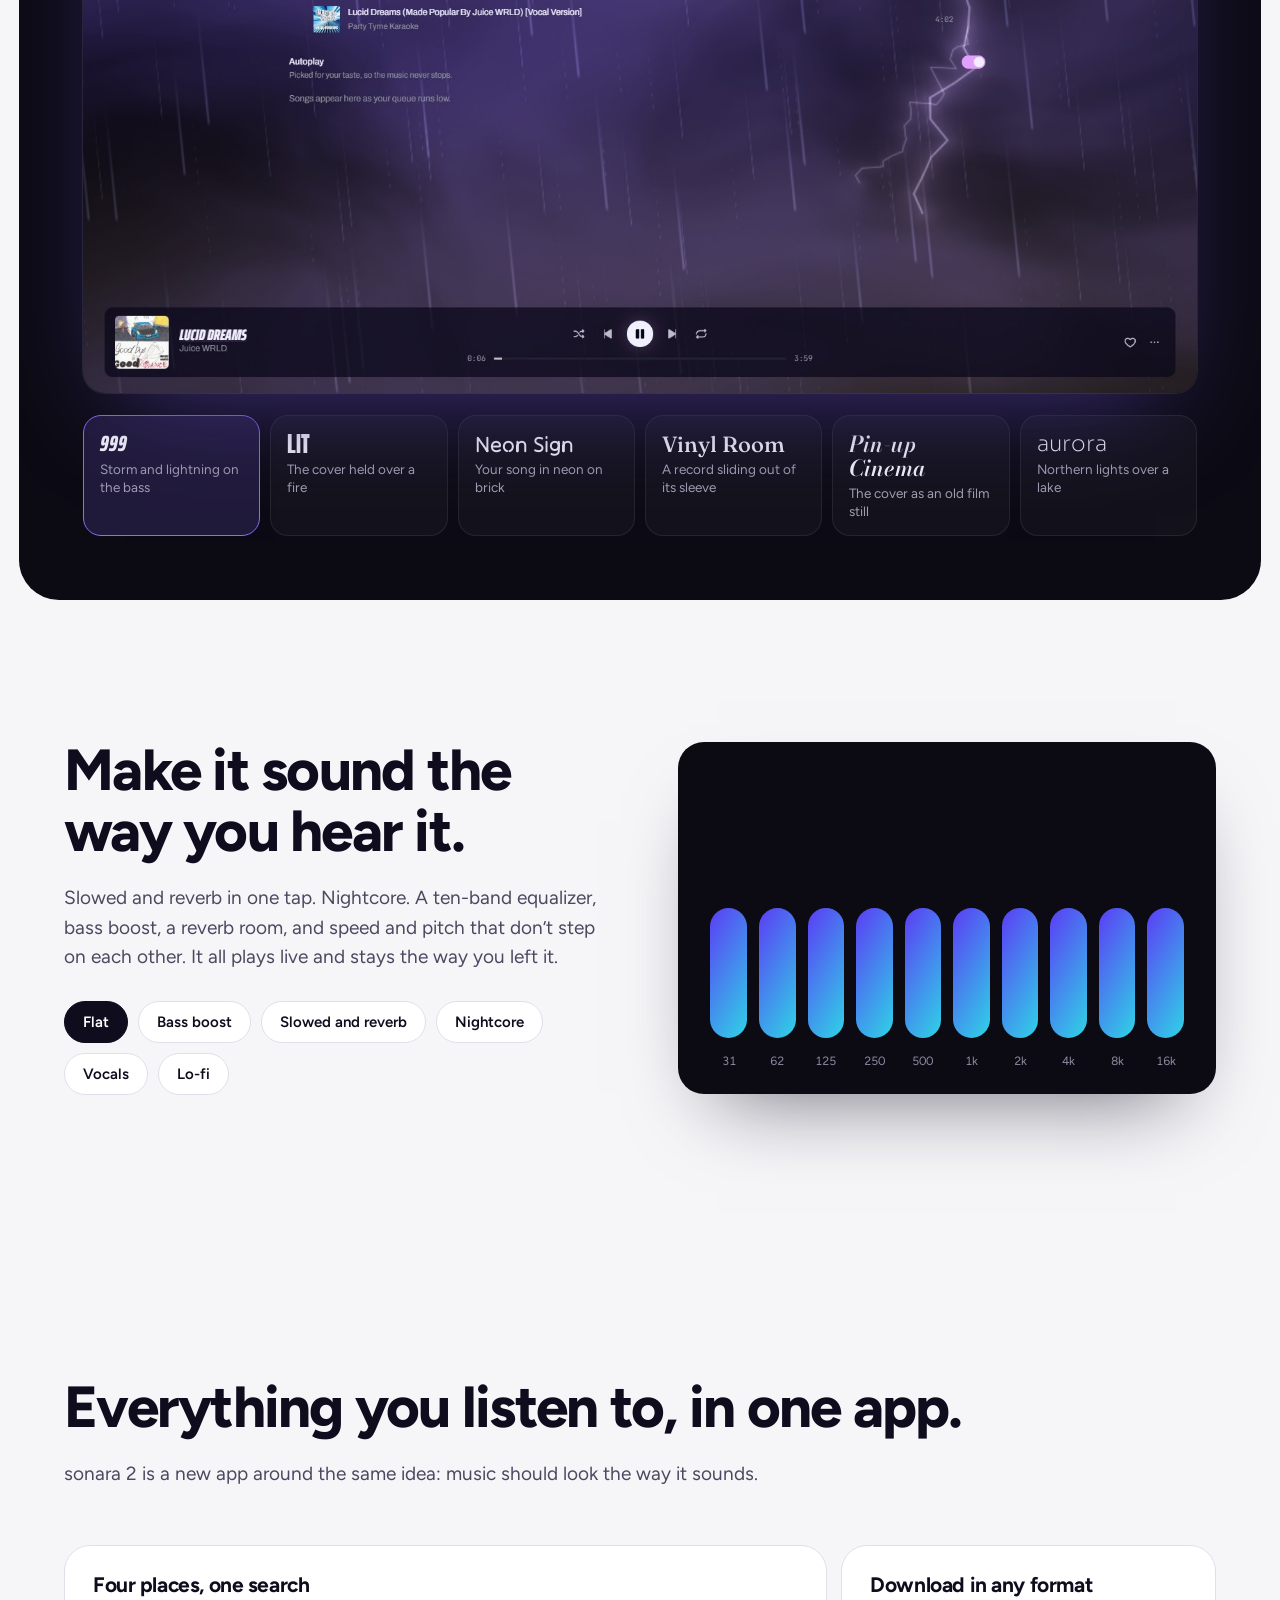
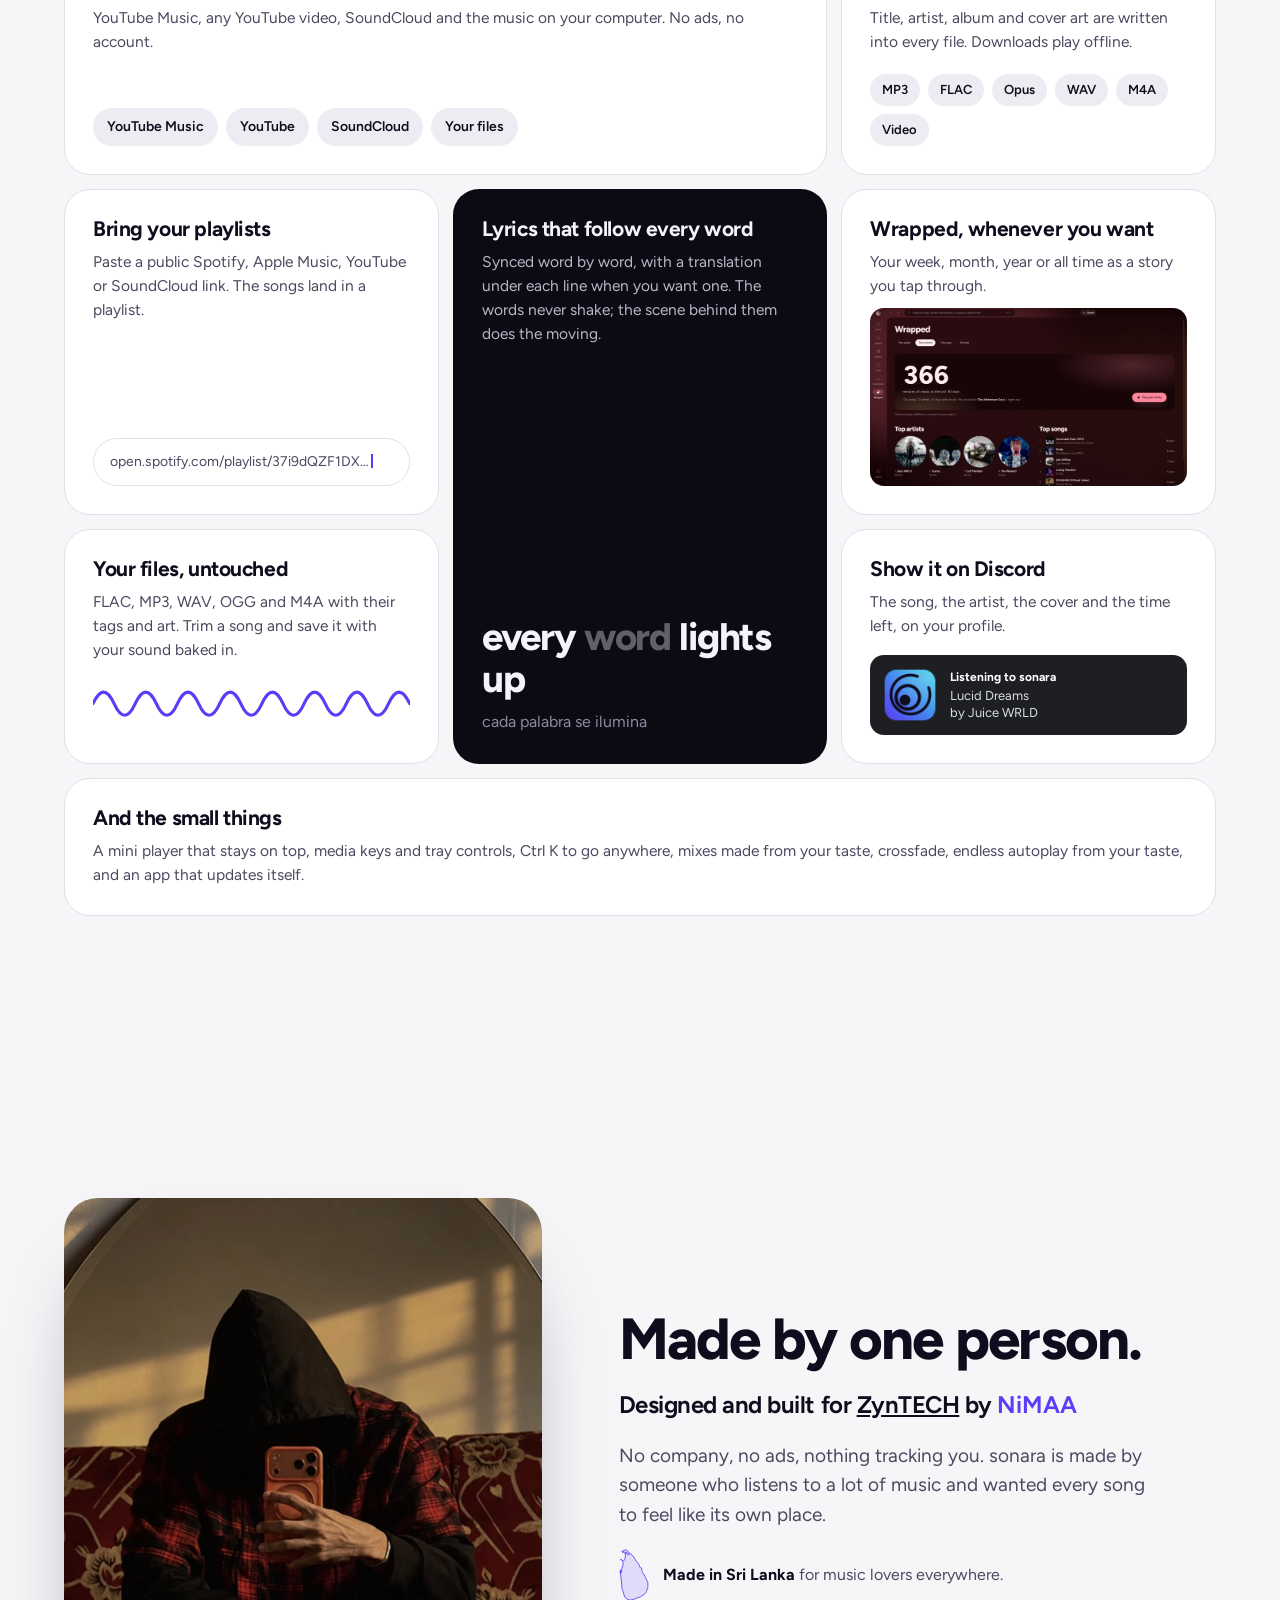
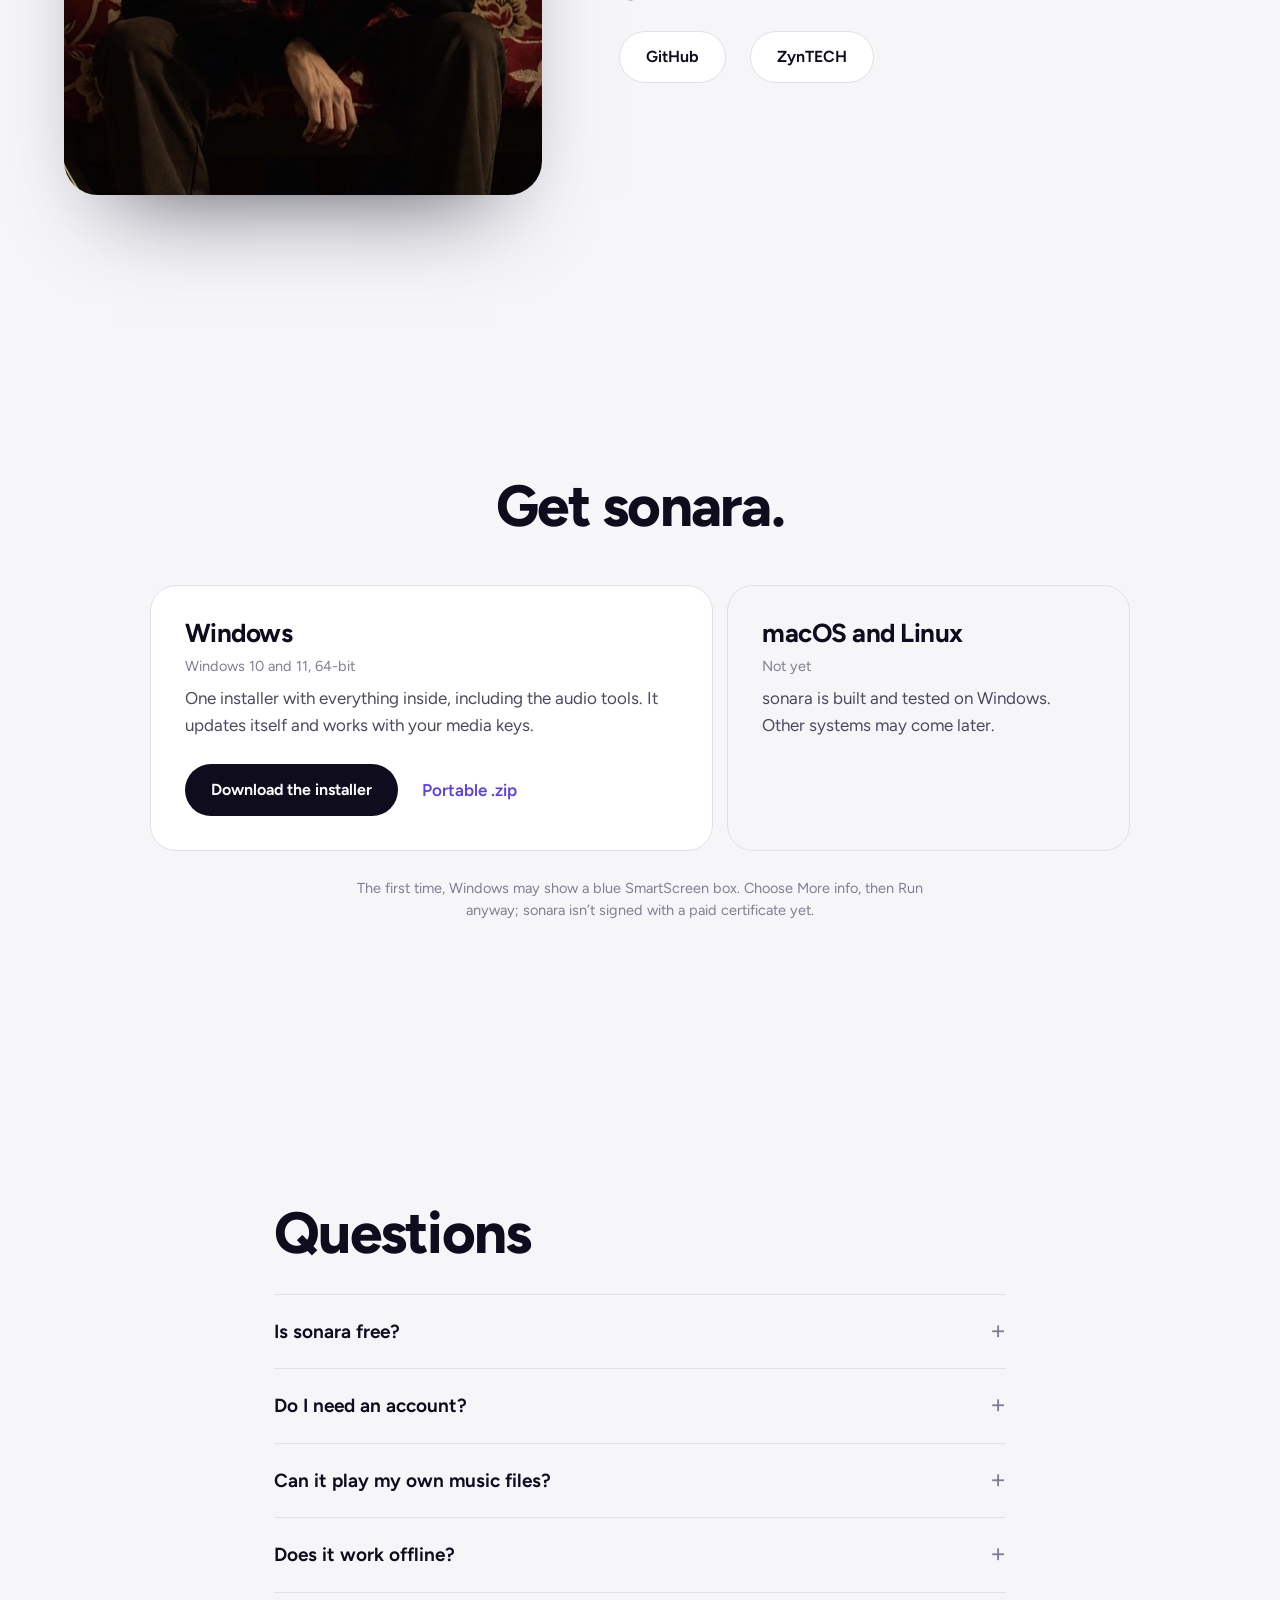
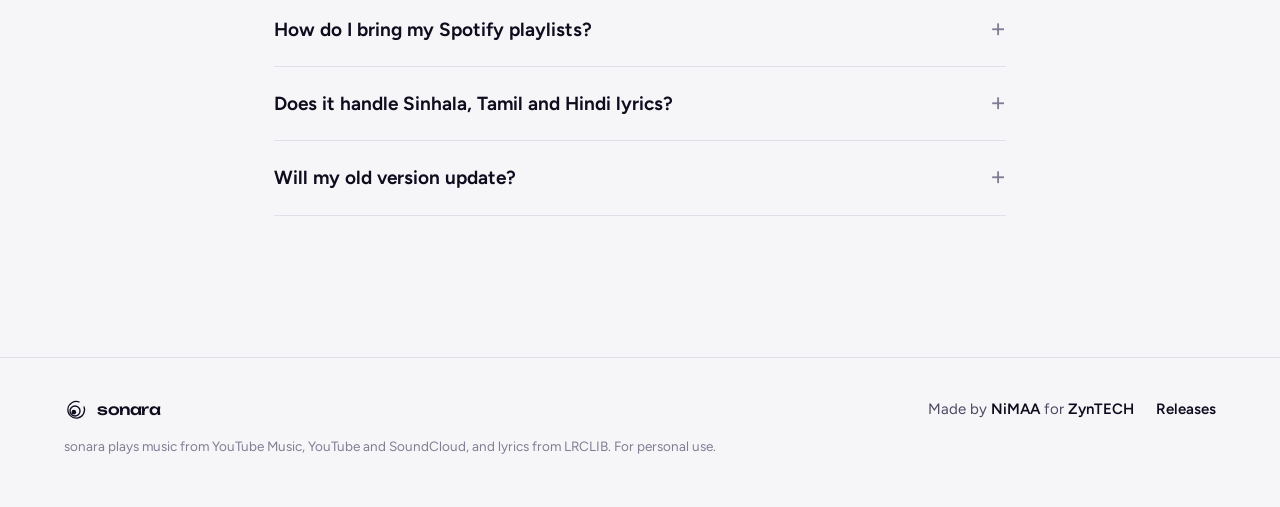
==== commit bf7d7f7d: "Website: made in Sri Lanka" ====
--- a/docs/index.html
+++ b/docs/index.html
@@ -224,6 +224,12 @@
             No company, no ads, nothing tracking you. sonara is made by someone who listens to a lot of music
             and wanted every song to feel like its own place.
           </p>
+          <p class="island">
+            <svg viewBox="-4 -4 108 188" aria-hidden="true">
+              <path d="M12.7 0.0L17.1 0.2L21.8 0.1L25.1 0.8L30.8 7.9L46.3 20.8L54.7 33.8L55.4 36.7L56.6 39.1L58.6 39.8L60.3 41.0L68.7 53.5L69.7 56.0L69.5 58.8L70.0 60.8L72.2 61.8L75.0 62.4L76.8 64.3L79.0 74.3L79.0 77.5L79.7 78.8L90.2 94.5L90.9 96.4L90.7 97.8L91.1 99.0L93.1 101.8L96.3 109.3L97.9 110.9L99.9 117.5L100.0 129.9L99.3 135.5L97.3 142.2L95.0 148.8L92.4 153.6L89.0 157.6L77.1 166.2L73.7 167.9L58.2 173.3L46.9 178.4L36.3 179.8L25.8 177.0L17.9 170.3L13.8 160.5L11.0 150.2L7.0 138.8L3.9 103.6L2.4 93.8L0.0 81.3L0.2 75.9L1.9 70.7L1.9 82.1L3.5 83.5L4.7 82.0L5.7 70.2L6.6 65.2L10.8 52.2L10.9 49.9L10.1 45.0L10.2 42.5L16.5 33.4L18.1 28.0L18.9 22.6L18.6 16.7L17.5 10.9L22.5 12.8L25.3 14.8L28.1 16.2L30.4 15.5L33.2 15.4L31.2 12.3L25.3 9.4L15.6 7.6L12.5 5.3L11.3 3.3L11.9 0.9Z M12.1 8.5L9.2 9.0L6.9 5.9L6.4 4.6L7.0 3.6L7.6 3.2L8.3 3.3L9.4 6.2Z M7.7 35.5L9.0 39.0L5.2 36.6L2.7 34.6L1.8 32.9L7.0 34.8Z" />
+            </svg>
+            <span><strong>Made in Sri Lanka</strong> for music lovers everywhere.</span>
+          </p>
           <div class="cta">
             <a class="btn btn-line" href="https://github.com/FlinnZee">GitHub</a>
             <a class="btn btn-line" href="https://flinnzee.github.io/Zyntech/">ZynTECH</a>
--- a/docs/style.css
+++ b/docs/style.css
@@ -737,6 +737,23 @@
   font-size: 19px;
   max-width: 44ch;
 }
+.maker-copy .island {
+  display: flex;
+  align-items: center;
+  gap: 14px;
+  font-size: 16px;
+}
+.island svg {
+  width: 30px;
+  flex: none;
+  fill: color-mix(in oklab, var(--violet) 14%, transparent);
+  stroke: var(--violet);
+  stroke-width: 3;
+  stroke-linejoin: round;
+}
+.island strong {
+  color: var(--ink);
+}
 .maker-copy .maker-name {
   color: var(--ink);
   font-size: 24px;
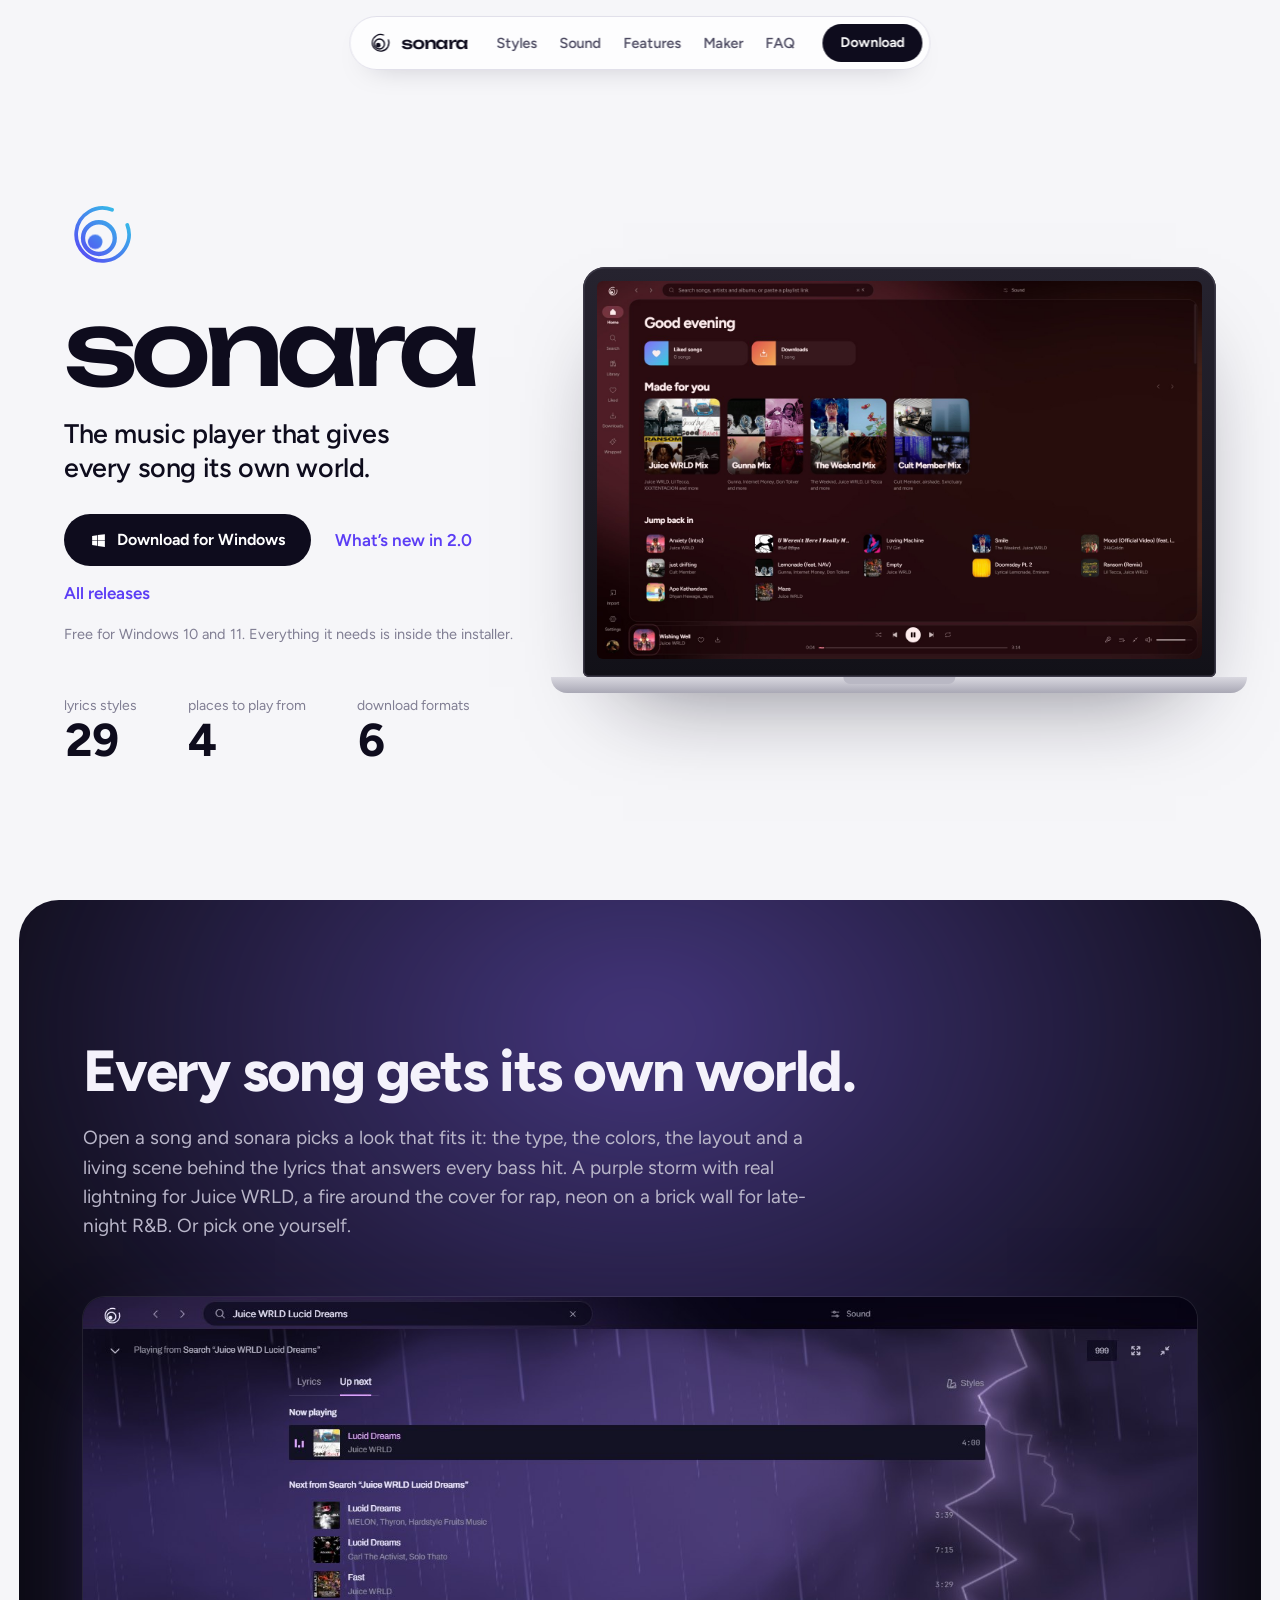
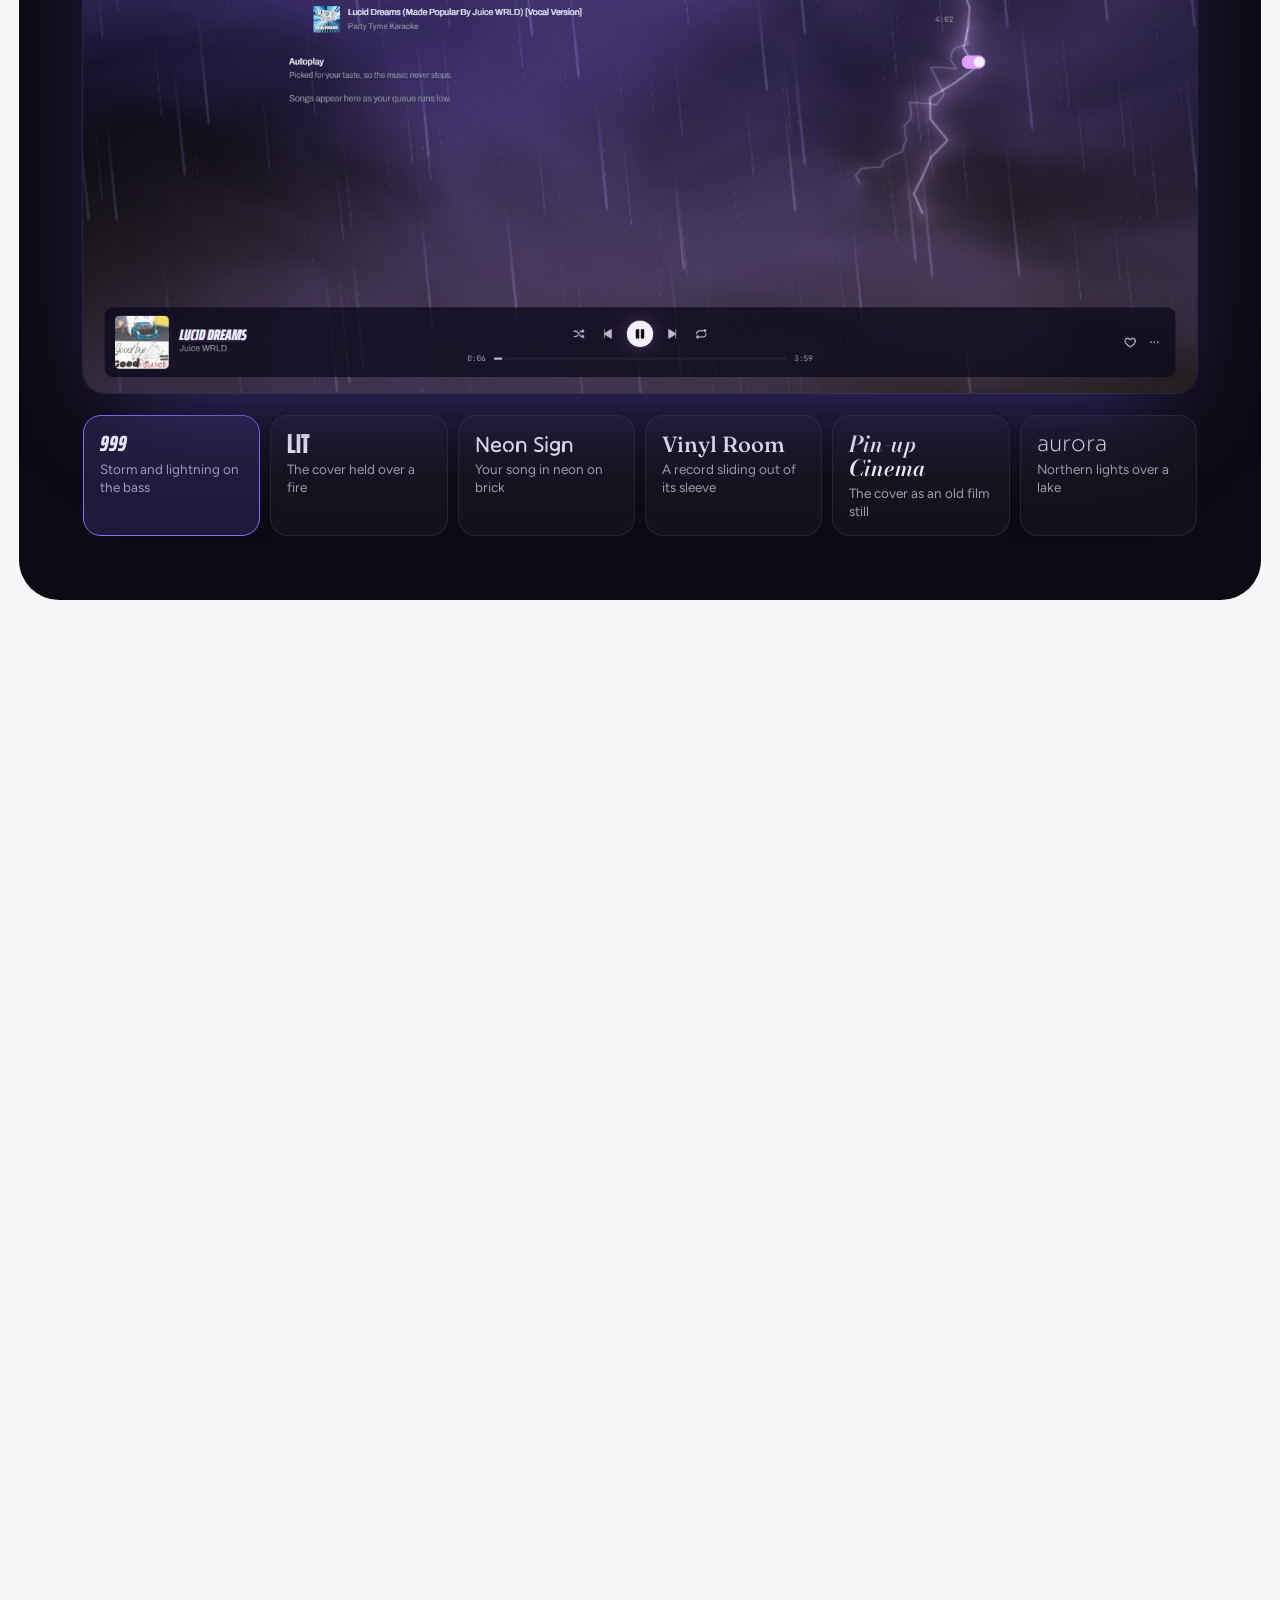
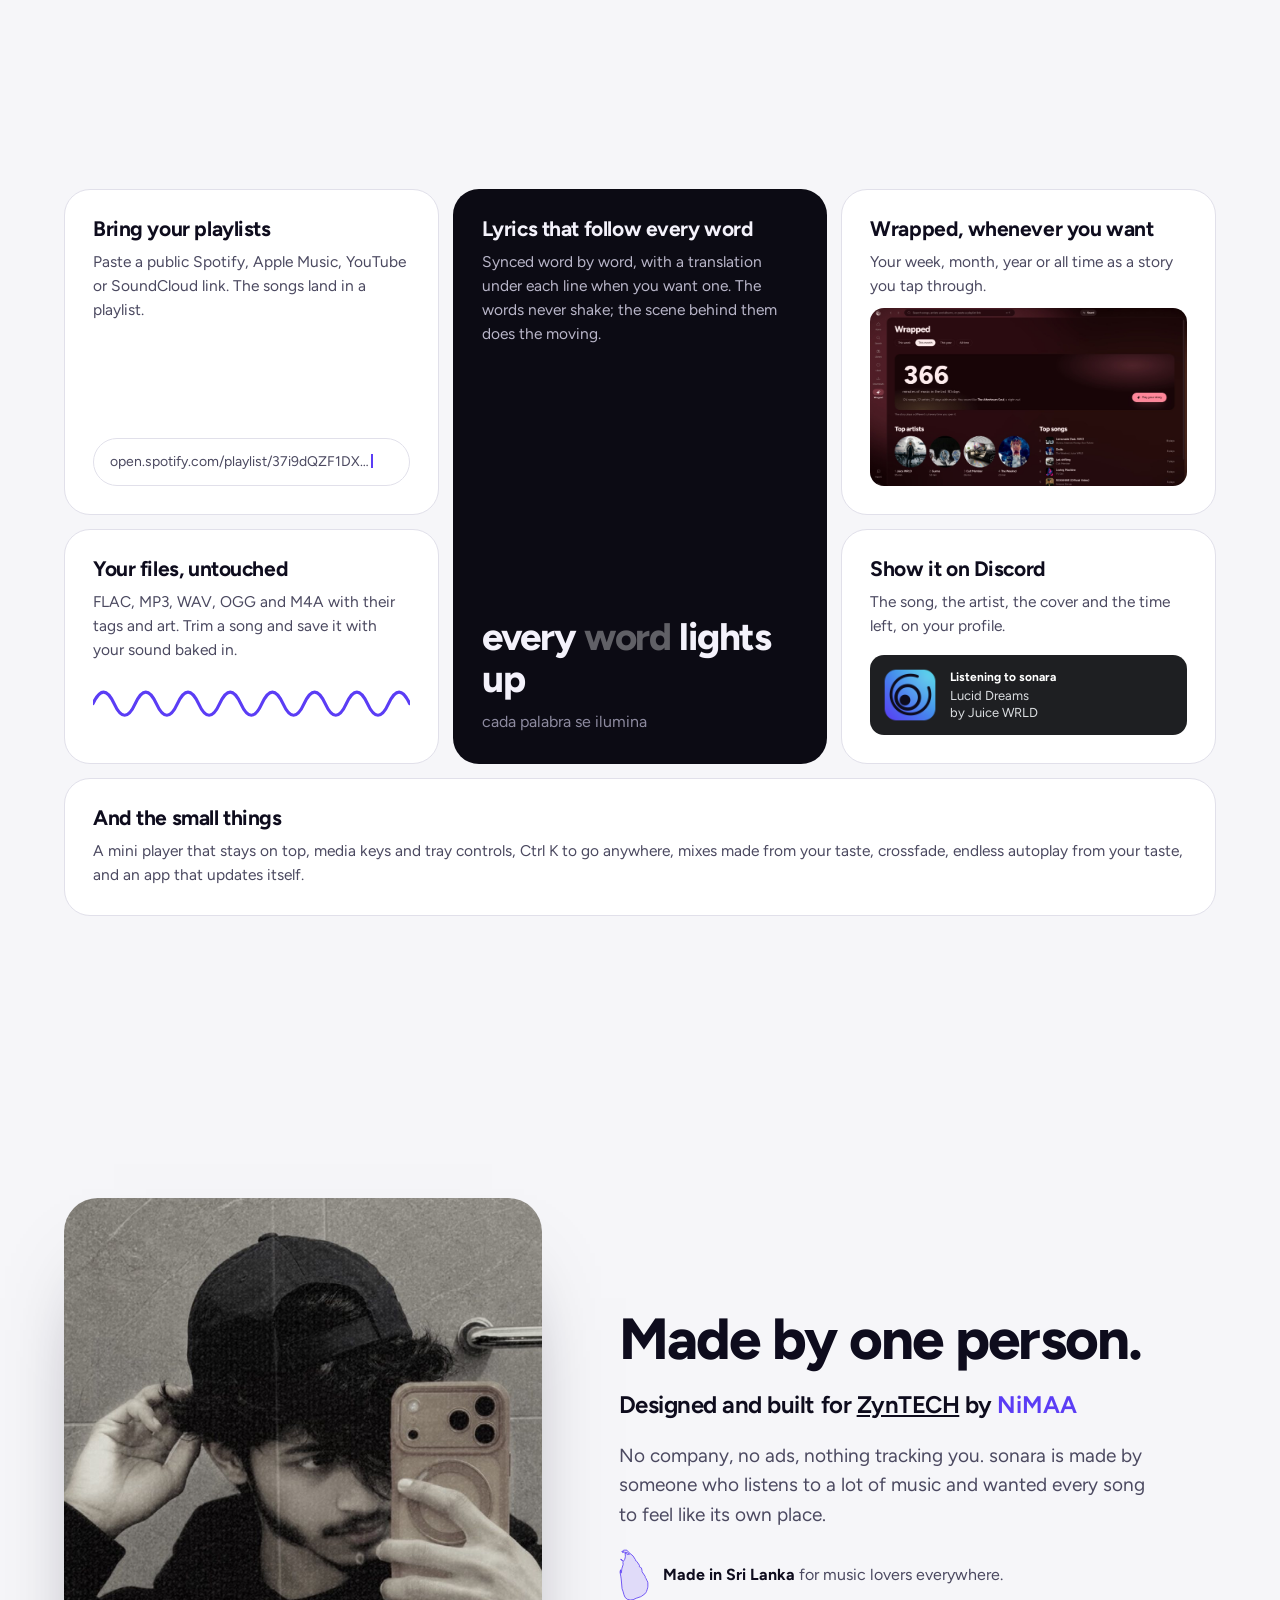
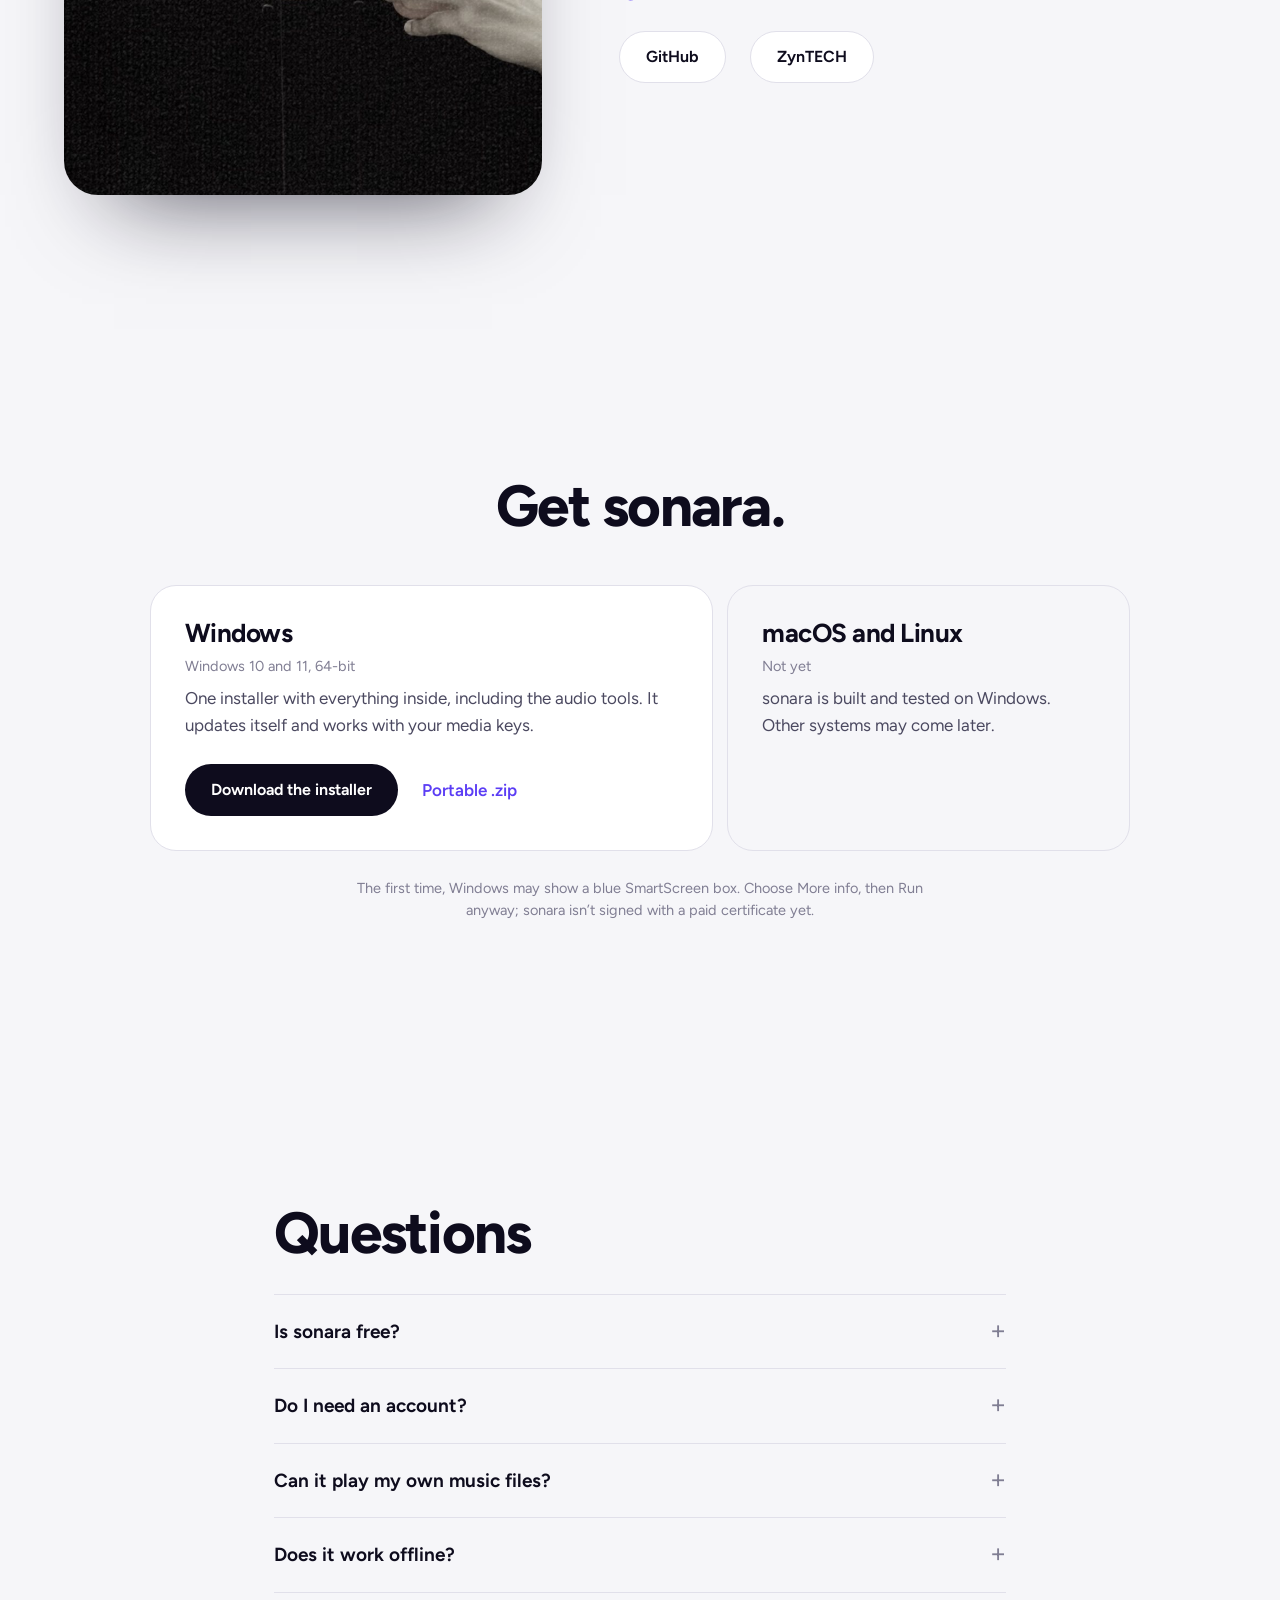
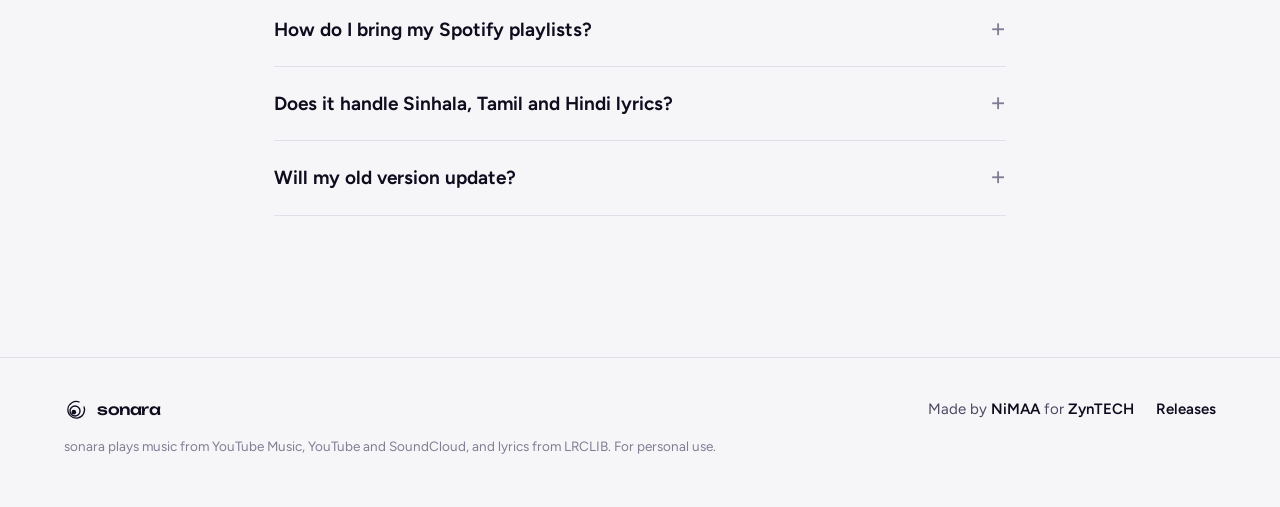
==== commit 27af0e4f: "Website: the maker's new photo" ====
--- a/docs/index.html
+++ b/docs/index.html
@@ -211,13 +211,13 @@
       </section>
 
       <section id="maker" class="maker">
-        <img src="assets/nimaa.jpg" alt="NiMAA, the maker of sonara, in a black hood holding a phone up to a mirror" loading="lazy" />
+        <img src="assets/nimaa.jpg" alt="NiMAA, the maker of sonara, in a black cap holding a phone up to a mirror" loading="lazy" />
         <div class="maker-copy">
           <h2>Made by one person.</h2>
           <p class="maker-name">
             Designed and built for <a href="https://flinnzee.github.io/Zyntech/">ZynTECH</a> by
-            <button type="button" class="who" data-who aria-label="NiMAA, press for the full name">
-              <span>NiMAA</span><span>Theekshana Nirmal</span>
+            <button type="button" class="who" data-who aria-label="NiMAA, press for the other name">
+              <span>NiMAA</span><span>dr.v0id</span>
             </button>
           </p>
           <p>
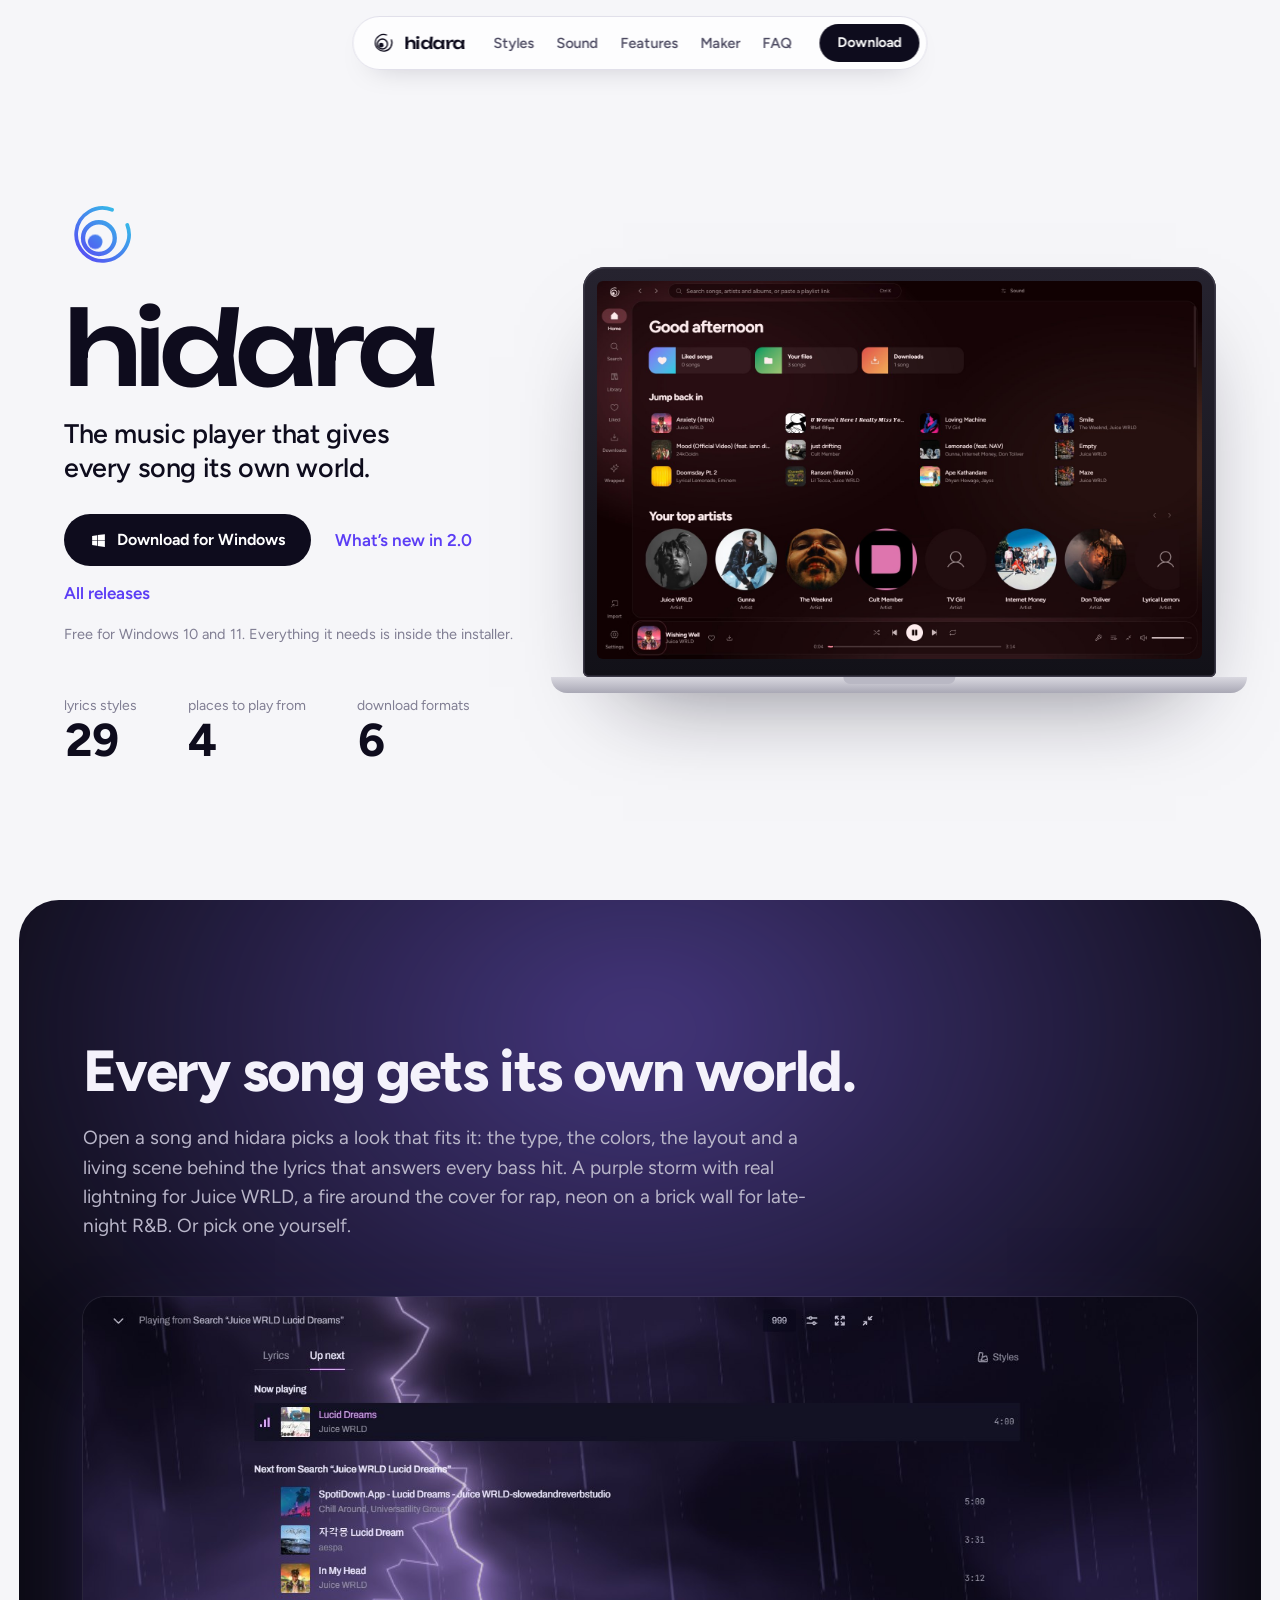
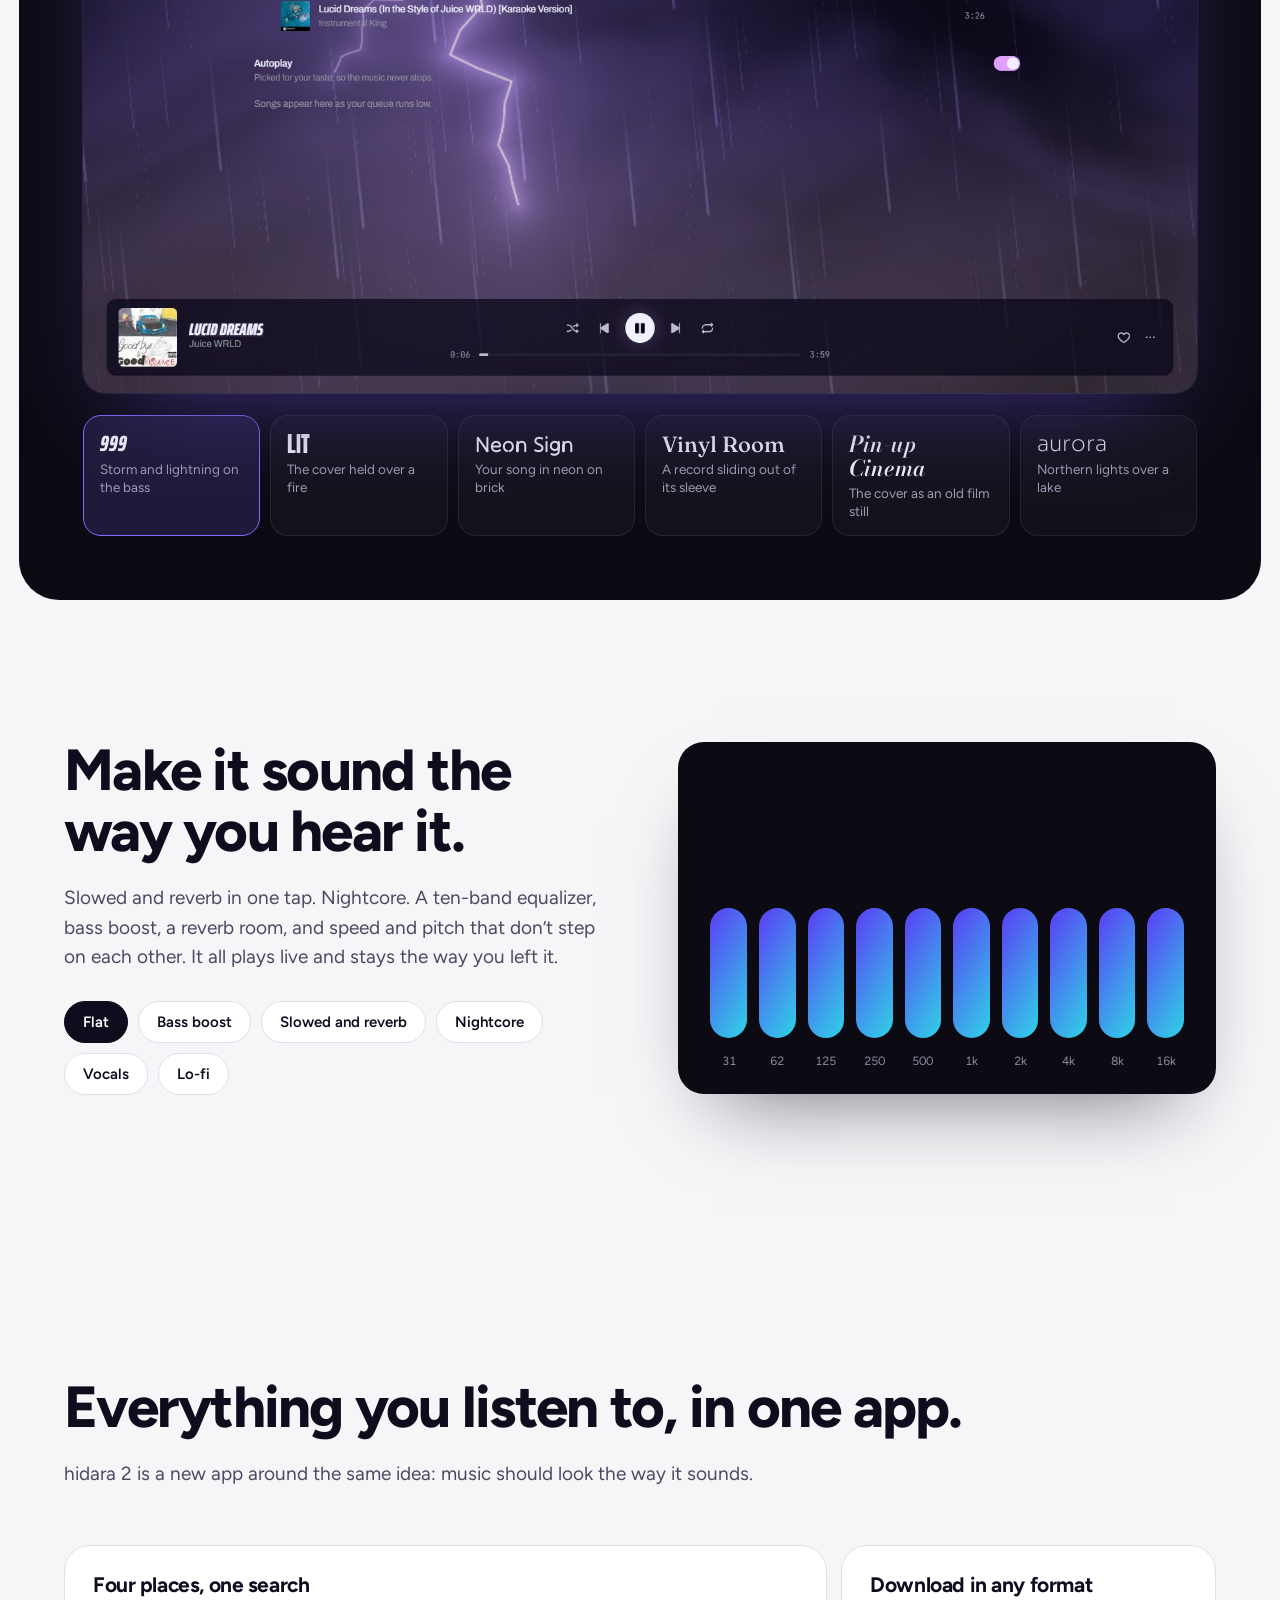
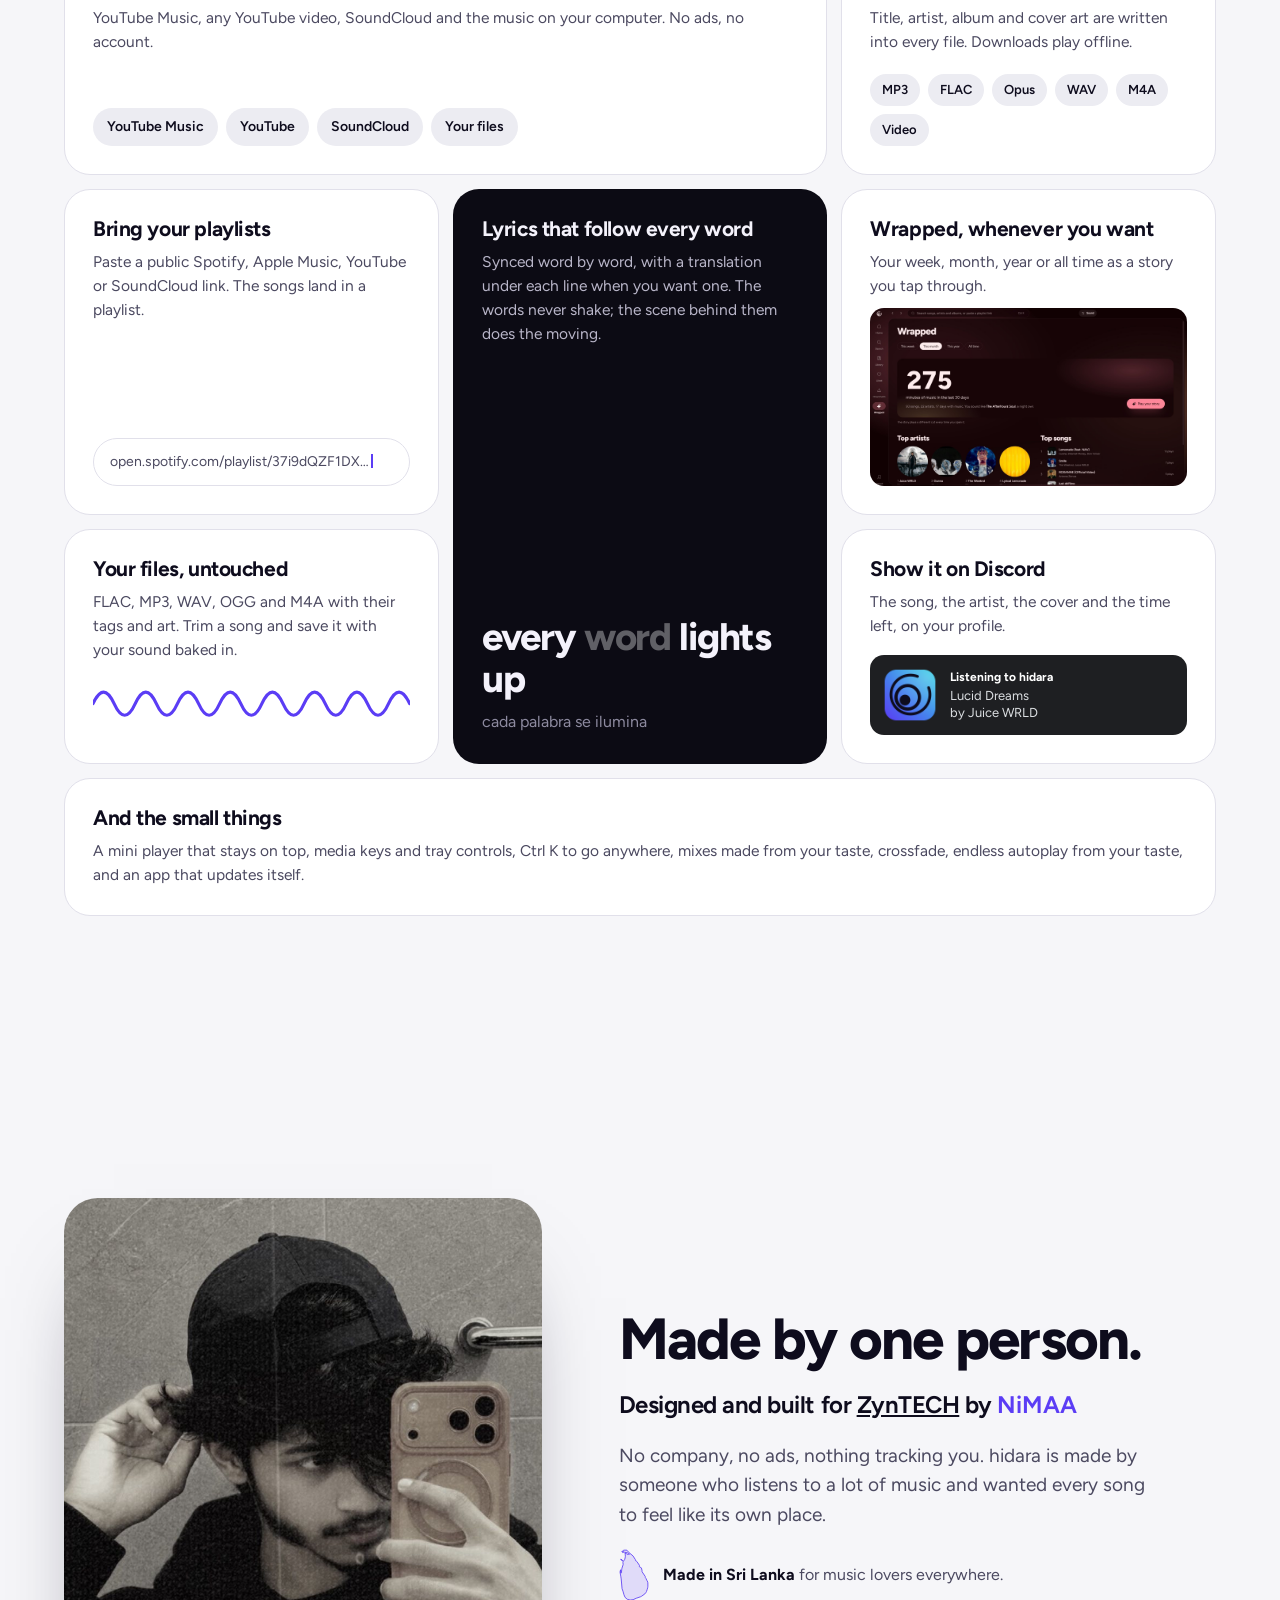
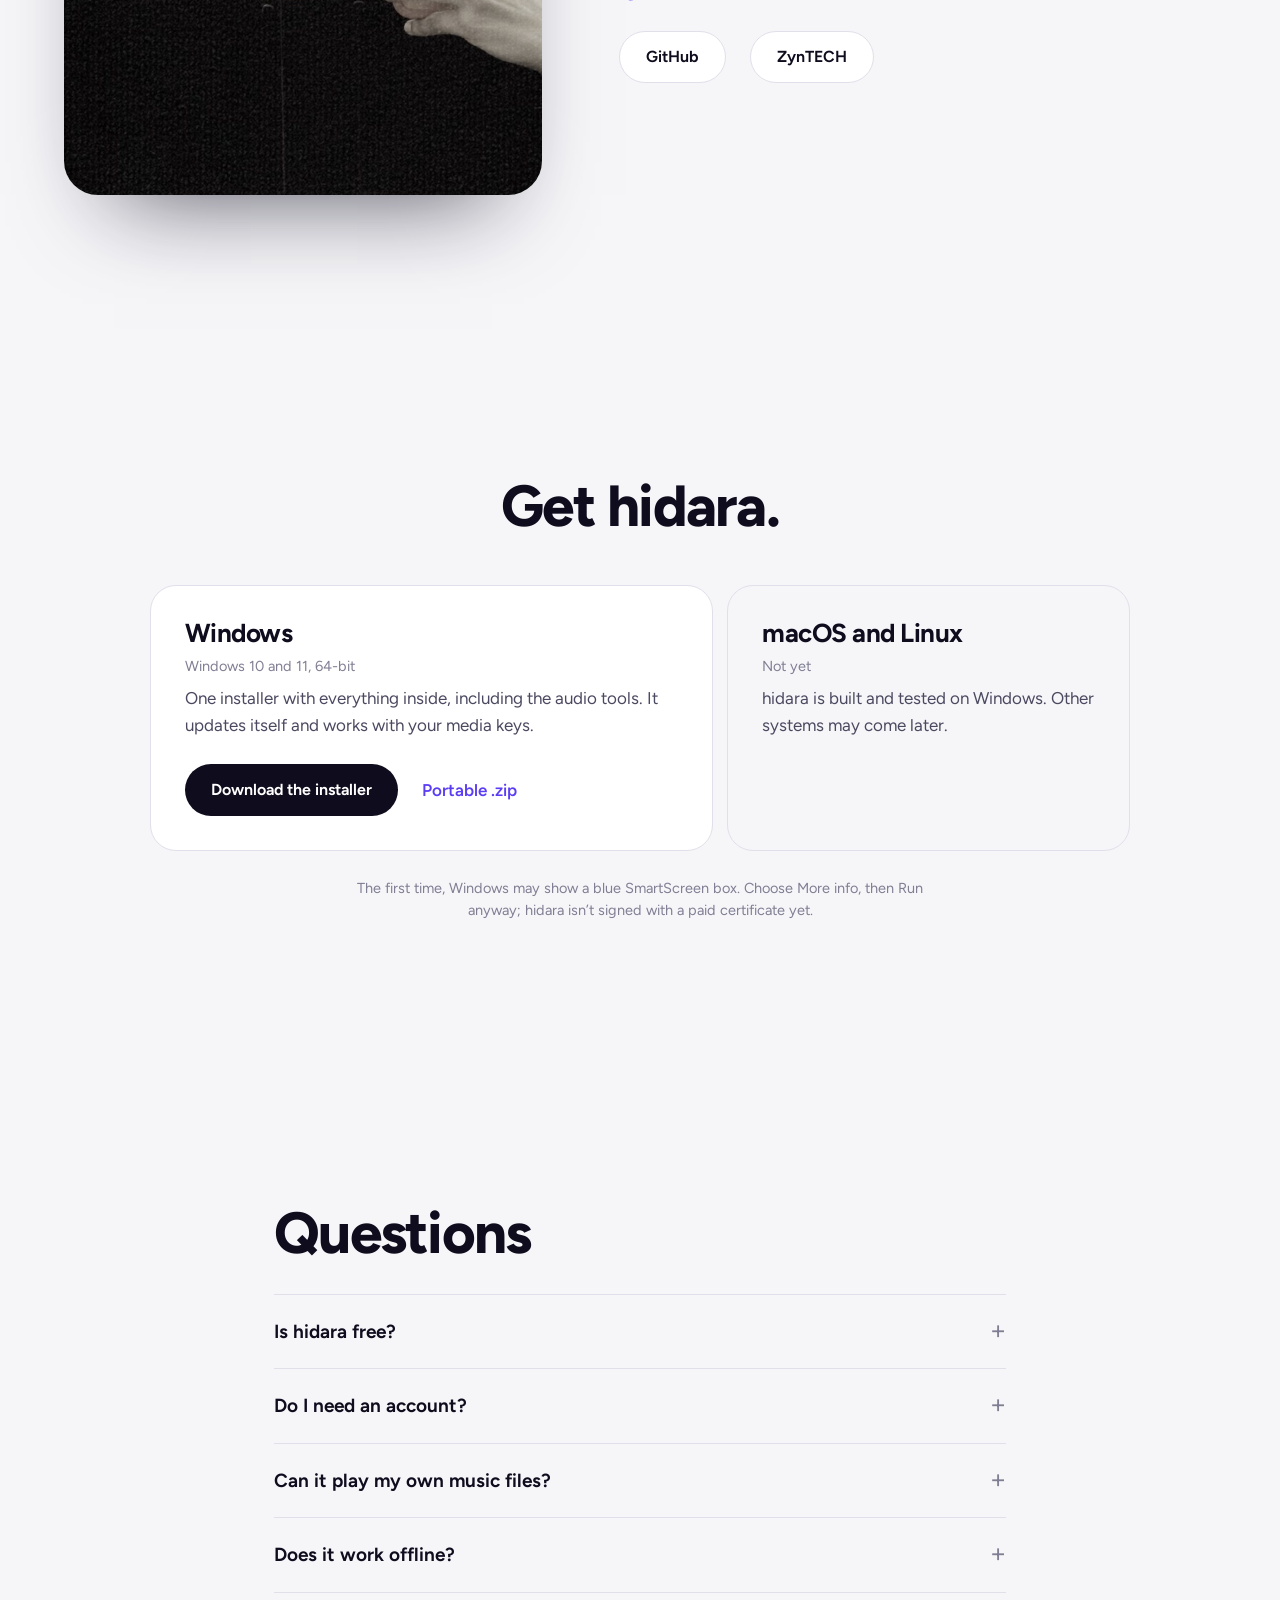
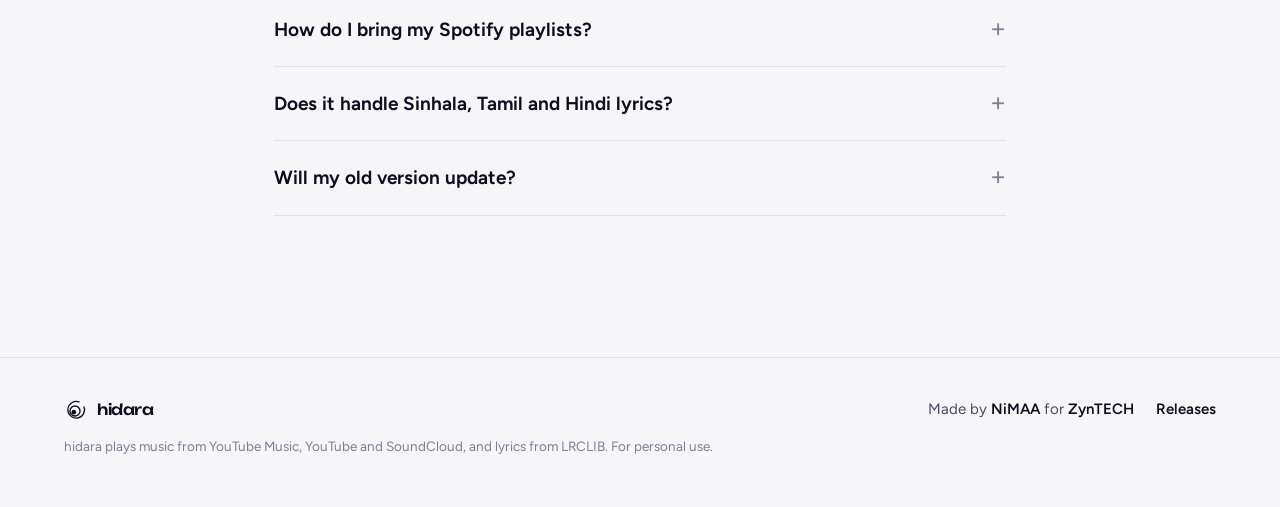
==== commit f266c994: "Website: sonara is now hidara" ====
--- a/docs/index.html
+++ b/docs/index.html
@@ -3,12 +3,12 @@
   <head>
     <meta charset="utf-8" />
     <meta name="viewport" content="width=device-width, initial-scale=1" />
-    <title>sonara, the music player that gives every song its own world</title>
+    <title>hidara, the music player that gives every song its own world</title>
     <meta
       name="description"
       content="A free music player for Windows. YouTube Music, YouTube, SoundCloud and your own files in one app, lyrics with a living look for every song, downloads in any format and a sound you can shape."
     />
-    <meta property="og:title" content="sonara" />
+    <meta property="og:title" content="hidara" />
     <meta property="og:description" content="The music player that gives every song its own world. Free for Windows." />
     <meta property="og:image" content="assets/app-home.jpg" />
     <meta name="theme-color" content="#f6f6f9" />
@@ -27,13 +27,13 @@
   </head>
   <body>
     <header class="nav">
-      <a class="brand" href="#top" aria-label="sonara home">
+      <a class="brand" href="#top" aria-label="hidara home">
         <svg class="mark" viewBox="0 0 1024 1024" aria-hidden="true">
           <circle cx="470" cy="554" r="214" />
           <path d="M852.5 376.9A356 356 0 1 1 647.4 171.5" />
           <circle class="dot" cx="420" cy="604" r="98" />
         </svg>
-        <span>sonara</span>
+        <span>hidara</span>
       </a>
       <nav aria-label="Sections">
         <a href="#styles">Styles</a>
@@ -63,7 +63,7 @@
               <circle class="dot" cx="420" cy="604" r="98" />
             </svg>
           </div>
-          <h1 class="wordmark">sonara</h1>
+          <h1 class="wordmark">hidara</h1>
           <p class="lead">The music player that gives every song its own world.</p>
           <div class="cta">
             <a class="btn btn-ink" href="download.html">
@@ -71,7 +71,7 @@
               Download for Windows
             </a>
             <a class="text-link" href="#features">What’s new in 2.0</a>
-            <a class="text-link" href="https://github.com/FlinnZee/sonara-releases/releases">All releases</a>
+            <a class="text-link" href="https://github.com/FlinnZee/hidara-releases/releases">All releases</a>
           </div>
           <p class="meta" data-version>Free for Windows 10 and 11. Everything it needs is inside the installer.</p>
           <dl class="stats">
@@ -81,9 +81,9 @@
             <div><dt>6</dt><dd>download formats</dd></div>
           </dl>
         </div>
-        <figure class="laptop" aria-label="sonara on a laptop">
+        <figure class="laptop" aria-label="hidara on a laptop">
           <div class="lid">
-            <img src="assets/app-home.jpg" alt="sonara’s Home: a greeting, your playlists, mixes made for you and songs to jump back into" />
+            <img src="assets/app-home.jpg" alt="hidara’s Home: a greeting, your playlists, mixes made for you and songs to jump back into" />
           </div>
           <div class="deck"></div>
         </figure>
@@ -93,7 +93,7 @@
         <div class="section-head">
           <h2>Every song gets its own world.</h2>
           <p>
-            Open a song and sonara picks a look that fits it: the type, the colors, the layout and a living
+            Open a song and hidara picks a look that fits it: the type, the colors, the layout and a living
             scene behind the lyrics that answers every bass hit. A purple storm with real lightning for Juice
             WRLD, a fire around the cover for rap, neon on a brick wall for late-night R&amp;B. Or pick one
             yourself.
@@ -159,7 +159,7 @@
       <section id="features" class="features">
         <div class="section-head">
           <h2>Everything you listen to, in one app.</h2>
-          <p>sonara 2 is a new app around the same idea: music should look the way it sounds.</p>
+          <p>hidara 2 is a new app around the same idea: music should look the way it sounds.</p>
         </div>
         <div class="bento">
           <article class="tile tile-wide">
@@ -188,7 +188,7 @@
           <article class="tile">
             <h3>Wrapped, whenever you want</h3>
             <p>Your week, month, year or all time as a story you tap through.</p>
-            <img src="assets/app-wrapped.jpg" alt="sonara Wrapped" loading="lazy" />
+            <img src="assets/app-wrapped.jpg" alt="hidara Wrapped" loading="lazy" />
           </article>
           <article class="tile">
             <h3>Your files, untouched</h3>
@@ -200,7 +200,7 @@
             <p>The song, the artist, the cover and the time left, on your profile.</p>
             <div class="discord" aria-hidden="true">
               <img src="icon.png" alt="" />
-              <div><b>Listening to sonara</b><span>Lucid Dreams</span><span>by Juice WRLD</span></div>
+              <div><b>Listening to hidara</b><span>Lucid Dreams</span><span>by Juice WRLD</span></div>
             </div>
           </article>
           <article class="tile tile-full">
@@ -211,7 +211,7 @@
       </section>
 
       <section id="maker" class="maker">
-        <img src="assets/nimaa.jpg" alt="NiMAA, the maker of sonara, in a black cap holding a phone up to a mirror" loading="lazy" />
+        <img src="assets/nimaa.jpg" alt="NiMAA, the maker of hidara, in a black cap holding a phone up to a mirror" loading="lazy" />
         <div class="maker-copy">
           <h2>Made by one person.</h2>
           <p class="maker-name">
@@ -221,7 +221,7 @@
             </button>
           </p>
           <p>
-            No company, no ads, nothing tracking you. sonara is made by someone who listens to a lot of music
+            No company, no ads, nothing tracking you. hidara is made by someone who listens to a lot of music
             and wanted every song to feel like its own place.
           </p>
           <p class="island">
@@ -238,7 +238,7 @@
       </section>
 
       <section id="download" class="download">
-        <h2>Get sonara.</h2>
+        <h2>Get hidara.</h2>
         <div class="dl-cards">
           <article class="dl-card">
             <h3>Windows</h3>
@@ -246,28 +246,28 @@
             <p>One installer with everything inside, including the audio tools. It updates itself and works with your media keys.</p>
             <div class="cta">
               <a class="btn btn-ink" href="download.html">Download the installer</a>
-              <a class="text-link" data-portable href="https://github.com/FlinnZee/sonara-releases/releases/latest">Portable .zip</a>
+              <a class="text-link" data-portable href="https://github.com/FlinnZee/hidara-releases/releases/latest">Portable .zip</a>
             </div>
           </article>
           <article class="dl-card quiet">
             <h3>macOS and Linux</h3>
             <p class="muted">Not yet</p>
-            <p>sonara is built and tested on Windows. Other systems may come later.</p>
+            <p>hidara is built and tested on Windows. Other systems may come later.</p>
           </article>
         </div>
         <p class="note">
-          The first time, Windows may show a blue SmartScreen box. Choose More info, then Run anyway; sonara
+          The first time, Windows may show a blue SmartScreen box. Choose More info, then Run anyway; hidara
           isn’t signed with a paid certificate yet.
         </p>
       </section>
 
       <section id="faq" class="faq">
         <h2>Questions</h2>
-        <details><summary>Is sonara free?</summary><p>Yes. No subscription, no paid tier, no ads.</p></details>
+        <details><summary>Is hidara free?</summary><p>Yes. No subscription, no paid tier, no ads.</p></details>
         <details><summary>Do I need an account?</summary><p>No. Install it and press play. It doesn’t ask you to sign in and doesn’t collect what you listen to.</p></details>
-        <details><summary>Can it play my own music files?</summary><p>Yes. Add a folder and sonara reads FLAC, MP3, WAV, OGG and M4A with their tags and cover art. It never moves or changes the files, and a .lrc file next to a song becomes its lyrics.</p></details>
+        <details><summary>Can it play my own music files?</summary><p>Yes. Add a folder and hidara reads FLAC, MP3, WAV, OGG and M4A with their tags and cover art. It never moves or changes the files, and a .lrc file next to a song becomes its lyrics.</p></details>
         <details><summary>Does it work offline?</summary><p>Downloaded songs and your own files play without a connection.</p></details>
-        <details><summary>How do I bring my Spotify playlists?</summary><p>Paste the link to a public playlist into the search box or the Import page. sonara finds each song and lets you check the matches before saving.</p></details>
+        <details><summary>How do I bring my Spotify playlists?</summary><p>Paste the link to a public playlist into the search box or the Import page. hidara finds each song and lets you check the matches before saving.</p></details>
         <details><summary>Does it handle Sinhala, Tamil and Hindi lyrics?</summary><p>Yes, they render properly, and there are styles made for love songs. Turn on translation to read a line in another language under each lyric.</p></details>
         <details><summary>Will my old version update?</summary><p>Yes. Installed copies download the new version in the background and ask to restart.</p></details>
       </section>
@@ -280,13 +280,13 @@
           <path d="M852.5 376.9A356 356 0 1 1 647.4 171.5" />
           <circle class="dot" cx="420" cy="604" r="98" />
         </svg>
-        sonara
+        hidara
       </p>
       <p class="foot-links">
         <span>Made by <a href="https://github.com/FlinnZee">NiMAA</a> for <a href="https://flinnzee.github.io/Zyntech/">ZynTECH</a></span>
-        <a href="https://github.com/FlinnZee/sonara-releases/releases">Releases</a>
+        <a href="https://github.com/FlinnZee/hidara-releases/releases">Releases</a>
       </p>
-      <p class="fine">sonara plays music from YouTube Music, YouTube and SoundCloud, and lyrics from LRCLIB. For personal use.</p>
+      <p class="fine">hidara plays music from YouTube Music, YouTube and SoundCloud, and lyrics from LRCLIB. For personal use.</p>
     </footer>
     <script src="site.js" defer></script>
   </body>
--- a/docs/style.css
+++ b/docs/style.css
@@ -1,4 +1,4 @@
-/* sonara website. Light paper, ink type, the app's own violet-to-cyan as the one color. */
+/* hidara website. Light paper, ink type, the app's own violet-to-cyan as the one color. */
 
 :root {
   --paper: #f6f6f9;
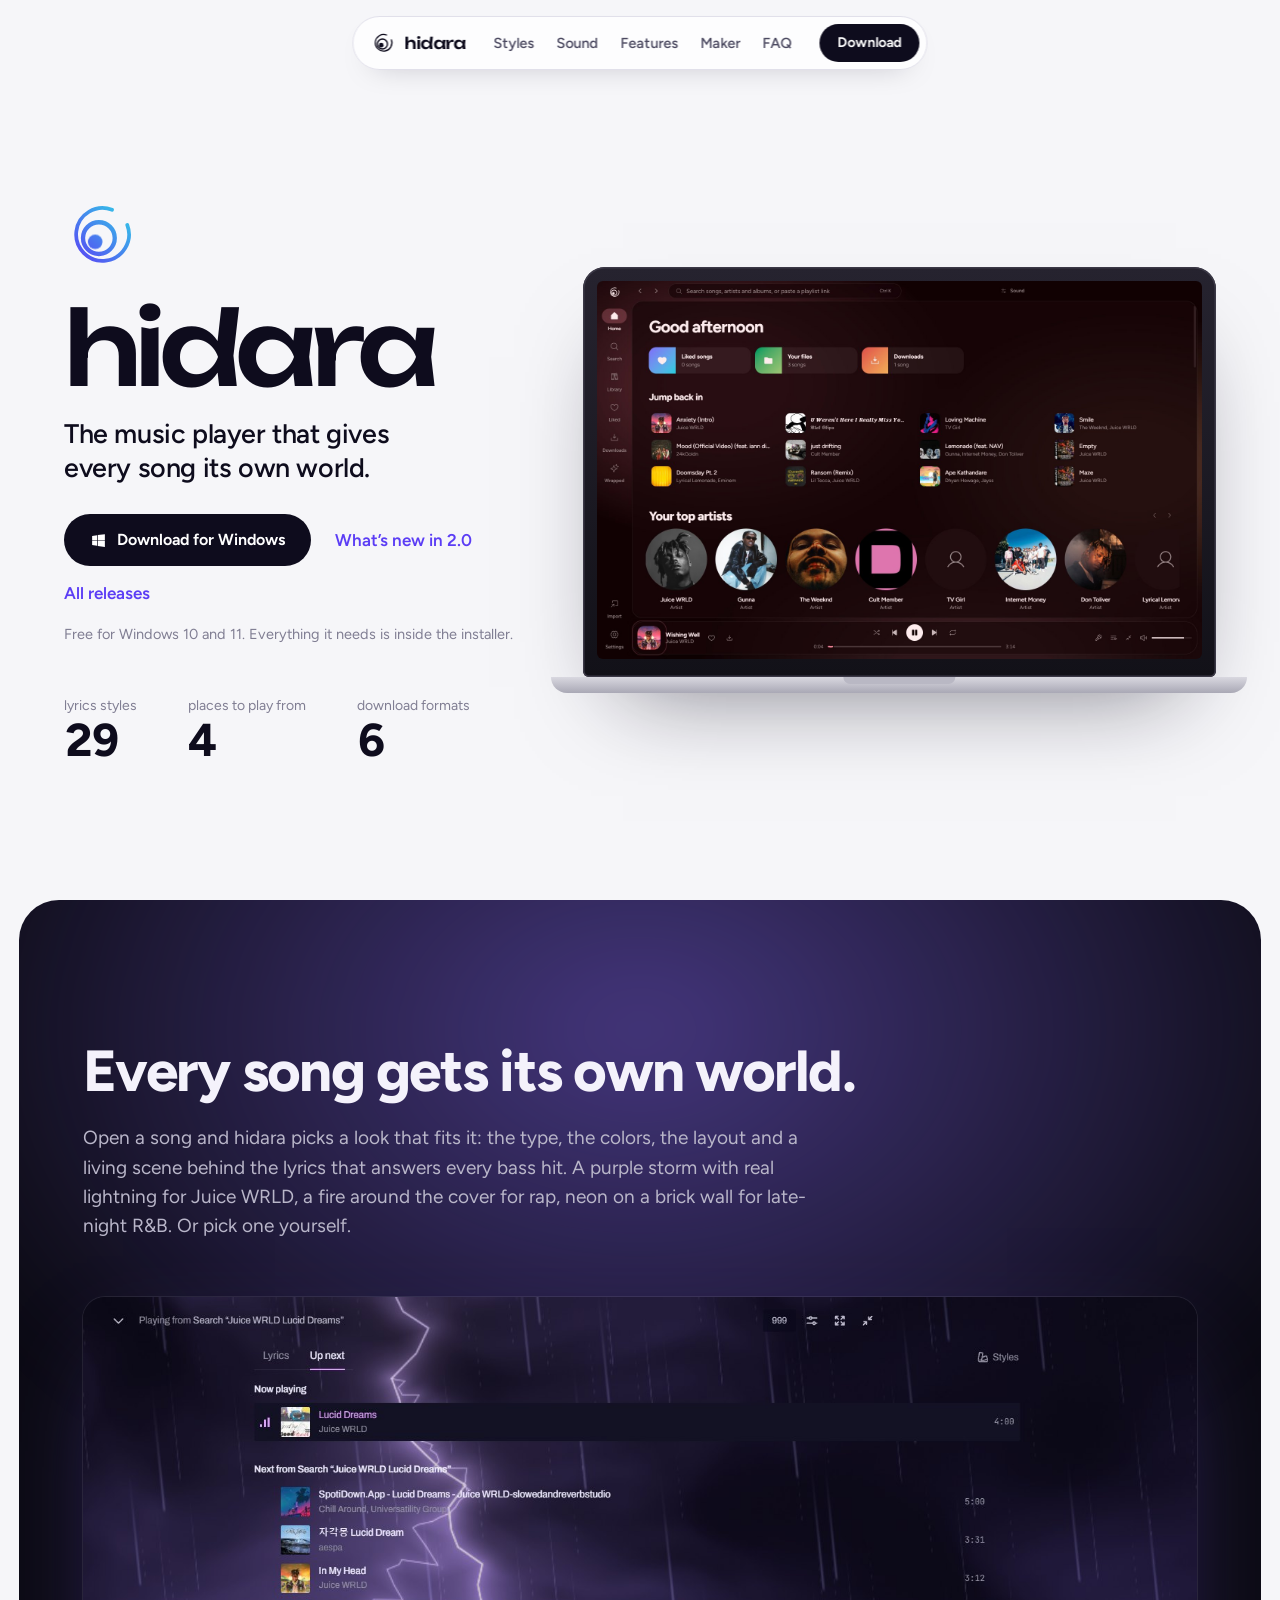
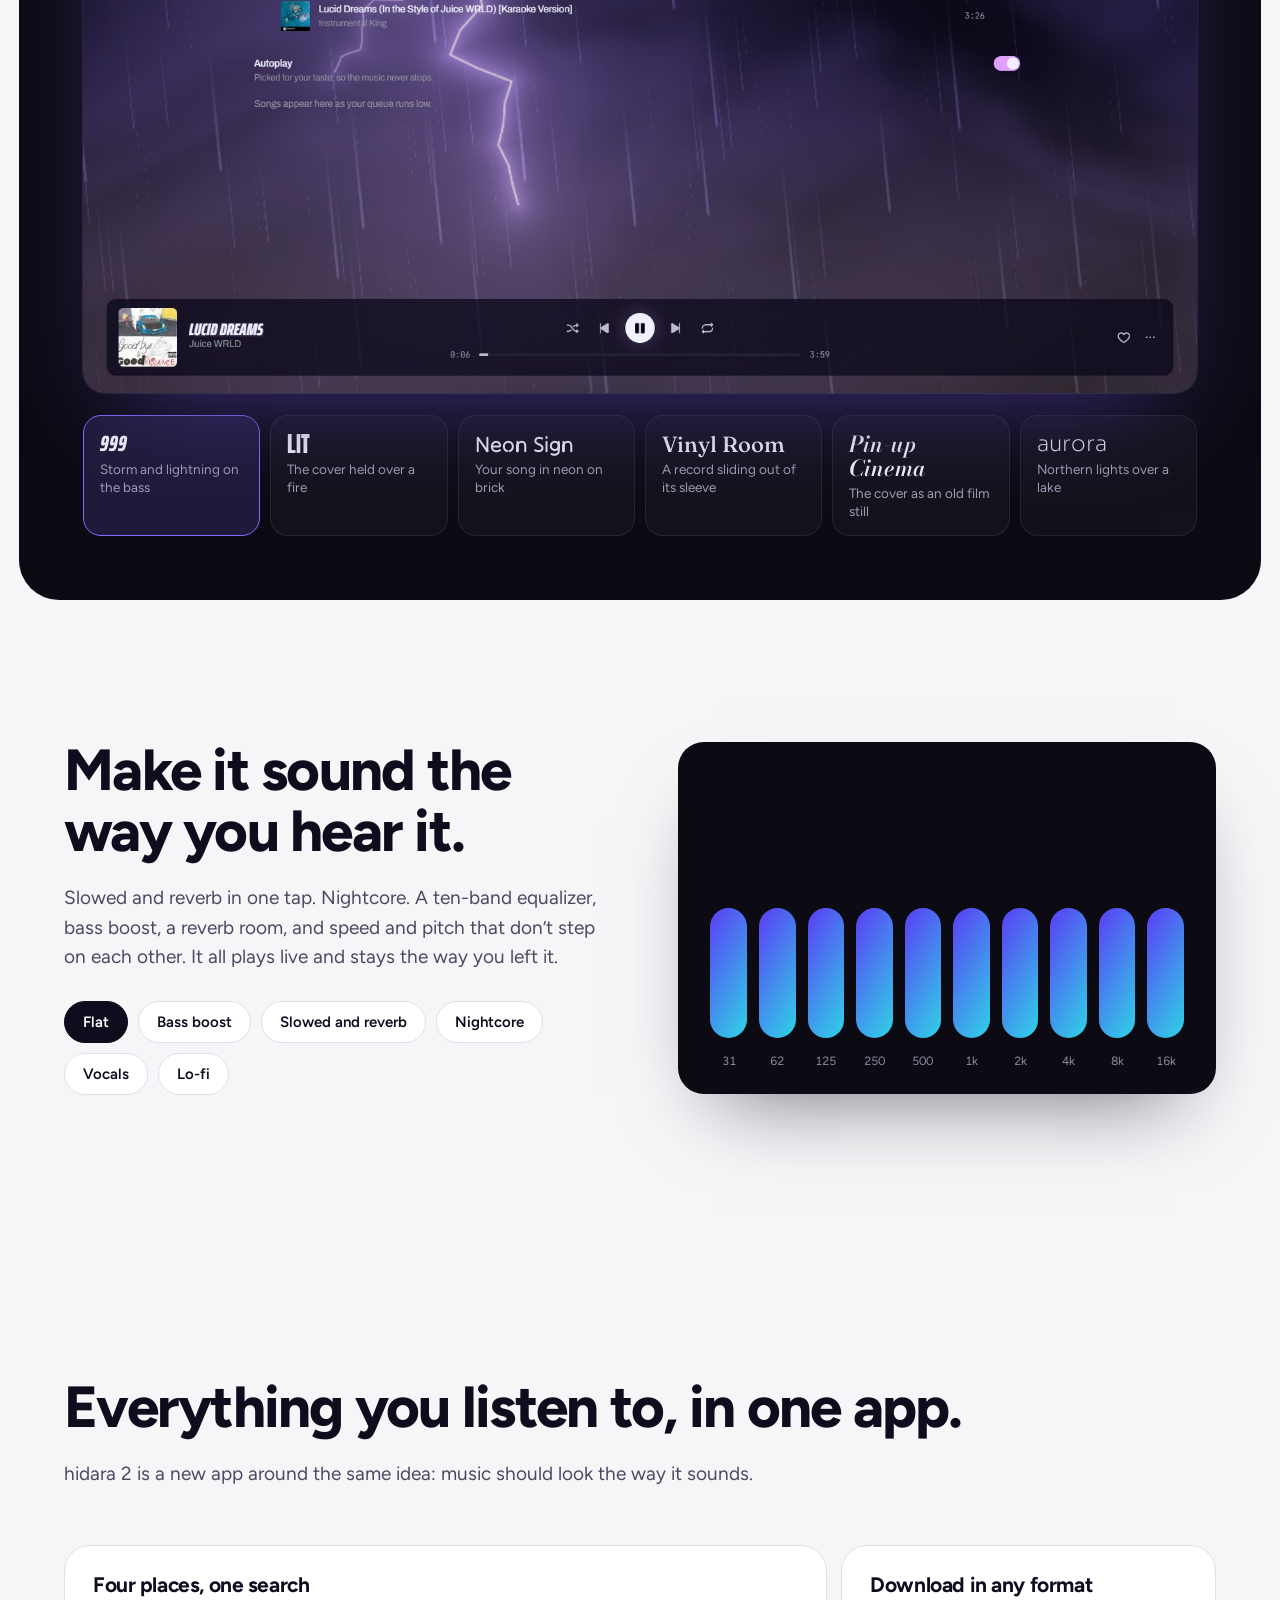
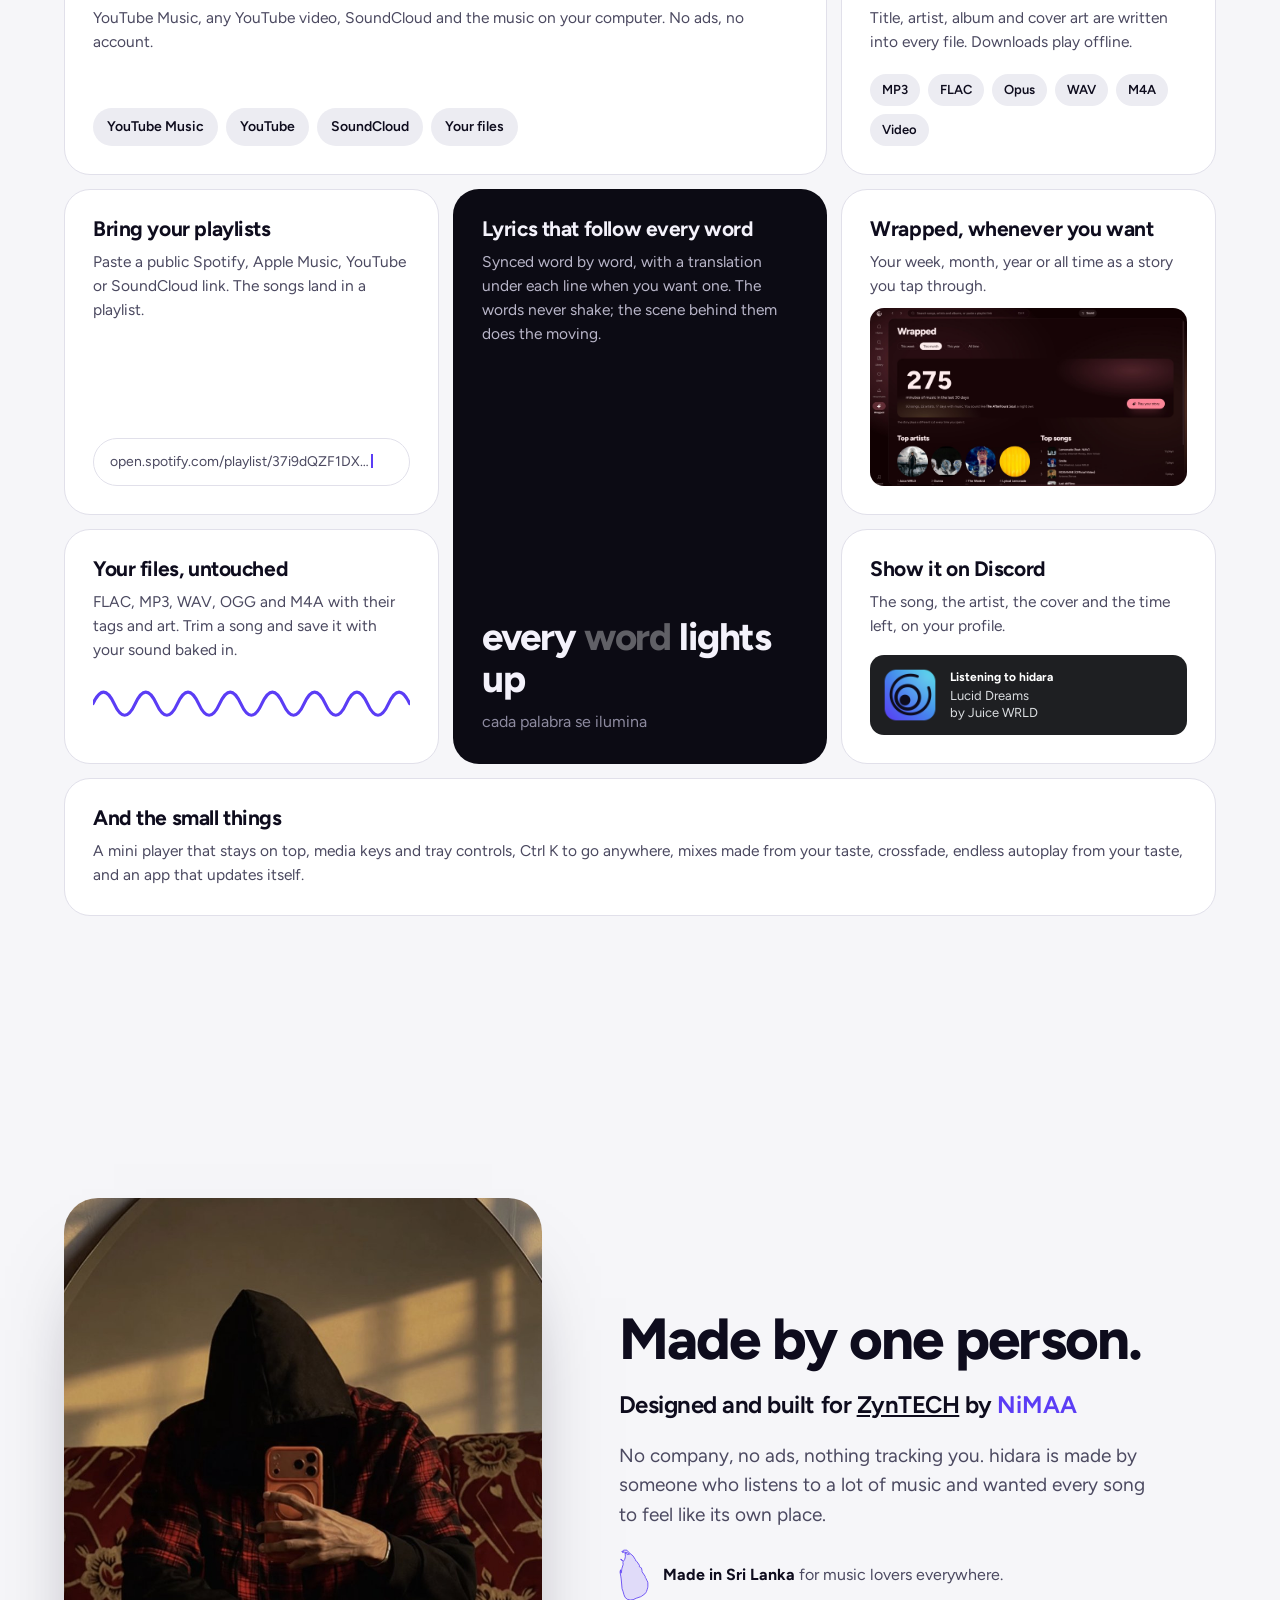
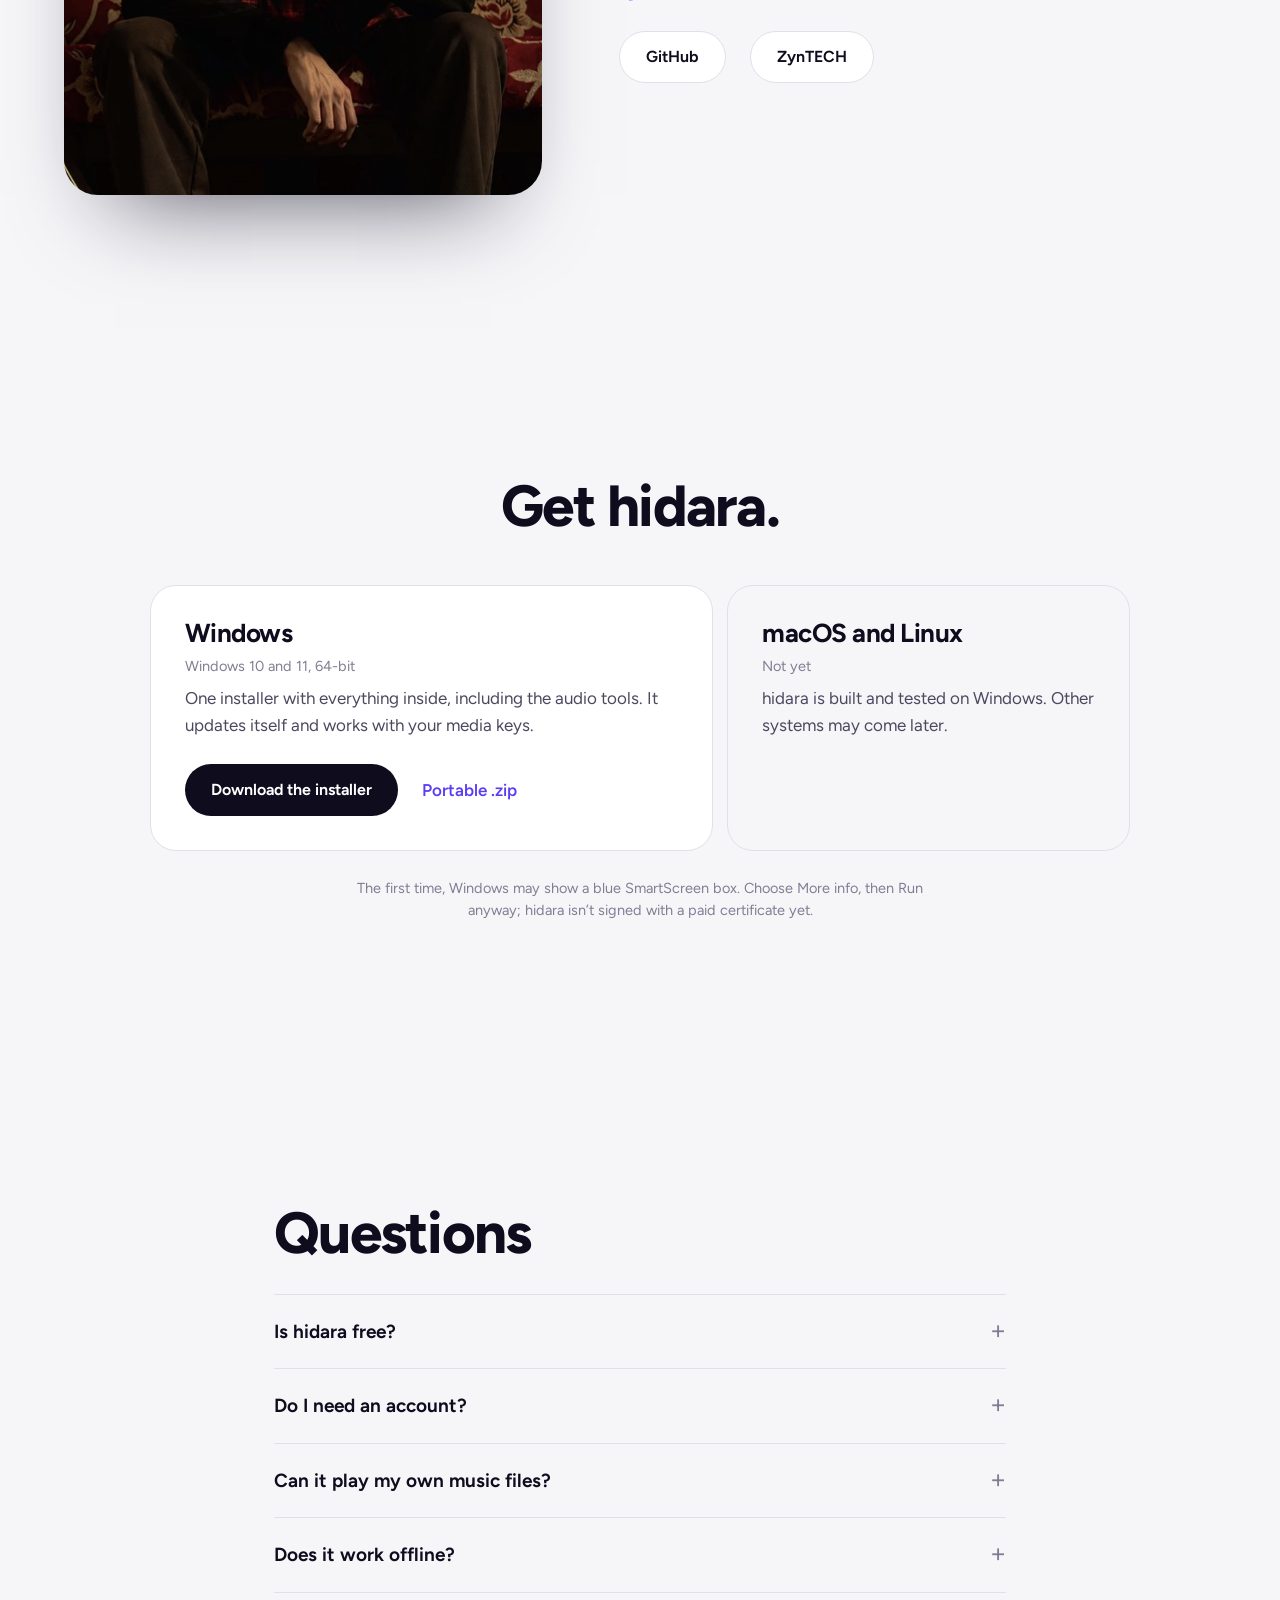
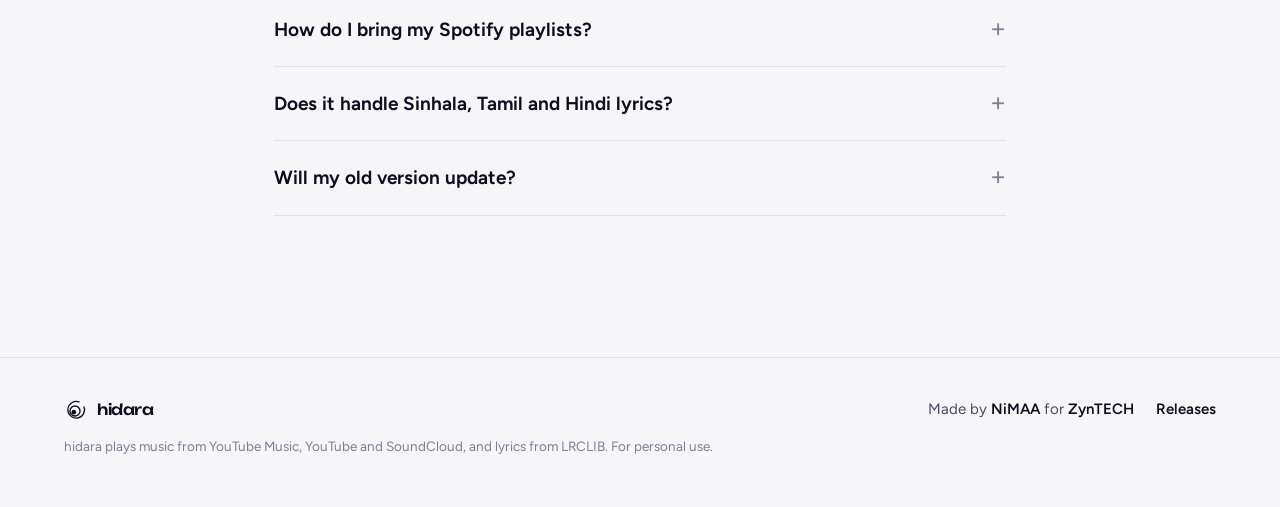
==== commit 09cfe6cb: "Website: the earlier maker photo" ====
--- a/docs/index.html
+++ b/docs/index.html
@@ -211,7 +211,7 @@
       </section>
 
       <section id="maker" class="maker">
-        <img src="assets/nimaa.jpg" alt="NiMAA, the maker of hidara, in a black cap holding a phone up to a mirror" loading="lazy" />
+        <img src="assets/nimaa.jpg" alt="NiMAA, the maker of hidara, in a black hood holding a phone up to a mirror" loading="lazy" />
         <div class="maker-copy">
           <h2>Made by one person.</h2>
           <p class="maker-name">
